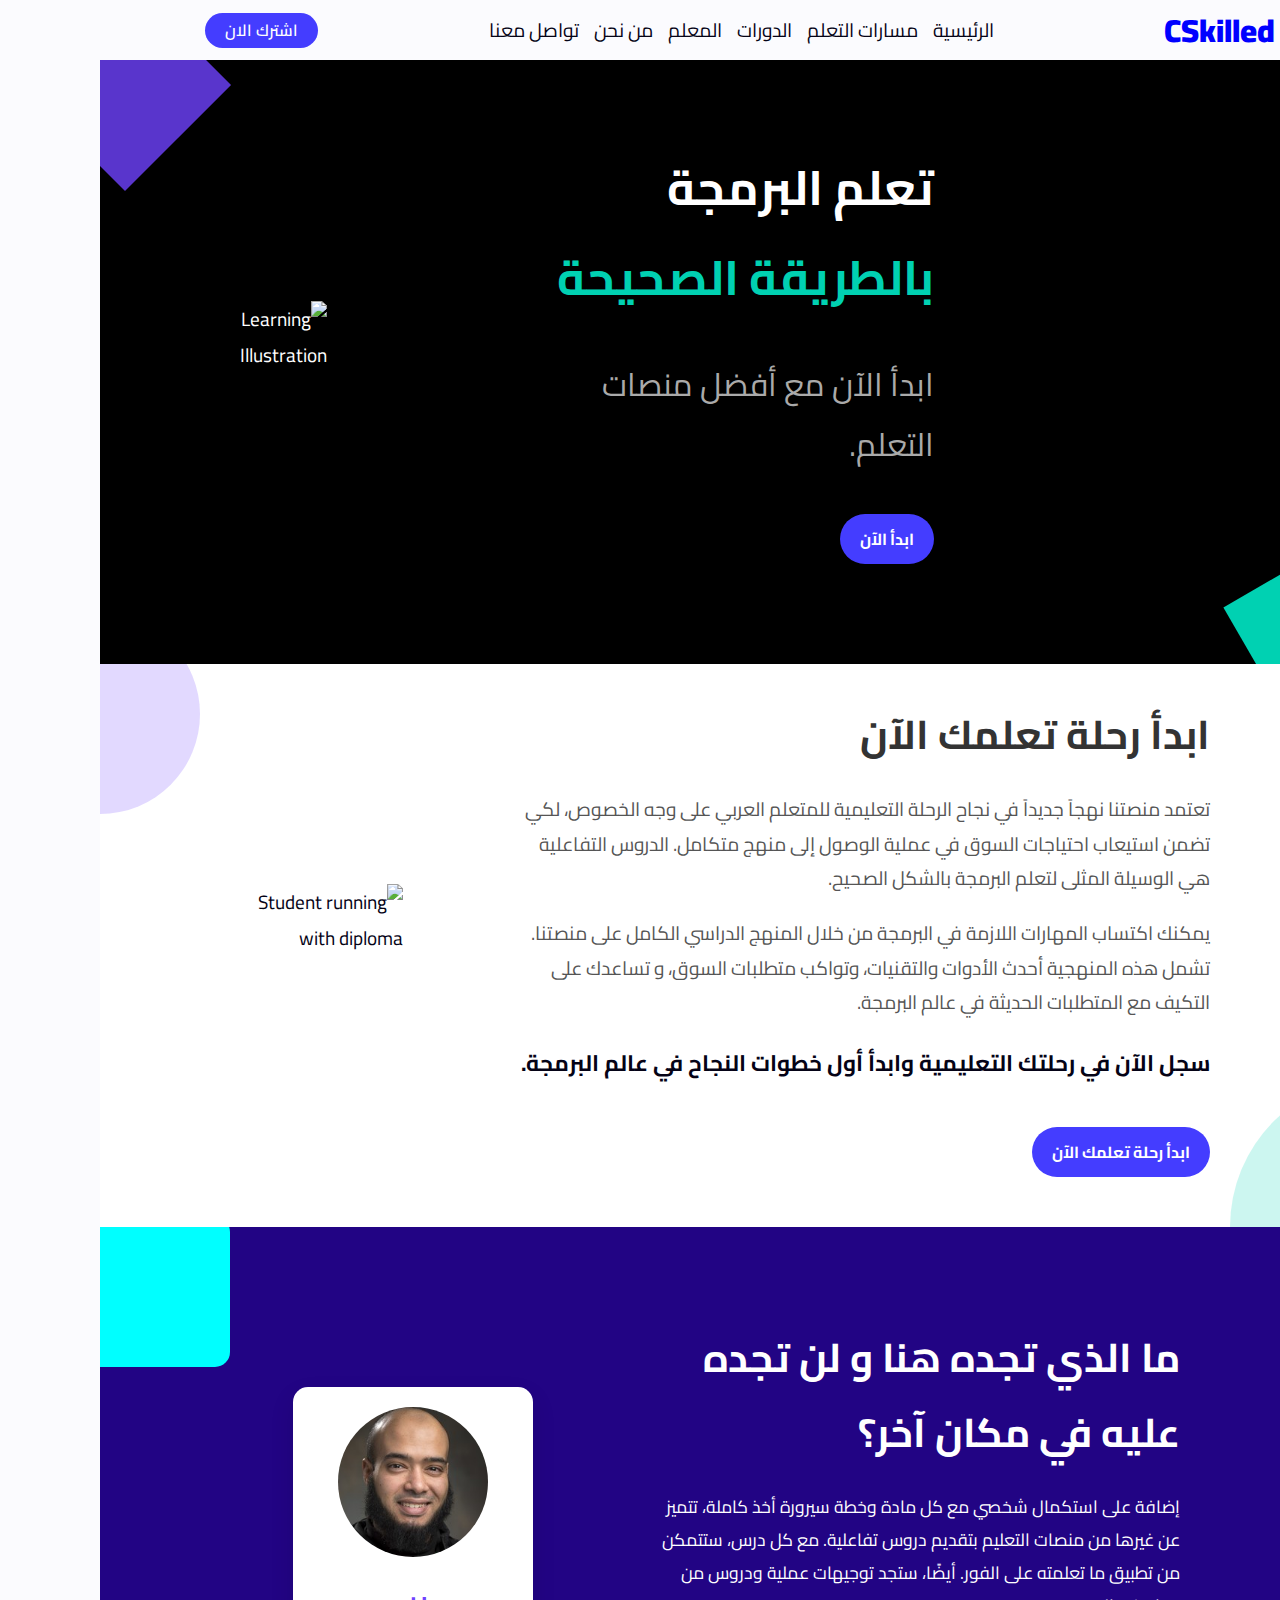
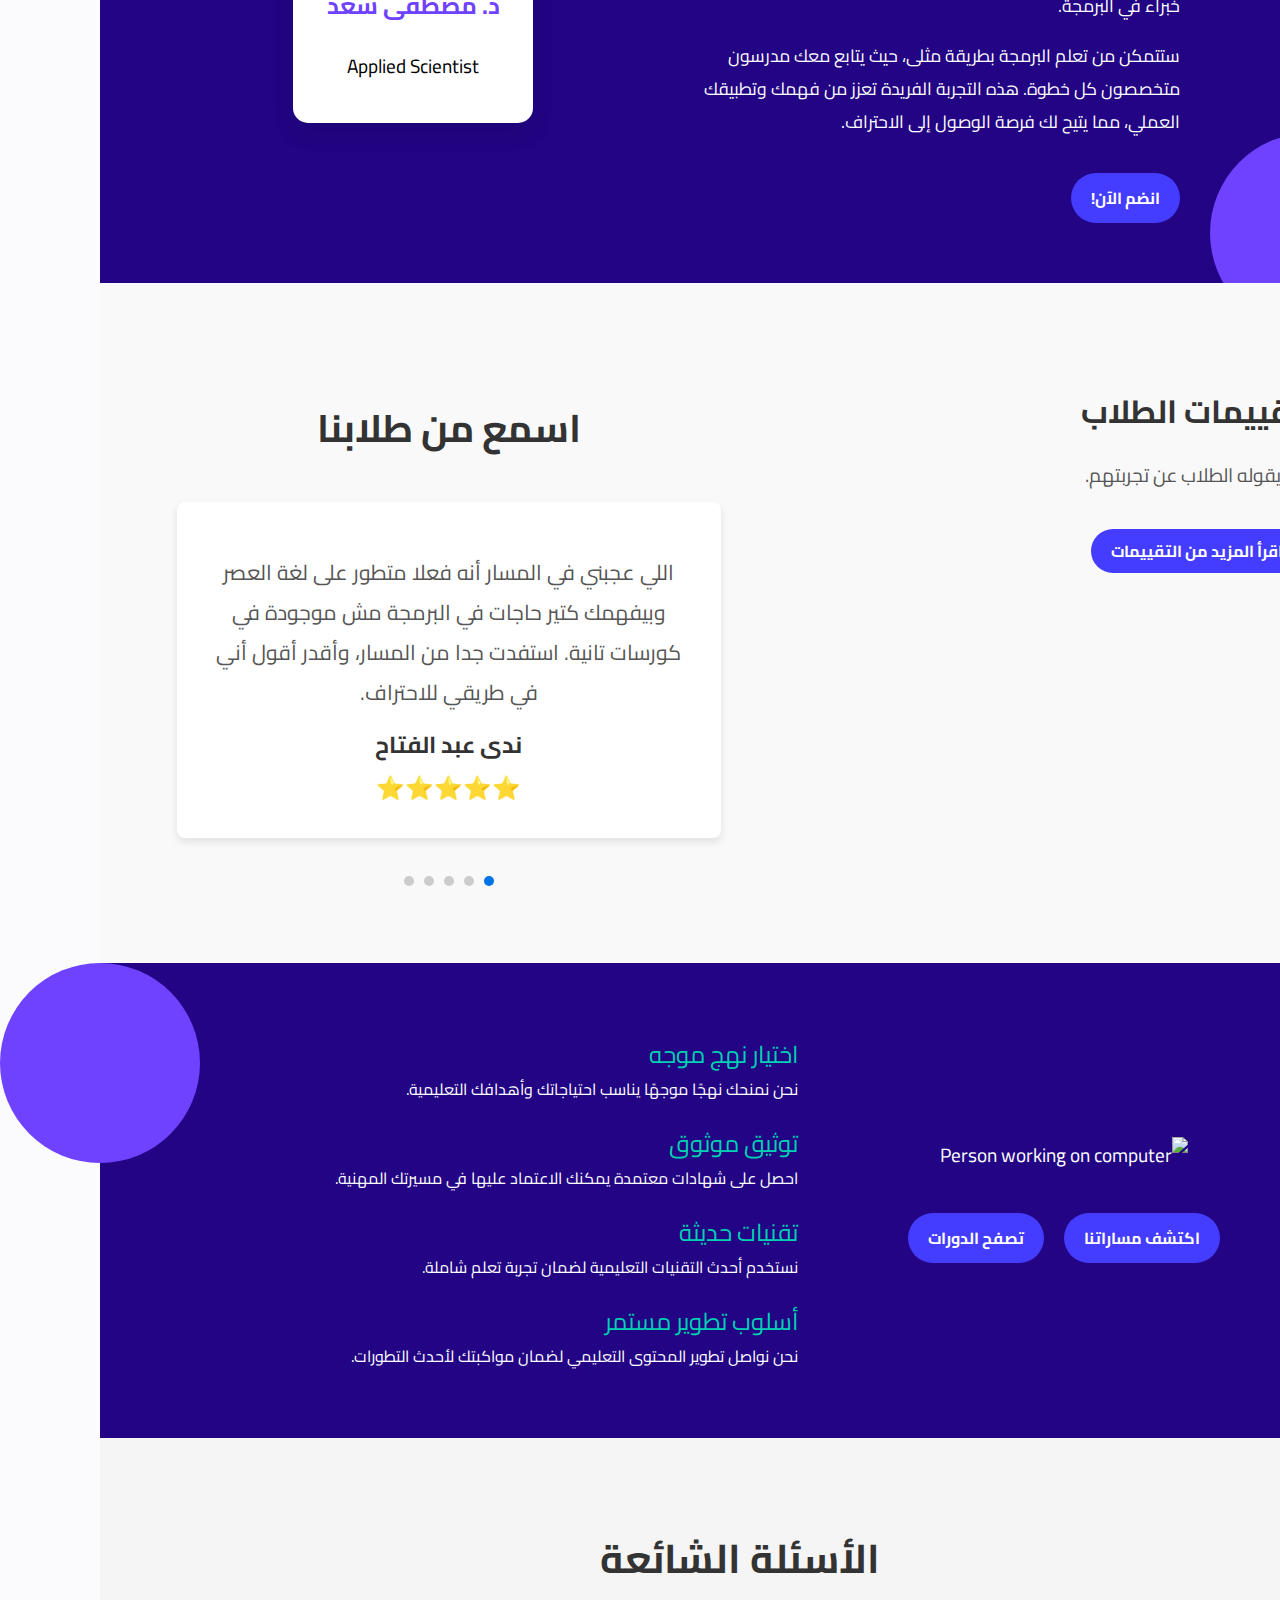
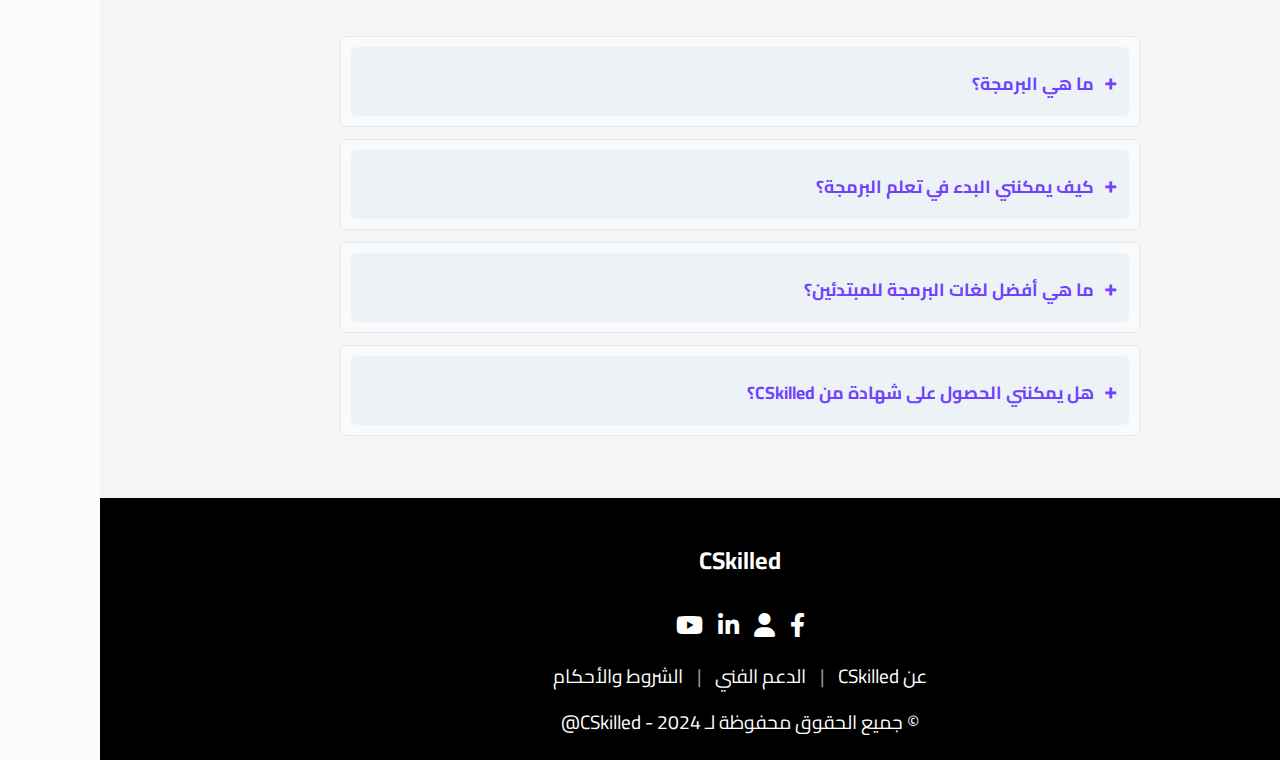
==== index.html @ 33119b5b "updating the index page" ====
<!DOCTYPE html>
<html lang="ar">

<head>
    <meta charset="UTF-8">
    <meta name="viewport" content="width=device-width, initial-scale=1.0">
    <meta http-equiv="X-UA-Compatible" content="ie=edge">
    <title>CSkilled - Learn and Grow</title>
    <link rel="stylesheet" href="styles.css">
    <link rel="stylesheet" href="CSS/index.css"> <!-- Link to the CSS file -->
    <link href="https://fonts.googleapis.com/css2?family=Cairo:wght@400;600&display=swap" rel="stylesheet">
    <link rel="stylesheet" href="https://cdnjs.cloudflare.com/ajax/libs/font-awesome/6.0.0/css/all.min.css">
</head>

<body>
    <!-- Global Header -->
    <header class="header">
        <div class="logo"><strong>CSkilled</strong></div>
        <nav class="nav">
            <a href="index.html">الرئيسية</a>
            <a href="learning_paths.html">مسارات التعلم</a>
            <a href="diplomas.html">الدورات</a>
            <a href="instructor.html">المعلم</a>
            <a href="about.html">من نحن</a>
            <a href="contact.html">تواصل معنا</a>
        </nav>
        <i class="fas fa-bars hamburger lazy-icon"></i> <!-- Hamburger icon -->
        <button class="login-button">اشترك الان</button>
    </header>

    <!-- Hero Section -->
    <section id="hero" class="hero-section">
        <div class="hero-content">
            <div class="text-content">
                <h1>
                    تعلم البرمجة <span>بالطريقة الصحيحة</span>
                </h1>
                <p>ابدأ الآن مع أفضل منصات التعلم.</p>
                <a href="#" class="cta-button">ابدأ الآن</a>
            </div>
            <div class="hero-image">
                <img src="https://cdn-jjfhf.nitrocdn.com/hwGdHsKTGpIHJSBirKPhKvQbhZYuIuNn/assets/images/optimized/rev-448abd0/i0.wp.com/almdrasa.com/wp-content/uploads/2023/08/f884543641b2a2a5856b36313e2764ee.Group-587.png" alt="Learning Illustration">
            </div>
        </div>
    </section>

    <!-- Feature Section -->
    <section id="feature" class="feature-section">
        <div class="feature-content">
            <!-- Left Column (Text Content) -->
            <div class="feature-text">
                <h2>ابدأ رحلة تعلمك الآن</h2>
                <p>
                    تعتمد منصتنا نهجاً جديداً في نجاح الرحلة التعليمية للمتعلم العربي 
                    على وجه الخصوص، لكي تضمن استيعاب احتياجات السوق في 
                    عملية الوصول إلى منهج متكامل. الدروس التفاعلية هي 
                    الوسيلة المثلى لتعلم البرمجة بالشكل الصحيح. 
                </p>
                <p>
                    يمكنك اكتساب المهارات اللازمة في البرمجة من خلال 
                    المنهج الدراسي الكامل على منصتنا. تشمل هذه المنهجية 
                    أحدث الأدوات والتقنيات، وتواكب متطلبات السوق، و
                    تساعدك على التكيف مع المتطلبات الحديثة في 
                    عالم البرمجة.
                </p>
                <h3>
                    سجل الآن في رحلتك التعليمية وابدأ أول خطوات 
                    النجاح في عالم البرمجة. 
                </h3>
                <a href="#" class="cta-button">ابدأ رحلة تعلمك الآن</a>
            </div>
            
            <!-- Right Column (Illustration) -->
            <div class="feature-image">
                <img src="https://cdn-jjfhf.nitrocdn.com/hwGdHsKTGpIHJSBirKPhKvQbhZYuIuNn/assets/images/optimized/rev-448abd0/i0.wp.com/almdrasa.com/wp-content/uploads/2023/08/f884543641b2a2a5856b36313e2764ee.Group-587.png" alt="Student running with diploma">
            </div>
        </div>
    </section>

        <!-- Instructor Section -->
        <section id="instructor" class="instructor-section">
            <div class="instructor-content">
            <!-- Left Side: Text -->
            <div class="instructor-text">
                <h2>ما الذي تجده هنا و لن تجده عليه في مكان آخر؟</h2>
                <p>
                إضافة على استكمال شخصي مع كل مادة وخطة سيرورة أخذ كاملة، تتميز عن غيرها من 
                منصات التعليم بتقديم دروس تفاعلية. مع كل درس، ستتمكن من تطبيق ما تعلمته 
                على الفور. أيضًا، ستجد توجيهات عملية ودروس من خبراء في البرمجة.
                </p>
                <p>
                ستتمكن من تعلم البرمجة بطريقة مثلى، حيث يتابع معك مدرسون متخصصون كل 
                خطوة. هذه التجربة الفريدة تعزز من فهمك وتطبيقك العملي، مما يتيح لك فرصة 
                الوصول إلى الاحتراف.
                </p>
                <a href="#" class="cta-button">انضم الآن!</a>
            </div>
        
            <!-- Right Side: Instructor Card -->
            <div class="instructor-cards">
                <div class="instructor-card">
                <img src="Assets/Photos/Dr.Mostafa.jpg" alt="Instructor image">
                <strong>د. مصطفى سعد</strong>
                <p>Applied Scientist</p>
                </div>
            </div>
            </div>
        
            <!-- Call-to-Action Button to Learn More -->
            <!-- <a href="#" class="cta-button">تعلم من الأفضل!</a> -->
        </section>


    <!-- Reviews Section -->
    <section id="reviews" class="reviews-section">
        <div class="reviews-wrapper">
            <!-- Reviews Content on the Left -->
            <div class="reviews-content">
                <div class="review-text">
                    <h2>تقييمات الطلاب</h2>
                    <p>ما يقوله الطلاب عن تجربتهم.</p>
                    <a href="#" class="cta-button">اقرأ المزيد من التقييمات</a>
                </div>
            </div>
    
            <!-- Testimonials on the Right -->
            <div class="testimonial-container">
                <h2 class="section-title">اسمع من طلابنا</h2>
                
                <!-- Testimonial Cards -->
                <div class="testimonial-card active">
                    <p>اللي عجبني في المسار أنه فعلا متطور على لغة العصر وبيفهمك كتير حاجات في البرمجة مش موجودة في كورسات تانية. استفدت جدا من المسار، وأقدر أقول أني في طريقي للاحتراف.</p>
                    <strong>ندى عبد الفتاح</strong>
                    <div class="stars">⭐⭐⭐⭐⭐</div>
                </div>
    
                <div class="testimonial-card">
                    <p>كانت مدرسة فريدة المحتوى وفعلا استفدت أروع استفادة. الدروس التفاعلية بتخليك تتعلم بشكل وعي وتقدر تطبق اللي بتتعلمه. بجد شكراً لكل المدرسين والمحتوى المتميز.</p>
                    <strong>عمر عبد الظاهر</strong>
                    <div class="stars">⭐⭐⭐⭐⭐</div>
                </div>
    
                <div class="testimonial-card">
                    <p>منصة ممتازة لتعلم البرمجة. التجربة كانت رائعة، والتطبيق العملي ساعدني كثيرًا في الفهم.</p>
                    <strong>محمد علي</strong>
                    <div class="stars">⭐⭐⭐⭐⭐</div>
                </div>
    
                <div class="testimonial-card">
                    <p>أحببت الدروس التفاعلية جدًا. لقد ساعدتني على تطبيق ما تعلمته بشكل فعلي.</p>
                    <strong>سارة أحمد</strong>
                    <div class="stars">⭐⭐⭐⭐⭐</div>
                </div>
    
                <div class="testimonial-card">
                    <p>المسار كان مفيداً جداً، وأنا الآن أعمل كمطور ويب بفضل هذه الدروس.</p>
                    <strong>خالد عبد الرحمن</strong>
                    <div class="stars">⭐⭐⭐⭐⭐</div>
                </div>
    
                <!-- Slider Navigation Dots -->
                <div class="slider-dots">
                    <span class="dot active" data-index="0" aria-label="Show Testimonial 1"></span>
                    <span class="dot" data-index="1" aria-label="Show Testimonial 2"></span>
                    <span class="dot" data-index="2" aria-label="Show Testimonial 3"></span>
                    <span class="dot" data-index="3" aria-label="Show Testimonial 4"></span>
                    <span class="dot" data-index="4" aria-label="Show Testimonial 5"></span>
                </div>
            </div>
        </div>
    
        <script>
            const testimonialCards = document.querySelectorAll('.testimonial-card');
            const dots = document.querySelectorAll('.dot');
            let currentIndex = 0;
    
            function showTestimonial(index) {
                testimonialCards.forEach(card => card.classList.remove('active'));
                dots.forEach(dot => dot.classList.remove('active'));
    
                testimonialCards[index].classList.add('active');
                dots[index].classList.add('active');
            }
    
            dots.forEach(dot => {
                dot.addEventListener('click', () => {
                    const index = dot.getAttribute('data-index');
                    currentIndex = parseInt(index);
                    showTestimonial(currentIndex);
                });
            });
    
            function autoSlide() {
                currentIndex = (currentIndex + 1) % testimonialCards.length;
                showTestimonial(currentIndex);
            }
    
            setInterval(autoSlide, 5000);
            showTestimonial(0);
        </script>
    </section>

    <!-- Why Choose Us Section -->
    <section id="why-choose-us" class="why-choose-us-section" style="display: none;">
        <h2>لماذا المدرسة؟</h2>
        <div class="why-choose-content">
        <!-- Left Side: Bullet Points -->
        <div class="why-choose-text left">
            <ul>
            <li>
                <img src="https://i0.wp.com/almdrasa.com/wp-content/uploads/2023/01/10-1.png?fit=129%2C247&ssl=1" alt="Icon">
                <span>تعلم أسرع</span>
                <p>تعلم في وقت أقصر مع تكثيف الدروس وجعلها أكثر تفاعلية.</p>
            </li>
            <li>
                <img src="https://i0.wp.com/almdrasa.com/wp-content/uploads/2023/01/10-1.png?fit=129%2C247&ssl=1" alt="Icon">
                <span>حسابات مخصصة</span>
                <p>احصل على حساب شخصي يتابع تقدمك ويقدم لك توصيات مخصصة.</p>
            </li>
            <li>
                <img src="https://i0.wp.com/almdrasa.com/wp-content/uploads/2023/01/10-1.png?fit=129%2C247&ssl=1" alt="Icon">
                <span>دورات صنعت خصيصاً</span>
                <p>دورات تم تصميمها خصيصاً لتناسب احتياجاتك وتخصصك.</p>
            </li>
            </ul>
        </div>
    
        <!-- Center: Illustration -->
        <div class="why-choose-image">
            <img src="https://i0.wp.com/almdrasa.com/wp-content/uploads/2023/08/Group-593.png?fit=417%2C1024&ssl=1" alt="Innovation Illustration">
        </div>
    
        <!-- Right Side: Bullet Points -->
        <div class="why-choose-text right">
            <ul>
            <li>
                <img src="https://i0.wp.com/almdrasa.com/wp-content/uploads/2023/01/10-1.png?fit=129%2C247&ssl=1" alt="Icon">
                <span>دراسة عملية</span>
                <p>دراسة تعتمد على الجانب العملي مع تطبيقات حقيقية.</p>
            </li>
            <li>
                <img src="https://i0.wp.com/almdrasa.com/wp-content/uploads/2023/01/10-1.png?fit=129%2C247&ssl=1" alt="Icon">
                <span>مجتمع متكامل</span>
                <p>كن جزءاً من مجتمع تعليمي متكامل يساعدك في كل خطوة.</p>
            </li>
            <li>
                <img src="https://i0.wp.com/almdrasa.com/wp-content/uploads/2023/01/10-1.png?fit=129%2C247&ssl=1" alt="Icon">
                <span>محتوى دائم</span>
                <p>محتوى يمكن العودة إليه في أي وقت لإعادة الدراسة والتطبيق.</p>
            </li>
            </ul>
        </div>
        </div>
    </section>

        <!-- Service Details Section -->
    <section id="service-details" class="service-details-section">
        <div class="service-details-content">
        <!-- Left Side: Illustration -->
        <div class="service-details-image">
            <img src="https://i0.wp.com/almdrasa.com/wp-content/uploads/2023/08/Group-597.png?fit=640%2C764&ssl=1" alt="Person working on computer">
            <div class="buttons">
            <a href="#" class="cta-button purple">اكتشف مساراتنا</a>
            <a href="#" class="cta-button">تصفح الدورات</a>
            </div>
        </div>
    
        <!-- Right Side: Service Details -->
        <div class="service-details-text">
            <ul>
            <li>
                <!-- <img src="https://i0.wp.com/almdrasa.com/wp-content/uploads/2023/01/10-1.png?fit=129%2C247&ssl=1" alt="Icon"> -->
                <span>اختيار نهج موجه</span>
                <p>نحن نمنحك نهجًا موجهًا يناسب احتياجاتك وأهدافك التعليمية.</p>
            </li>
            <li>
                <!-- <img src="https://i0.wp.com/almdrasa.com/wp-content/uploads/2023/01/10-1.png?fit=129%2C247&ssl=1" alt="Icon"> -->
                <span>توثيق موثوق</span>
                <p>احصل على شهادات معتمدة يمكنك الاعتماد عليها في مسيرتك المهنية.</p>
            </li>
            <li>
                <!-- <img src="https://i0.wp.com/almdrasa.com/wp-content/uploads/2023/01/10-1.png?fit=129%2C247&ssl=1" alt="Icon"> -->
                <span>تقنيات حديثة</span>
                <p>نستخدم أحدث التقنيات التعليمية لضمان تجربة تعلم شاملة.</p>
            </li>
            <li>
                <!-- <img src="https://i0.wp.com/almdrasa.com/wp-content/uploads/2023/01/10-1.png?fit=129%2C247&ssl=1" alt="Icon"> -->
                <span>أسلوب تطوير مستمر</span>
                <p>نحن نواصل تطوير المحتوى التعليمي لضمان مواكبتك لأحدث التطورات.</p>
            </li>
            </ul>
        </div>
        </div>
    </section>

    <!-- Newsletter Section -->
    <section id="newsletter" class="newsletter-section" style="display: none;">
        <h2>اشترك في النشرة الإخبارية</h2>
        <form action="">
            <input type="email" placeholder="أدخل بريدك الإلكتروني">
            <button type="submit" class="cta-button">اشترك الآن</button>
        </form>
    </section>

    <!-- FAQ Section -->
    <section id="faq" class="faq-section">
        <h2>الأسئلة الشائعة</h2>
        <div class="faq-container">
            
            <details>
                <summary>ما هي البرمجة؟</summary>
                <p>البرمجة هي عملية كتابة تعليمات مفصلة بلغة يفهمها الحاسوب لتأدية مهام معينة.</p>
            </details>

            <details>
                <summary>كيف يمكنني البدء في تعلم البرمجة؟</summary>
                <p>يمكنك البدء بتعلم الأساسيات من خلال منصات مثل CSkilled أو من خلال الدورات التفاعلية.</p>
            </details>

            <details>
                <summary>ما هي أفضل لغات البرمجة للمبتدئين؟</summary>
                <p>من اللغات الشهيرة للمبتدئين: Python، JavaScript، وScratch.</p>
            </details>

            <details>
                <summary>هل يمكنني الحصول على شهادة من CSkilled؟</summary>
                <p>نعم، عند إكمال الدورات بنجاح، يمكنك الحصول على شهادة معتمدة من CSkilled.</p>
            </details>

        </div>
    </section>

    <!-- Global Footer -->
    <footer class="footer">
        <div class="footer-content">
            <div class="footer-logo">
                <h2 class="footer-logo-text">CSkilled</h2>
            </div>
            <div class="social-icons">
                <a href="https://m.facebook.com/cskilled/" class="social-icon"><i class="fab fa-facebook-f lazy-icon"></i></a>
                <a href="https://sites.google.com/site/mostafasibrahim/" class="social-icon"><i class="fa-solid fa-user lazy-icon"></i></a>
                <a href="https://ca.linkedin.com/company/cskilled" class="social-icon"><i class="fab fa-linkedin-in lazy-icon"></i></a>
                <a href="https://www.youtube.com/c/ArabicCompetitiveProgramming" class="social-icon"><i class="fab fa-youtube lazy-icon"></i></a>
            </div>
            <div class="footer-links">
                <a href="#">عن CSkilled</a>
                <span>|</span>
                <a href="#">الدعم الفني</a>
                <span>|</span>
                <a href="#">الشروط والأحكام</a>
            </div>
            <div class="footer-copyright">
                <p>© جميع الحقوق محفوظة لـ CSkilled - 2024@</p>
            </div>
        </div>
    </footer>

    <script src="js/global.js"></script>
</body>
</html>
---- styles.css ----
/* General styles */
html {
  scroll-behavior: smooth; /* Enables smooth scrolling across the page */
}

body {
  font-family: 'Tajawal', 'Cairo', sans-serif; /* Arabic sans-serif font */
  direction: rtl; /* Right-to-left direction */
  background-color: #fbfbfe; /* Light background */
  margin: 0;
  padding: 0;
  box-sizing: border-box;
  direction: rtl;
  background-color: #fbfbfe; /* Updated background set to light white/blue */
  color: #050316; /* Text set to dark blue */
  font-size: 1.2rem;
}

.container {
  display: flex;
  flex-wrap: wrap;
  justify-content: space-between;
  padding: 20px 50px 20px 40px;
}

/* Header */
.header {
  display: flex;
  justify-content: space-around;
  align-items: center;
  padding: 0px 20px;
  background-color: #fbfbfe; /* Light white/blue background */
  color: #2f27ce; /* Dark blue text */
  position: relative;
  z-index: 10; /* Ensure the header stays on top of other elements */
  border-radius: 0px; /* Rounded header */
}

/* Logo Styling */
.logo {
  font-weight: 900; /* Bold styling */
  font-size: 2rem; /* Adjust the font size if needed */
  color: blue; /* Adjust the color if needed */
}

.nav {
  display: flex;
  gap: 15px;
}

.nav a {
  color: #050316; /* Dark blue for nav links */
  text-decoration: none;
  cursor: pointer;
  border-radius: 5px; /* Rounded navigation links */
  transition: color 0.3s ease, background-color 0.3s ease; /* Smooth transition */
}

.nav a:hover,
.nav a:focus {
  color: #443dff; /* Accent color on hover or focus */
  /* background-color: rgba(68, 61, 255, 0.1); Optional: accent background tint on hover */
}

/* Hamburger Menu */
.hamburger {
  display: none; /* Hidden on larger screens */
  cursor: pointer;
  font-size: 1.5rem;
  color: #050316; /* Dark blue for the hamburger icon */
  transition: color 0.3s ease, background-color 0.3s ease; /* Smooth transition */
}

.hamburger:hover,
.hamburger:focus {
  color: #443dff; /* Accent blue on hover or focus */
  background-color: rgba(68, 61, 255, 0.1); /* Optional: Add a light accent background on hover */
}

.hamburger i {
  font-size: 2rem; /* Icon size */
  transition: color 0.3s ease;
}

.hamburger i:hover,
.hamburger i:focus {
  color: #443dff; /* Accent icon color on hover or focus */
}

/* Media Query for Mobile Screens */
@media (max-width: 768px) {
  .nav {
    display: none; /* Hidden by default on mobile */
    flex-direction: column;
    background-color: #fbfbfe; /* Light white/blue background */
    position: absolute;
    top: 60px; /* Position the menu below the header */
    right: 0;
    width: 100%;
    padding: 10px;
    z-index: 999; /* Ensure the menu is above other elements */
  }

  .nav a {
    padding: 10px 0;
    text-align: center;
    color: #050316; /* Dark blue for nav links on mobile */
    transition: color 0.3s ease, background-color 0.3s ease; /* Smooth transition */
  }

  .nav a:hover,
  .nav a:focus {
    color: #443dff; /* Accent blue on hover or focus */
    background-color: rgba(68, 61, 255, 0.1); /* Optional background tint on hover */
  }

  .nav.active {
    display: flex; /* Show the menu when active */
  }

  .hamburger {
    display: block; /* Show the hamburger on mobile */
  }
}

/* Login Button Styling */
.login-button {
  background-color: #443dff; /* Deep blue/purple background */
  color: white; /* Button text color */
  border: none; /* Remove default border */
  padding: 2.5px 20px; /* Button padding */
  font-size: 16px; /* Font size */
  font-family: 'Cairo', sans-serif; /* Use the Cairo font */
  font-weight: 600; /* Font weight */
  border-radius: 20px; /* Rounded corners */
  cursor: pointer; /* Pointer cursor on hover */
  transition: background-color 0.3s ease, box-shadow 0.3s ease; /* Smooth transition */
}

.login-button:hover {
  background-color: #2f27ce; /* deep blue/purple on hover */
}

.login-button:active {
  background-color: #443dff; /* bright blue/purple on click/active */
}

.login-button:focus {
  outline: none; /* Remove default focus outline */
  box-shadow: 0 0 0 3px rgba(47, 39, 206, 0.5); /* Light blue shadow on focus */
}

/* Hero Section */
.hero {
  background-color: #020029; /* Light purple background */
  padding: 0px 25px 40px;
  text-align: right;
  position: relative;
  z-index: 1; /* Ensure hero is below the header */
  border-radius: 0px; /* Rounded hero section */
}

.hero .hero-content {
  /* max-width: 1200px; */
  margin: 0 auto;
  padding: 20px;
}

.hero h1 {
  font-size: 2.4rem;
  color: #ffffff; /* Dark blue text */
}

.hero h2 {
  font-size: 1.5rem;
  margin-top: 10px;
  color: #ffffff; /* Dark blue text */
}

.hero .stats {
  display: flex;
  gap: 20px;
  margin-top: 20px;
  text-align: right;
  align-items: right;
}

.hero .stats span {
  font-size: 1.2rem;
  color: #ffffff; /* Dark blue text */
}

.stats i.fa-star {
    color: #FFD700; /* Gold color */
}

.hero img {
  position: relative;
  bottom: 20px;
  left: 20px;
  width: 150px;
  height: auto;
  border-radius: 50%; /* Circular image */
}

@media (max-width: 768px) {
  .hero {
    padding: 50px 10px;
  }

  .hero h1 {
    font-size: 1.8rem;
  }

  .hero h2 {
    font-size: 1.2rem;
  }

  .hero .stats {
    flex-direction: column;
  }

  .hero img {
    display: none;
  }
}

/* Main Content Area */
.content {
  width: 70%;
}

.tabs {
  display: flex;
  justify-content: space-around;
  margin-bottom: 20px;
  background-color: #fbfbfe; /* Light white/blue background */
  border-radius: 10px; /* Rounded tabs */
  padding: 10px;
  flex-wrap: wrap; /* Allow wrapping of tabs */
}

.tab-button {
  background-color: #ffffff; /* Default background color */
  color: #050316; /* Default text color */
  border: none;
  cursor: pointer;
  flex: 1;
  text-align: center;
  margin: 5px;
  line-height: 15px;
  padding: 10px;
  border-radius: 100px; /* Rounded tab buttons */
  transition: background-color 0.3s ease, color 0.3s ease; /* Smooth transition */
  font-family: "Cairo";
}

.tab-button:hover {
  background-color: #dddbff; /* Change background to bright blue/purple on hover */
  color: white; /* Change text color to white on hover */
}

.tab-button.active {
  background-color: #443dff; /* Deep blue/purple for active tab */
  color: white;
}

.tab-button.active:hover {
  background-color: #2f27ce; /* Deep blue/purple for active tab */
  color: white;
}

.tab-content {
  display: none;
  padding-left: 5%;
}

.tab-content.active {
  display: block;
}

@media (max-width: 768px) {
  .content {
    width: 100%;
  }

  .tabs {
    flex-direction: row;
    justify-content: center;
    flex-wrap: wrap; /* Ensure the tabs wrap into multiple rows */
  }

  .tab-button {
    flex: 1 1 30%; /* Each tab takes up 30% of the width, ensuring three tabs fit in the first row */
    margin: 5px;
  }

  /* Ensure the last two tabs go to the second row */
  .tab-button:nth-child(4),
  .tab-button:nth-child(5) {
    flex: 1 1 30%; /* Each takes up 45% to balance the second row */
  }
}

/* Course Details */
.course-details summary {
  display: flex;
  align-items: center;
  cursor: pointer;
  list-style: none;
  padding: 20px;
  /* margin: 20px; */
}

/* Course Content Section */
.course-content-section {
  /* margin: 20px 0;  Add space before and after the content */
  padding: 0px;   /* Add internal padding */
}

#descriptionContent p {
  margin-right: 20px ;
  margin-left: 20px;  /* Add space before and after the content */
  padding-bottom: 1rem;
}

.course-goals-details {
  margin-right: 20px ;
  margin-left: 20px;  /* Add space before and after the content */
  margin-bottom: 2rem;
}

.course-pros-details {
  margin-right: 20px ;
  margin-left: 20px;  /* Add space before and after the content */
  margin-bottom: 2rem;
}

.course-requirements-details {
  margin-right: 20px ;
  margin-left: 20px;  /* Add space before and after the content */
  /* margin-bottom: 2rem; */
}

.course-details summary::before {
  content: "+"; /* Default plus icon */
  font-size: 24px;
  margin-right: 10px;
  color: #a339ff;
  padding-left: 6px;
}

.course-details[open] summary::before {
  content: "-"; /* Change to minus when opened */
  color: #a339ff;
}

/* Style for the course note */
.course-note {
  margin-right: 20px ;
  margin-left: 20px;  /* Add space before and after the content */
  padding: 10px;
  margin-bottom: 2rem;
}

/* Curriculum Section */
.curriculum-section {
  margin-top: 16px;
}

.curriculum-section details {
  border: 0.5px solid #e2e8f0;
  background-color: #f9fafb; /* Matching page background */
  transition: all 0.3s ease;
  text-align: left;
  margin-bottom: 12px;
  border-radius: 6px;
}

.curriculum-section summary {
  cursor: pointer;
  font-size: 1.1rem;
  display: flex;
  align-items: center;
  padding: 12px;
  justify-content: flex-start;
  background-color: #edf2f7; /* Light gray background */
  border-radius: 6px;
}

/* Module Title */
.module-title {
  font-weight: bold;
  margin-right: auto;
}

/* Toggle Icon */
.toggle-icon {
  font-size: 1.4rem;
  color: #6b46c1; /* Purple color */
  transition: transform 0.3s ease;
  padding: 6px;
  padding-left: 12px;
}

details[open] .toggle-icon {
  transform: rotate(180deg); /* Rotate on open */
}

/* Lesson List */
.lesson-list {
  padding-left: 0; /* Remove default padding */
  list-style: none;
  text-align: left;
  direction: ltr; /* Force LTR for lesson lists */
}

.lesson-list li {
  padding: 0px 12px;
  text-align: left;
  direction: ltr; /* Force LTR for list items */
}

/* Lesson Link */
.lesson-link {
  text-decoration: none;
  color: inherit;
  display: flex;
  align-items: center;
  justify-content: flex-start;
  direction: ltr; /* Force LTR for links */
}

.lesson-link:hover {
  text-decoration: underline;
  color: #3182ce; /* Blue color on hover */
}

.lesson-link .lesson-name {
  font-weight: bold;
  margin-right: 8px;
}

/* Lesson Icon */
.lesson-icon {
  margin-right: 8px;
  font-size: 1.2rem;
  color: #4a5568; /* Dark gray color */
}

/* Video Container */
.video-container {
  position: relative;
  padding-bottom: 56.25%; /* 16:9 aspect ratio */
  height: 0;
  overflow: hidden;
  max-width: 100%;
  background-color: #000; /* Black background */
}

.video-container iframe {
  position: absolute;
  top: 0;
  left: 0;
  width: 100%;
  height: 100%;
}


/* Instructor Container */
#instructorContent h2 {
  text-align: center;  /* Center the h2 text */
  margin-bottom: 30px; /* Add some space below the h2 */
  color: #050316;      /* Optional: Set a specific color */
  font-size: 2rem;     /* Optional: Set a specific font size */
}

.instructor {
  display: flex;
  flex-direction: column;
  align-items: center;
  background-color: #fff;
  padding: 20px;
  border-radius: 10px;
  box-shadow: 0 2px 8px rgba(0, 0, 0, 0.1);
  max-width: 900px;
  margin: 0 auto; /* Center the section */
}

/* Instructor Image */
.instructor img {
  width: 150px;
  height: 150px;
  border-radius: 50%;
  object-fit: cover;
  box-shadow: 0 4px 8px rgba(0, 0, 0, 0.15);
  margin-bottom: 20px;
}

/* Instructor Name */
.instructor-name {
  font-size: 1.5rem;
  font-weight: bold;
  margin-bottom: 15px;
}

/* Instructor Description */
.instructor-description {
  font-size: 1.2rem;
  line-height: 1.8;
  color: #333;
}

/* Links inside description */
.instructor-description a {
  color: #443dff;
  text-decoration: none;
}

.instructor-description a:hover {
  text-decoration: underline;
}

/* Responsive Design */
@media (max-width: 768px) {
  .instructor {
      padding: 15px;
  }
}

/* Reviews Section */
.reviews-container {
  max-height: 400px; /* Limit the height of the reviews container */
  overflow-y: auto; /* Enable vertical scrolling */
  padding-right: 10px; /* Optional padding */
  margin-bottom: 20px; /* Add some space between the container and the next section */
  border: 1px solid #e2e8f0; /* Optional: Add a border to distinguish the scrollable area */
  border-radius: 10px; /* Optional: Rounded corners */
}

/* Individual Review */
.review {
  display: flex;
  gap: 20px;
  padding: 20px;
  border-bottom: 1px solid #e2e8f0;
  flex-direction: row; /* Ensure layout is horizontal */
}

/* Student Photo */
.student-photo {
  border-radius: 50%; /* Make circular */
  width: 50px;
  height: 50px;
  background-color: #6b46c1; /* Purple background */
  color: white;
  display: flex;
  justify-content: center;
  align-items: center;
  font-weight: bold;
  font-size: 1.2rem;
  text-transform: uppercase;
  margin-right: 16px;
  margin-top: 10px;
  flex-shrink: 0;
}

.student-photo img {
  width: 100%;
  height: 100%;
  border-radius: 50%; /* Ensure image is circular */
  object-fit: cover;
}

.review-details {
  flex-grow: 1;
  display: flex;
  flex-direction: column;
}

.review-header {
  display: flex;
  flex-direction: column; /* Stack name and rating */
  justify-content: space-between;
  align-items: flex-start; /* Align items to the left */
  margin-bottom: 8px;
  padding-right: 12px;
}

.student-name {
  font-weight: bold;
  font-size: 1.1rem;
}

.student-title {
  font-size: 0.9rem;
  color: #343434;
  margin-top: 1px;
  margin-bottom: 0;
}

.star-rating {
  color: #FFD700; /* Gold star color */
  font-size: 1rem;
  margin-top: 5px; /* Add some margin to separate stars from title */
}

.review-text {
  font-size: 1rem;
  line-height: 1.5;
}

.english {
  text-align: left;
  direction: ltr;
}

.arabic {
  text-align: right;
  direction: rtl;
}

/* See More Button */
.see-more {
  background: none;
  color: #6b46c1; /* Purple color */
  border: none;
  cursor: pointer;
  font-size: 0.9rem;
  margin-top: 8px;
}

.see-more:hover {
  text-decoration: underline; /* Underline on hover */
}

.reviews-container::-webkit-scrollbar {
  width: 8px;
}

.reviews-container::-webkit-scrollbar-thumb {
  background-color: #6b46c1; /* Purple scrollbar */
  border-radius: 10px;
}

/* Mobile Styles */
@media (max-width: 768px) {
  .review {
    flex-direction: column; /* Stack the review vertically */
    align-items: flex-start; /* Align everything to the left */
  }
  
  .student-photo {
    margin-bottom: 10px; /* Add space between the photo and the details */
    margin-right: 0; /* Remove right margin */
  }

  .review-header {
    flex-direction: column;
    align-items: flex-start;
  }

  .star-rating {
    justify-content: flex-start; /* Align stars to the left */
  }
}

/* FAQ Section */
/* details {
  position: relative;
} */

/* FAQ Section Styling */
.faq-content summary {
  font-size: 1.2rem;
  font-weight: bold;
  color: #443dff;
  display: flex;
  line-height: 50px;
  cursor: pointer; /* Add pointer cursor for summary */
}

.faq-content details[open] summary {
  color: #000; /* Change color when opened */
}

.faq-content summary::before {
  content: "+"; /* Default plus icon */
  font-size: 24px;
  margin-right: 10px;
  color: #a339ff; /* Icon color */
  order: -1; /* Make the icon appear before text */
  margin-left: .5rem;
}

.faq-content details[open] summary::before {
  content: "-"; /* Change to minus icon when opened */
}

.faq-content p {
  font-size: 1.2rem;
  margin: 2rem;
}

/* Style for the "التسجيل والدفع" content section */
#paymentContent {
  padding: 0px;
}

#paymentContent ul {
  /* list-style-type: disc; */
  margin-left: 20px;
}

#paymentContent p {
  margin: 20px;
}

/* Sidebar */
.sidebar {
  width: 25%;
  border: 5px #2f27ce; /* Deep blue/purple border */
  padding: 10px;
  background-color: #fbfbfe; /* Light white/blue background */
  border-radius: 10px; /* Rounded sidebar */
  position: sticky;
  /* top: 20px; */
  box-shadow: 0 0 10px rgba(0, 0, 0, 0.2); /* All-around shadow */
  display: flex;
  flex-direction: column;
  align-items: center; /* Center content horizontally */
  height: 0%;
  margin-bottom: 10%;
}

/* Course Image Container */
.course-image {
  margin-bottom: 20px; /* Add space below the image */
}

/* Sidebar Image Styles */
.resized-image {
  width: 100%;           /* Make the image responsive to fill the container */
  height: auto;          /* Maintain the aspect ratio */
  border-radius: 10px;   /* Add rounded corners to the image */
  box-shadow: 0 4px 8px rgba(0, 0, 0, 0.15); /* Add a subtle shadow around the image */
  object-fit: cover;     /* Ensure the image covers the container without distorting */
  transition: transform 0.3s ease; /* Add a smooth hover effect */
}

/* Lazy Image Placeholder */
.lazy-image {
  opacity: 0;            /* Initially hide the lazy-loaded image */
  transition: opacity 0.5s ease-in-out; /* Fade in the image as it loads */
}

.lazy-image.lazyloaded {
  opacity: 1;            /* Show the image once it has been loaded */
}

/* Optional: Hover Effect for the Image */
.resized-image:hover {
  transform: scale(1.05); /* Slightly enlarge the image on hover for an interactive effect */
}

.course-info {
  list-style: none;
  padding: 10;
  width: 100%;
}

.course-info li {
  margin-bottom: 10px;
  text-align: right; /* Center list items inside the sidebar */
  font-weight: bold;
}

/* Price Styling */
.price {
  padding: 0;
  line-height: 0px;
  margin: 5px;
}

#old-price {
  font-size: 1.2rem;
  color: #999; /* Gray color to indicate it's the old price */
  text-decoration: line-through; /* Strikethrough the old price */
  display: block; /* Ensure it's on a separate line */
}

#new-price {
  font-size: 1.5rem;
  color: #050316; /* Red color to highlight the discount */
  font-weight: bold;
  display: block; /* Ensure it's on a separate line */
  margin-top: 45px; /* Add spacing between old and new price */
}

.subscribtion-time {
  padding: 10px 10px 10px 10px;
  margin: 10px 10px 10px 10px;
  font-family: 'Tajawal';
}
.subscribe-button {
  background-color: #443dff; /* bright blue/purple background */
  color: white;
  border: none;
  font-weight: bold; /* Make the text bold */
  font-size: 1rem; /* Large text size */
  cursor: pointer;
  width: 180px;
  height: 45px;
  line-height: 1px; /* Vertically center text */
  border-radius: 100px; /* Fully rounded subscribe button */
  text-align: center; /* Ensure text is centered horizontally */
  margin-top: 0px; /* Space between button and other content */
  font-family: "Cairo";
}

.subscribe-button:hover {
  background-color: #2f27ce; /* deep blue/purple on hover */
}

.subscribe-button:active {
  background-color: #443dff; /* bright blue/purple on click/active */
}

.subscribe-button:focus {
  outline: none; /* Remove default focus outline */
  box-shadow: 0 0 0 3px rgba(47, 39, 206, 0.5); /* Light blue shadow on focus */
}

@media (max-width: 768px) {
  .sidebar {
    width: 100%;
    margin-top: 20px;
  }
}

/* Footer */
.footer {
  padding: 20px;
  background-color: #000000; /* Deep blue/purple background */
  color: white;
  text-align: center;
  border-radius: 0px; /* Rounded footer */
}

.footer-logo-text {
  font-size: 1.5rem;
}

.social-icons {
  display: flex;
  justify-content: center;
  gap: 15px;
  margin: 10px 0;
}

.social-icon {
  color: white;
  font-size: 1.5rem;
}

.footer-links {
  margin: 10px 0;
}

.footer-links a {
  color: white; /* White footer links */
  text-decoration: none;
  margin: 0 10px;
}

.footer-links span {
  color: #999;
}

.footer p {
  margin: 0;
}

/* Responsive Adjustments */
@media (max-width: 768px) {
  .container {
    flex-direction: column;
  }

  .tabs {
    flex-direction: row;
  }

  .content, .sidebar {
    width: 100%;
  }
}

/* Remove default triangle from all summary elements */
.descriptionContent details summary {
  display: flex;
  align-items: left;
  cursor: pointer;
  list-style-type: style;
}

.details summary::before {
  content: "+"; /* Default to plus icon */
  font-size: 24px;
  margin-right: 10px;
  color: #a339ff;
}

.details[open] summary::before {
  content: "-"; /* Change to minus when opened */
  color: #a339ff;
}

details {
  border: 0.5px solid #e2e8f0;
  background-color: #f9fafb;
  transition: all 0.3s ease;
  margin-bottom: 12px;
  border-radius: 6px;
}

details summary {
  font-size: 1.1rem;
  padding: 12px;
  background-color: #edf2f7;
  border-radius: 6px;
}

/* Responsive Adjustments for Mobile Devices */
@media (max-width: 768px) {
  details summary::before {
    font-size: 30px; /* Larger icons for small screens */
    margin-right: 12px;
  }

  details summary {
    font-size: 1.4rem; /* Larger text for better readability */
    padding: 16px;
  }
}
---- CSS/index.css ----
/* Global Styles */
body {
  font-family: 'Cairo', sans-serif;
  margin: 0;
  padding: 0;
  box-sizing: border-box;
  direction: rtl;
  text-align: right;
}

/* Hero Section */
.hero-section {
  background-color: #000;
  display: flex;
  justify-content: center ;
  padding: 50px 250px 100px 50px;
  color: white;
  position: relative;
  overflow: hidden;
  flex-direction: column;
  align-items: center;
}

/* Decorative shapes */
.hero-section::before,
.hero-section::after {
  content: '';
  position: absolute;
  background-color: #6f42ff;
  z-index: 1;
  opacity: 0.8;
}

.hero-section::before {
  width: 150px;
  height: 150px;
  top: -50px;
  left: -50px;
  transform: rotate(45deg);
}

.hero-section::after {
  width: 200px;
  height: 200px;
  bottom: -80px;
  right: -80px;
  background-color: #00d1b2;
  transform: rotate(-30deg);
  opacity: 1;
}

/* Flex container for hero content */
.hero-content {
  display: flex;
  justify-content: space-between;
  align-items: center;
  z-index: 2;
  padding-right: 20%;
}

/* Text content styling */
.text-content {
  max-width: 50%;
  color: white;
}

.text-content h1 {
  font-size: 3rem;
  margin-bottom: 10px;
  color: white;
}

.text-content h1 span {
  color: #00d1b2;
}

.text-content p {
  font-size: 2rem;
  margin-bottom: 20px;
  color: #aaa;
}

/* Call-to-action button */
.cta-button {
  background-color: cyan;
  padding: 10px 30px;
  color: white;
  border-radius: 20px;
  text-decoration: none;
  font-weight: bold;
  transition: background-color 0.3s ease;
  font-size: 1rem;
}

.cta-button:hover {
  background-color: #563d7c;
}

/* Hero image styling */
.hero-image {
  max-width: 45%;
}

.hero-image img {
  max-width: 70%;
  height: auto;
  z-index: 2;
}

/* ===== Responsive Design for Hero Section ===== */
@media (max-width: 1200px) {
  .hero-section {
    padding: 50px 100px 100px 50px;
  }

  .text-content h1 {
    font-size: 2.5rem;
  }

  .text-content p {
    font-size: 1.5rem;
  }

  .hero-image {
    max-width: 40%;
  }

  .hero-content {
    padding-right: 15%;
  }

  .cta-button {
    /* padding: 0px; */
    font-size: 0.95rem;
  }
}

@media (max-width: 768px) {
  .hero-section {
    display: block;
    padding: 30px;
  }

  .hero-content {
    display: flex;
    text-align: center;
  }

  .text-content {
    max-width: 100%;
    margin-bottom: 20px;
  }

  .text-content h1 {
    font-size: 2rem;
  }

  .text-content p {
    font-size: 1.2rem;
  }

  .hero-image {
    max-width: 70%;
    margin: 0 auto;
  }

  .cta-button {
    padding: 10px 20px;
    font-size: 0.9rem;
    display: inline-block;
    margin: 10px auto;
  }
}

@media (max-width: 480px) {
  .hero-section {
    padding: 20px;
  }

  .text-content h1 {
    font-size: 1.8rem;
  }

  .text-content p {
    font-size: 0.9rem;
  }

  .hero-image {
    max-width: 80%;
  }

  .cta-button {
    padding: 8px 18px;
    font-size: 0.85rem;
  }
}


/* Feature Section */
.feature-section {
  background-color: #fff; /* Pure white background */
  display: flex;
  justify-content: space-between;
  align-items: center;
  padding: 0px 170px 50px 50px;
  position: relative;
  overflow: hidden; /* Ensure background elements don't overflow */
  /* max-width: 1200px; */
}

/* Background decorative shapes using pseudo-elements */
.feature-section::before,
.feature-section::after {
  content: '';
  position: absolute;
  z-index: 1; /* Ensure it's behind the content */
  opacity: 0.2; /* Make the shapes subtle */
  background-color: #6f42ff; /* Purple color */
  border-radius: 50%;
}

.feature-section::before {
  width: 200px;
  height: 200px;
  top: -50px;
  left: -100px;
  background-color: #6f42ff; /* Purple */
}

.feature-section::after {
  width: 300px;
  height: 300px;
  bottom: -150px;
  right: -150px;
  background-color: #00d1b2; /* Cyan / Greenish */
}

/* Flex container for feature content */
.feature-content {
  display: flex;
  justify-content: space-between; /* Ensure text and image are side by side */
  align-items: center;
  gap: 50px; /* Add space between text and image columns */
  z-index: 2; /* Ensure content is above the background shapes */
}

/* Feature text styling */
.feature-text {
  max-width: 65%; /* Ensure the text takes up half the space */
}

.feature-text h2 {
  font-size: 2.5rem; /* Bold and attention-grabbing heading */
  margin-bottom: 20px;
  color: #333; /* Dark text for contrast on the white background */
  font-weight: bold;
}

.feature-text p {
  font-size: 1.2rem;
  margin-bottom: 20px;
  line-height: 1.8; /* Increased line-height for better readability */
  color: #555; /* Slightly lighter text for the description */
}

/* Call-to-action button styling */
.cta-button {
  background-color: #00d1b2; /* Purple background */
  padding: 12px 30px;
  color: white;
  border-radius: 20px;
  text-decoration: none;
  font-weight: bold;
  display: inline-block;
  transition: background-color 0.3s ease;
}

.cta-button:hover {
  background-color: #563d7c; /* Darker purple on hover */
}

/* Feature image styling */
.feature-image {
  max-width: 40%; /* Image takes up 40% of the section */
}

.feature-image img {
  max-width: 60%;
  height: auto;
  z-index: 2; /* Ensure image is above the background shapes */
}

/* ===== Responsive Design for Feature Section ===== */
@media (max-width: 1200px) {
  .feature-section {
    padding: 0px 100px 50px 30px; /* Reduce padding on medium screens */
  }

  .feature-text h2 {
    font-size: 2rem; /* Reduce heading size for medium screens */
  }

  .feature-text p {
    font-size: 1.1rem; /* Slightly reduce paragraph size */
  }

  .feature-image {
    max-width: 45%; /* Increase the image size to balance text and image */
  }
}

@media (max-width: 768px) {
  .feature-section {
    padding: 0px 30px 50px 30px; /* Further reduce padding for mobile */
  }

  .feature-content {
    flex-direction: column; /* Stack content vertically on mobile */
    text-align: center; /* Center-align text on mobile */
  }

  .feature-text {
    max-width: 100%; /* Text takes full width on mobile */
    margin-bottom: 20px; /* Add spacing between text and image */
  }

  .feature-text h2 {
    font-size: 1.8rem; /* Reduce heading size for mobile */
  }

  .feature-text p {
    font-size: 1rem; /* Further reduce paragraph size for readability */
  }

  .feature-image {
    max-width: 70%; /* Image takes up more space on mobile */
    margin: 0 auto; /* Center the image on mobile */
  }

  .cta-button {
    width: auto; /* Keep the button size natural */
    margin: 0 auto; /* Center the button on mobile */
  }
}

@media (max-width: 480px) {
  .feature-section {
    padding: 20px; /* Further reduce padding for very small screens */
  }

  .feature-text h2 {
    font-size: 1.5rem; /* Further reduce heading size */
  }

  .feature-text p {
    font-size: 0.9rem; /* Reduce paragraph size */
  }

  .feature-image {
    max-width: 80%; /* Slightly smaller image on very small screens */
  }
}

/* Reviews Section */
.reviews-section {
  padding: 4em;
  background-color: #f9f9f9;
}

/* Flex container for reviews and testimonials */
.reviews-wrapper {
  display: flex;
  justify-content: space-between;
  align-items: flex-start;
  max-width: 1200px;
  margin: 0 auto;
  gap: 2em;
}

/* Reviews Content (Left) */
.reviews-content {
  flex: 1;
  display: flex;
  flex-direction: column;
  align-items: flex-start;
  text-align: right;
  margin-right: 0px;
  /* margin-top: 20%; */
}

.review-text h2 {
  font-size: 2em;
  color: #333;
}

.review-text p {
  font-size: 1.2em;
  color: #555;
  text-align: right;
}

.cta-button {
  display: flex;
  padding: 0.8em 1.5em;
  color: #fff;
  background-color: #0073e6;
  border-radius: 5px;
  text-decoration: none;
  font-weight: bold;
  margin-top: 1em;
}

/* Testimonials Container (Right) */
.testimonial-container {
  flex: 1;
  display: flex;
  flex-direction: column;
  text-align: left;
  max-width: 600px;
  align-items: center;
}

/* Testimonial Section Title */
.section-title {
  font-size: 2em;
  margin-bottom: 1em;
  color: #333;
  text-align: center;
}

/* Testimonial Cards */
.testimonial-card {
  display: none;
  padding: 1.5em;
  background-color: #fff;
  border-radius: 8px;
  box-shadow: 0 4px 8px rgba(0, 0, 0, 0.1);
  margin-bottom: 1em;
  align-items: center;
  text-align: center;
}

.testimonial-card.active {
  display: block;
}

.testimonial-card p {
  font-size: 1.1em;
  color: #555;
  margin-bottom: 0.5em;
}

.testimonial-card strong {
  font-size: 1.2em;
  color: #333;
}

.stars {
  color: #ffc107;
  font-size: 1.2em;
}

/* Slider Dots */
.slider-dots {
  display: flex;
  justify-content: center;
  margin-top: 1em;
}

.dot {
  width: 10px;
  height: 10px;
  background-color: #ccc;
  border-radius: 50%;
  margin: 0 5px;
  cursor: pointer;
  transition: background-color 0.3s;
}

.dot.active {
  background-color: #0073e6;
}

/* Responsive Styles */

/* Tablet Screens */
@media (max-width: 768px) {
  .reviews-wrapper {
    flex-direction: column;
    align-items: center;
  }

  .reviews-content,
  .testimonial-container {
    max-width: 100%;
    text-align: center;
    align-items: center;
  }

  .review-text {
    text-align: center;
  }

  .review-text h2,
  .section-title {
    font-size: 1.8em;
  }

  .review-text p {
    font-size: 1.1em;
  }
}

/* Mobile Screens */
@media (max-width: 480px) {
  .reviews-section {
    padding: 2em;
  }

  .review-text h2,
  .section-title {
    font-size: 1.6em;
  }

  .review-text p,
  .testimonial-card p {
    font-size: 1em;
  }

  .cta-button {
    padding: 0.6em 1.2em;
    font-size: 0.9em;
  }

  .slider-dots {
    justify-content: center;
  }

  .dot {
    width: 8px;
    height: 8px;
    margin: 0 3px;
  }
}

/* Instructor Section */
.instructor-section {
  background-color: #220484; /* Purple background */
  padding: 60px 100px;
  position: relative;
  color: white;
  text-align: center;
  overflow: hidden;
}

/* Instructor Content - Text and Instructor Card */
.instructor-content {
  display: flex;
  justify-content: space-between;
  align-items: center;
  gap: 20px; /* Add gap between text and cards */
  margin-bottom: 0px;
}

/* Instructor Text */
.instructor-text {
  width: 50%;
  text-align: right; /* Align text to the right for Arabic */
  padding-right: 100px;
}

.instructor-text h2 {
  font-size: 2.5rem;
  margin-bottom: 20px;
}

.instructor-text p {
  font-size: 1.1rem;
  margin-bottom: 15px;
}

/* Instructor Cards Section (Now in Place of the Illustration) */
.instructor-cards {
  display: flex;
  justify-content: center;
  align-items: center;
  gap: 20px;
  width: 40%;
}

.instructor-card {
  background-color: white;
  color: #333;
  padding: 20px;
  border-radius: 15px;
  text-align: center;
  width: 200px;
  box-shadow: 0 10px 25px rgba(0, 0, 0, 0.1);
}

.instructor-card img {
  width: 150px;
  height: 150px;
  border-radius: 50%;
  margin-bottom: 15px;
}

.instructor-card strong {
  font-size: 1.5rem;
  color: #6f42ff;
  display: block;
  margin-bottom: 10px;
}

.instructor-card p {
  font-size: 1.2rem;
  color: #000;
}

/* Call-to-Action Button */
.cta-button {
  background-color: #00ffd9; 
  color: white;
  padding: 10px 20px;
  border-radius: 25px;
  text-decoration: none;
  display: inline-block;
  margin-top: 20px;
  margin-bottom: 0px;
}

.cta-button:hover {
  background-color: #00a890;
  transition: background-color 0.3s ease;
}

/* Background Decorative Shapes */
.instructor-section::before, .instructor-section::after {
  content: '';
  position: absolute;
  z-index: 1;
  opacity: 0.2;
}

.instructor-section::before {
  width: 150px;
  height: 150px;
  top: -10px;
  left: -20px;
  background-color: cyan; /* Cyan shape */
  /* clip-path: polygon(0% 0%, 100% 0%, 0% 100%); */
  border-radius: 10%;
  opacity: 1;
}

.instructor-section::after {
  width: 200px;
  height: 200px;
  bottom: -50px;
  right: -30px;
  background-color: #6f42ff; /* White circle */
  border-radius: 50%;
  opacity: 1;
}

/* ====== Responsive Design ====== */

/* Medium Screens (1200px - 768px) */
@media (max-width: 1200px) {
  .instructor-section {
    padding: 50px 50px;
  }

  .instructor-text {
    padding-right: 50px; /* Reduce padding for medium screens */
  }

  .instructor-text h2 {
    font-size: 2rem; /* Adjust font size for medium screens */
  }

  .instructor-text p {
    font-size: 1rem;
  }

  .instructor-card img {
    width: 120px; /* Reduce image size */
    height: 120px;
  }

  .instructor-card strong {
    font-size: 1.3rem; /* Smaller text for medium screens */
  }

  .instructor-card p {
    font-size: 1rem;
  }
}

/* Small Screens (768px and below) */
@media (max-width: 768px) {
  .instructor-section {
    padding: 40px 20px;
  }

  .instructor-content {
    flex-direction: column;
    align-items: center;
    gap: 30px;
  }

  .instructor-text {
    width: 100%;
    text-align: center; /* Center-align text for smaller screens */
    padding-right: 0;
  }

  .instructor-cards {
    width: 100%;
    justify-content: center;
  }

  .instructor-card {
    width: 90%; /* Cards take up more space on small screens */
  }

  .cta-button {
    margin-top: 30px; /* Add extra space for the button */
  }
}

/* Extra Small Screens (480px and below) */
@media (max-width: 480px) {
  .instructor-section {
    padding: 30px 10px;
  }

  .instructor-text h2 {
    font-size: 1.8rem; /* Reduce font size for very small screens */
  }

  .instructor-text p {
    font-size: 0.9rem;
  }

  .instructor-card {
    width: 100%; /* Full width for cards on very small screens */
  }

  .instructor-card img {
    width: 100px; /* Smaller image size */
    height: 100px;
  }

  .instructor-card strong {
    font-size: 1.2rem;
  }

  .instructor-card p {
    font-size: 0.9rem;
  }
}

/* Why Choose Us Section */
.why-choose-us-section {
  background-color: #000; /* Black background */
  color: white;
  padding: 40px 0px; /* Increased padding for better spacing */
  text-align: center;
  position: relative;
}

/* Section Heading */
.why-choose-us-section h2 {
  font-size: 2.5rem;
  color: #6f42ff; /* Purple accent for the heading */
  margin-bottom: 40px;
}

/* Flexbox layout for content */
.why-choose-content {
  display: flex;
  justify-content: space-between;
  align-items: center;
  position: relative;
  gap: 30px; /* Add gap between content blocks */
}

/* Left and Right Text Sections */
.why-choose-text {
  width: 40%; /* Shrink width to allow space for the image */
  text-align: right; /* Align text for Arabic */
  padding: 0px 50px; /* Reduced padding for better fit on smaller screens */
}

.why-choose-text ul {
  list-style: none;
  padding: 0px;
  margin: 0;
}

.why-choose-text li {
  display: flex;
  align-items: flex-start;
  margin-bottom: 40px; /* Reduced margin for better spacing */
}

.why-choose-text li img {
  width: 30px;
  height: 30px;
  margin-left: 15px; /* Space between icon and text */
}

.why-choose-text li span {
  color: #00d1b2; /* Cyan for the bullet point title */
  font-size: 1.3rem;
  margin-bottom: 5px;
}

.why-choose-text li p {
  color: white;
  font-size: 1rem;
  margin: 0;
  line-height: 1.5;
  margin-right: 20px;
}

/* Illustration in the Middle */
.why-choose-image {
  width: 30%; /* Reduced width for better layout */
  text-align: center;
}

.why-choose-image img {
  max-width: 100%;
  height: auto;
}

/* Background Decorative Elements */
.why-choose-us-section::before, 
.why-choose-us-section::after {
  content: '';
  position: absolute;
  z-index: 1;
  opacity: 0.2;
}

.why-choose-us-section::before {
  width: 100px;
  height: 100px;
  top: 10px;
  left: 10px;
  background-color: #00d1b2; /* Cyan shape */
  clip-path: polygon(0% 0%, 100% 0%, 50% 100%);
}

.why-choose-us-section::after {
  width: 150px;
  height: 150px;
  bottom: -50px;
  right: -30px;
  background-color: #ffffff; /* White circle */
  border-radius: 50%;
}

/* ====== Responsive Design ====== */

/* Medium Screens (1200px - 768px) */
@media (max-width: 1200px) {
  .why-choose-text {
    padding: 0px 20px; /* Reduce padding for medium screens */
    width: 45%; /* Adjust width for better balance */
  }

  .why-choose-image {
    width: 40%; /* Increase image width on medium screens */
  }

  .why-choose-text li {
    margin-bottom: 30px;
  }

  .why-choose-text li span {
    font-size: 1.2rem; /* Adjust font size */
  }

  .why-choose-text li p {
    font-size: 0.95rem; /* Adjust text size */
  }
}

/* Small Screens (768px and below) */
@media (max-width: 768px) {
  .why-choose-content {
    flex-direction: column; /* Stack content vertically */
    gap: 20px;
  }

  .why-choose-text {
    width: 100%; /* Full width for text section */
    padding: 0px 20px; /* Reduce padding for small screens */
    margin-bottom: 20px;
    text-align: center; /* Center-align text */
  }

  .why-choose-image {
    width: 80%; /* Increase image width */
    margin: 0 auto 20px; /* Center image */
  }

  .why-choose-text ul {
    margin-top: 20px;
  }

  .why-choose-text li {
    justify-content: center;
    flex-direction: column; /* Stack icon and text vertically */
    align-items: center;
    margin-bottom: 20px; /* Reduced margin for smaller screens */
  }

  .why-choose-text li img {
    margin-left: 0; /* Remove left margin */
    margin-bottom: 10px; /* Add margin below the icon */
  }

  .why-choose-text li p {
    margin-right: 0;
    text-align: center; /* Center-align text */
  }
}

/* Extra Small Screens (480px and below) */
@media (max-width: 480px) {
  .why-choose-us-section h2 {
    font-size: 2rem; /* Reduce font size for smaller screens */
    margin-bottom: 30px;
  }

  .why-choose-text li span {
    font-size: 1.1rem; /* Adjust text size */
  }

  .why-choose-text li p {
    font-size: 0.9rem; /* Adjust text size */
  }

  .why-choose-image {
    width: 100%; /* Full width for image */
  }

  .why-choose-text li {
    margin-bottom: 15px;
  }
}

/* Service Details Section */
.service-details-section {
  background-color: #220484; /* White background */
  padding: 50px 100px;
  display: flex;
  justify-content: center;
  position: relative;
  color: white;
}

/* Service Details Content Layout */
.service-details-content {
  display: flex;
  /* justify-content: space-between; */
  align-items: center;
  width: 100%;
  max-width: 1200px;
  gap: 50px; /* Add gap between image and text */
}

/* Left Side: Image of Person Working */
.service-details-image {
  text-align: center;
  width: 40%; /* 40% width for image container */
}

.service-details-image img {
  max-width: 100%;
  height: auto;
  width: 200px;
  margin-bottom: 20px;
}

/* Buttons Below the Person Image */
.service-details-image .buttons {
  display: flex;
  justify-content: center;
  gap: 20px;
}

.cta-button {
  background-color: #443dff; /* Purple background */
  color: white;
  padding: 10px 20px;
  border-radius: 25px;
  text-decoration: none;
  font-size: 1rem;
  transition: background-color 0.3s ease;
}

.cta-button:hover {
  background-color: gray; /* Darker purple for hover */
}

.cta-button.purple {
  background-color: #443dff; /* Purple button */
}

.cta-button.white {
  background-color: white;
  color: #6f42ff;
  border: 2px solid #6f42ff;
}

.cta-button.white:hover {
  background-color: #f5f5f5; /* Light hover effect */
}

/* Right Side: Service Details Text */
.service-details-text {
  width: 50%; /* 50% width for text container */
  text-align: right; /* Align text to the right for Arabic */
}

.service-details-text ul {
  list-style: none;
  padding: 0;
}

.service-details-text li {
  /* display: flex; */
  align-items: flex-start;
  margin-bottom: 20px;
}

.service-details-text li img {
  width: 20px;
  margin-left: 15px; /* Space between icon and text */
  margin-top: 10px;
}

.service-details-text li span {
  color: #00d1b2; /* Purple for the title */
  font-size: 1.5rem;
  margin-bottom: 5px;
  margin-top: 0px;
}

.service-details-text li p {
  color: white;
  font-size: 1rem;
  margin: 0;
  line-height: 1.5;
  margin-right: 0px;
  margin-top: 0px;
}

/* Background Decorative Elements */
.service-details-section::before, 
.service-details-section::after {
  content: '';
  position: absolute;
  z-index: 1;
  opacity: 1;
  overflow: hidden;
  content: '';
  position: absolute;
  z-index: 1; /* Ensure it's behind the content */
  opacity: 0.2; /* Make the shapes subtle */
  background-color: #6f42ff; /* Purple color */
  border-radius: 50%;
}

.service-details-section::before {
  width: 150px;
  height: 150px;
  top: -10px;
  left: 15px;
  background-color: #01ffd9; /* Cyan shape */
  /* clip-path: polygon(0% 0%, 100% 0%, 50% 100%); */
  /* border-radius: 10%; */
  opacity: 1;
  overflow: hidden;
  width: 200px;
  height: 200px;
  top: -0px;
  left: -100px;
  background-color: #6f42ff; /* Purple */
}

.service-details-section::after {
  width: 200px;
  height: 200px;
  bottom: 0px;
  right: -100px;
  background-color: cyan; /* White circle */
  /* border-radius: 10%; */
  overflow: hidden;
  opacity: 1;
}

/* ====== Responsive Design ====== */

/* Medium Screens (1200px - 768px) */
@media (max-width: 1200px) {
  .service-details-section {
    padding: 50px 50px; /* Reduce padding for medium screens */
  }

  .service-details-image img {
    width: 180px; /* Slightly smaller image */
  }

  .service-details-text li span {
    font-size: 1.1rem; /* Adjust font size */
  }

  .service-details-text li p {
    font-size: 0.95rem; /* Adjust text size */
  }
}

/* Small Screens (768px and below) */
@media (max-width: 768px) {
  .service-details-section {
    padding: 40px 20px; /* Reduce padding for small screens */
  }

  .service-details-content {
    flex-direction: column; /* Stack content vertically */
    text-align: center; /* Center-align text */
  }

  .service-details-image {
    width: 100%; /* Full width for image container */
    margin-bottom: 20px;
  }

  .service-details-image img {
    width: 150px; /* Smaller image */
  }

  .service-details-text {
    width: 100%; /* Full width for text container */
    text-align: center; /* Center-align text */
  }

  .service-details-text li {
    justify-content: center; /* Center-align list items */
  }

  .service-details-text li img {
    margin-left: 0; /* Remove left margin for smaller screens */
    margin-bottom: 10px; /* Add margin below the icon */
  }

  .service-details-content .cta-button {
    width: 20%; /* Full width for buttons */
    text-align: center;
  }
}

/* Extra Small Screens (480px and below) */
@media (max-width: 480px) {
  .service-details-section {
    padding: 30px 10px; /* Further reduce padding */
  }

  .service-details-image img {
    width: 120px; /* Smaller image for extra small screens */
  }

  .service-details-text li span {
    font-size: 1rem; /* Adjust title font size */
  }

  .service-details-text li p {
    font-size: 0.9rem; /* Adjust text size */
  }
}

/* Newsletter Section */
.newsletter-section {
  background-color: #6f42ff;
  color: white;
  padding: 50px 100px;
  text-align: center;
}

.newsletter-section form {
  margin-top: 20px;
  display: flex;
  justify-content: center;
  align-items: center;
  flex-wrap: wrap; /* Allows wrapping for smaller screens */
}

.newsletter-section input {
  padding: 20px;
  width: 300px;
  border-radius: 20px;
  border: none;
  margin-bottom: 10px; /* Add margin below input for small screens */
}

.newsletter-section button {
  margin-top: 0px;
  padding: 15px 20px;
  border-radius: 20px;
  border: none;
  background-color: white;
  color: #6f42ff;
  font-size: 1rem;
  cursor: pointer;
  transition: background-color 0.3s ease;
}

.newsletter-section button:hover {
  background-color: #f5f5f5;
}

/* FAQ Section */
.faq-section {
  background-color: #f5f5f5;
  padding: 50px 100px;
  text-align: center;
}

.faq-section h2 {
  font-size: 2.5rem;
  margin-bottom: 40px;
  color: #333;
}

/* FAQ Container */
.faq-container {
  max-width: 800px;
  margin: 0 auto;
  text-align: right;
}

details {
  margin-bottom: 20px;
  border: 1px solid #ddd;
  border-radius: 5px;
  padding: 10px;
  background-color: white;
  cursor: pointer;
  transition: background-color 0.3s ease;
}

summary {
  font-size: 1.2rem;
  font-weight: bold;
  color: #6f42ff;
  outline: none;
  cursor: pointer;
  /* display: flex; */
  justify-content: space-between;
  align-items: center;
  padding: 0.5rem;
  list-style: none; /* Removes the marker in Firefox */
}

/* Change color when the FAQ is open */
details[open] summary {
  color: #563d7c;
}

/* Remove the default arrow in WebKit browsers */
summary::-webkit-details-marker {
  display: none;
}

/* Add the custom + and - symbols */
summary::before {
  content: "+";
  font-size: 1.5rem;
  color: #6f42ff;
  transition: transform 0.3s ease;
  margin-left: 10px; /* Add space between the symbol and the text */
}

/* Change the + to - when details is open */
details[open] summary::before {
  content: "-";
  color: #563d7c;
}

details p {
  margin-top: 10px;
  padding-right: 20px;
  color: #333;
  text-align: right;
}

details:hover {
  background-color: #f0f0f0;
}

/* ====== Responsive Design ====== */

/* Medium Screens (1200px - 768px) */
@media (max-width: 1200px) {
  .newsletter-section {
    padding: 40px 50px; /* Reduce padding for medium screens */
  }

  .newsletter-section input {
    width: 250px; /* Slightly reduce input width */
  }

  .faq-section {
    padding: 40px 50px; /* Reduce padding for medium screens */
  }

  .faq-section h2 {
    font-size: 2rem; /* Reduce heading size */
  }
}

/* Small Screens (768px and below) */
@media (max-width: 768px) {
  .newsletter-section {
    padding: 30px 20px; /* Reduce padding for small screens */
  }

  .newsletter-section form {
    flex-direction: column; /* Stack input and button vertically */
  }

  .newsletter-section input {
    width: 100%; /* Full width input */
    margin-bottom: 10px; /* Add space below input */
  }

  .newsletter-section button {
    width: 100%; /* Full width button */
    margin-left: 0; /* Remove left margin */
  }

  .faq-section {
    padding: 30px 20px; /* Reduce padding for small screens */
  }

  .faq-container {
    max-width: 100%; /* Full width for FAQ container */
  }

  .faq-section h2 {
    font-size: 1.8rem; /* Reduce heading size */
  }

  details summary {
    font-size: 1.1rem; /* Slightly reduce summary text size */
  }

  details p {
    padding-right: 10px; /* Reduce padding for text */
  }
}

/* Extra Small Screens (480px and below) */
@media (max-width: 480px) {
  .newsletter-section {
    padding: 20px 10px; /* Further reduce padding */
  }

  .newsletter-section input {
    width: 100%; /* Full width input */
    padding: 8px; /* Slightly reduce padding */
  }

  .newsletter-section button {
    width: 100%; /* Full width button */
    padding: 8px 15px; /* Adjust button padding */
  }

  .faq-section {
    padding: 20px 10px; /* Further reduce padding */
  }

  .faq-section h2 {
    font-size: 1.5rem; /* Further reduce heading size */
  }

  details summary {
    font-size: 1rem; /* Reduce summary text size */
  }

  details p {
    font-size: 0.9rem;
    padding-right: 5px; /* Reduce padding for text */
  }
}

/* Footer */
/* .footer {
  background-color: #f5f5f5;
  padding: 30px 100px;
}

.footer-content {
  display: flex;
  justify-content: space-between;
  align-items: center;
}

.footer-logo h2 {
  font-size: 2rem;
}

.footer-links a {
  text-decoration: none;
  color: #333;
  margin: 0 10px;
}

.footer-links span {
  margin: 0 5px;
  color: #666;
}

.social-icons a {
  margin-left: 10px;
  color: #333;
}

.social-icons a:hover {
  color: #6f42ff;
}

.footer-copyright {
  margin-top: 10px;
  text-align: center;
  color: #666;
} */
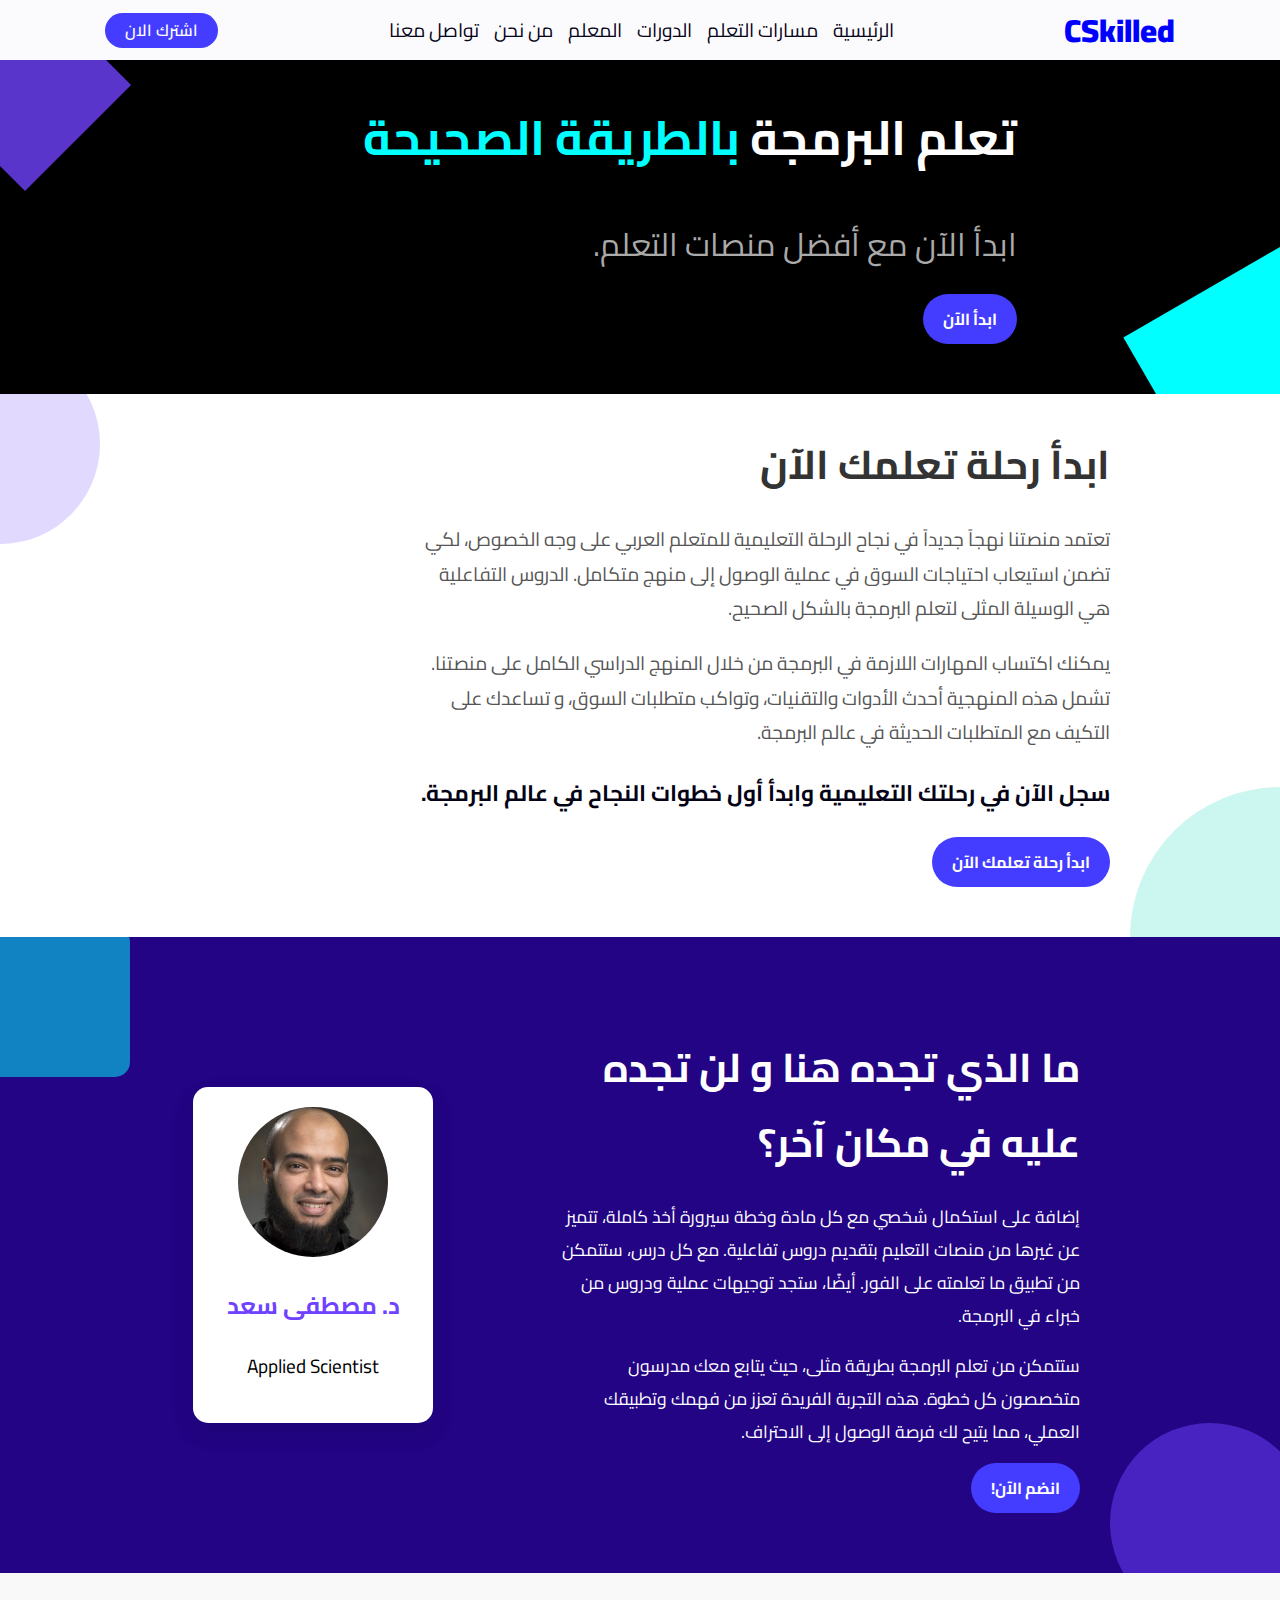
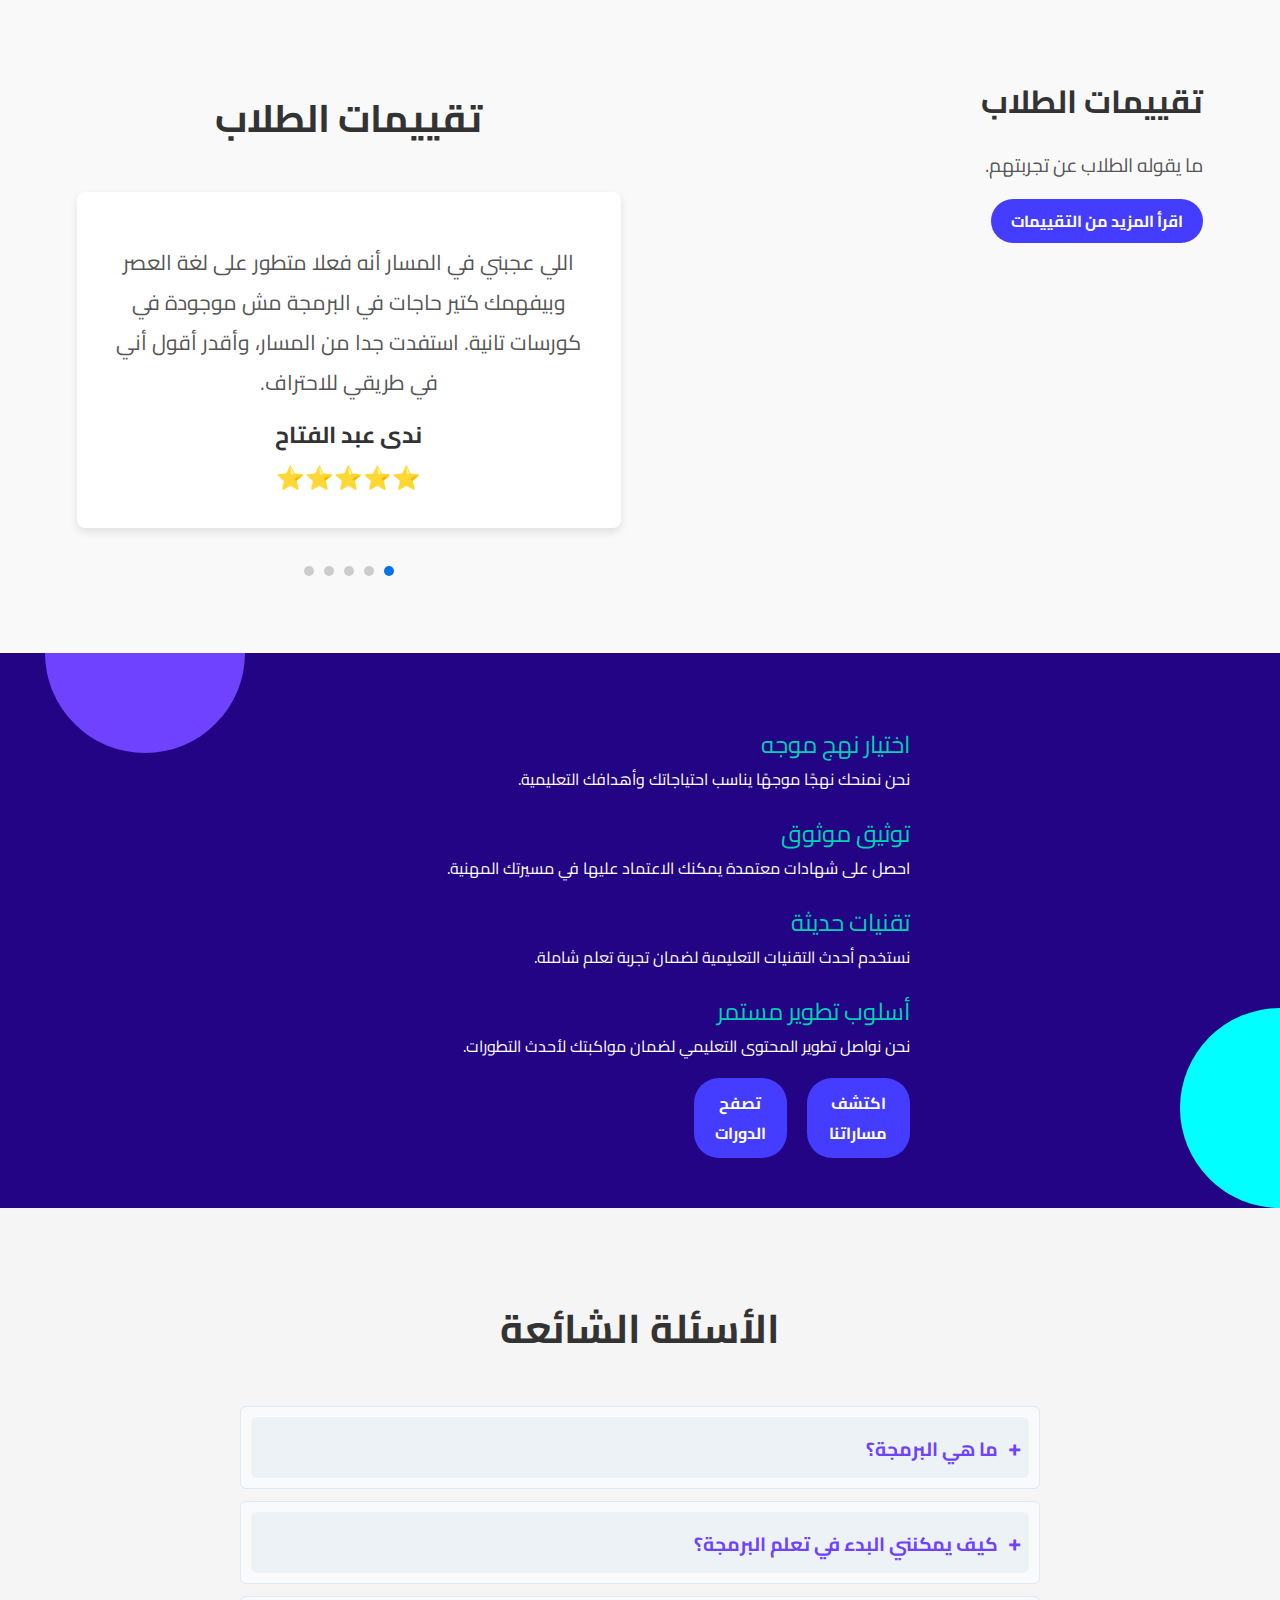
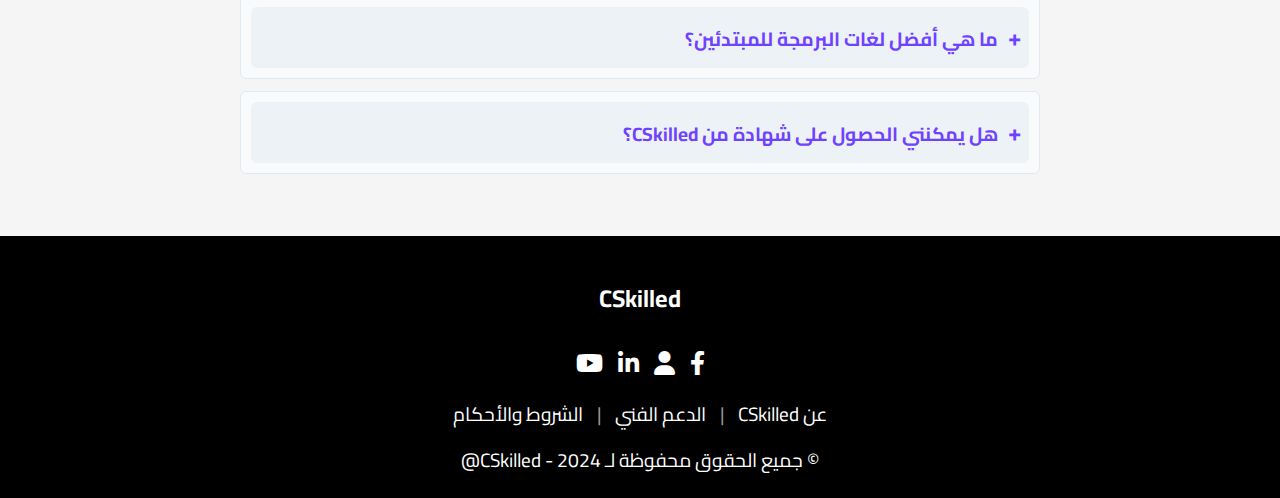
==== commit d9d0a9cb: "updating the main page" ====
--- a/index.html
+++ b/index.html
@@ -36,10 +36,10 @@
                     تعلم البرمجة <span>بالطريقة الصحيحة</span>
                 </h1>
                 <p>ابدأ الآن مع أفضل منصات التعلم.</p>
-                <a href="#" class="cta-button">ابدأ الآن</a>
+                <a href="#feature" class="cta-button">ابدأ الآن</a>
             </div>
             <div class="hero-image">
-                <img src="https://cdn-jjfhf.nitrocdn.com/hwGdHsKTGpIHJSBirKPhKvQbhZYuIuNn/assets/images/optimized/rev-448abd0/i0.wp.com/almdrasa.com/wp-content/uploads/2023/08/f884543641b2a2a5856b36313e2764ee.Group-587.png" alt="Learning Illustration">
+                <!-- <img src="https://cdn-jjfhf.nitrocdn.com/hwGdHsKTGpIHJSBirKPhKvQbhZYuIuNn/assets/images/optimized/rev-448abd0/i0.wp.com/almdrasa.com/wp-content/uploads/2023/08/f884543641b2a2a5856b36313e2764ee.Group-587.png" alt="Learning Illustration"> -->
             </div>
         </div>
     </section>
@@ -67,12 +67,12 @@
                     سجل الآن في رحلتك التعليمية وابدأ أول خطوات 
                     النجاح في عالم البرمجة. 
                 </h3>
-                <a href="#" class="cta-button">ابدأ رحلة تعلمك الآن</a>
+                <a href="#instructor" class="cta-button">ابدأ رحلة تعلمك الآن</a>
             </div>
             
             <!-- Right Column (Illustration) -->
             <div class="feature-image">
-                <img src="https://cdn-jjfhf.nitrocdn.com/hwGdHsKTGpIHJSBirKPhKvQbhZYuIuNn/assets/images/optimized/rev-448abd0/i0.wp.com/almdrasa.com/wp-content/uploads/2023/08/f884543641b2a2a5856b36313e2764ee.Group-587.png" alt="Student running with diploma">
+                <!-- <img src="https://cdn-jjfhf.nitrocdn.com/hwGdHsKTGpIHJSBirKPhKvQbhZYuIuNn/assets/images/optimized/rev-448abd0/i0.wp.com/almdrasa.com/wp-content/uploads/2023/08/f884543641b2a2a5856b36313e2764ee.Group-587.png" alt="Student running with diploma"> -->
             </div>
         </div>
     </section>
@@ -93,7 +93,7 @@
                 خطوة. هذه التجربة الفريدة تعزز من فهمك وتطبيقك العملي، مما يتيح لك فرصة 
                 الوصول إلى الاحتراف.
                 </p>
-                <a href="#" class="cta-button">انضم الآن!</a>
+                <a href="#reviews" class="cta-button">انضم الآن!</a>
             </div>
         
             <!-- Right Side: Instructor Card -->
@@ -114,18 +114,17 @@
     <!-- Reviews Section -->
     <section id="reviews" class="reviews-section">
         <div class="reviews-wrapper">
-            <!-- Reviews Content on the Left -->
             <div class="reviews-content">
                 <div class="review-text">
                     <h2>تقييمات الطلاب</h2>
                     <p>ما يقوله الطلاب عن تجربتهم.</p>
-                    <a href="#" class="cta-button">اقرأ المزيد من التقييمات</a>
+                    <a href="diplomas.html" class="cta-button">اقرأ المزيد من التقييمات</a>
                 </div>
             </div>
     
             <!-- Testimonials on the Right -->
             <div class="testimonial-container">
-                <h2 class="section-title">اسمع من طلابنا</h2>
+                <h2 class="section-title">تقييمات الطلاب</h2>
                 
                 <!-- Testimonial Cards -->
                 <div class="testimonial-card active">
@@ -167,6 +166,7 @@
                     <span class="dot" data-index="4" aria-label="Show Testimonial 5"></span>
                 </div>
             </div>
+                
         </div>
     
         <script>
@@ -200,71 +200,9 @@
         </script>
     </section>
 
-    <!-- Why Choose Us Section -->
-    <section id="why-choose-us" class="why-choose-us-section" style="display: none;">
-        <h2>لماذا المدرسة؟</h2>
-        <div class="why-choose-content">
-        <!-- Left Side: Bullet Points -->
-        <div class="why-choose-text left">
-            <ul>
-            <li>
-                <img src="https://i0.wp.com/almdrasa.com/wp-content/uploads/2023/01/10-1.png?fit=129%2C247&ssl=1" alt="Icon">
-                <span>تعلم أسرع</span>
-                <p>تعلم في وقت أقصر مع تكثيف الدروس وجعلها أكثر تفاعلية.</p>
-            </li>
-            <li>
-                <img src="https://i0.wp.com/almdrasa.com/wp-content/uploads/2023/01/10-1.png?fit=129%2C247&ssl=1" alt="Icon">
-                <span>حسابات مخصصة</span>
-                <p>احصل على حساب شخصي يتابع تقدمك ويقدم لك توصيات مخصصة.</p>
-            </li>
-            <li>
-                <img src="https://i0.wp.com/almdrasa.com/wp-content/uploads/2023/01/10-1.png?fit=129%2C247&ssl=1" alt="Icon">
-                <span>دورات صنعت خصيصاً</span>
-                <p>دورات تم تصميمها خصيصاً لتناسب احتياجاتك وتخصصك.</p>
-            </li>
-            </ul>
-        </div>
-    
-        <!-- Center: Illustration -->
-        <div class="why-choose-image">
-            <img src="https://i0.wp.com/almdrasa.com/wp-content/uploads/2023/08/Group-593.png?fit=417%2C1024&ssl=1" alt="Innovation Illustration">
-        </div>
-    
-        <!-- Right Side: Bullet Points -->
-        <div class="why-choose-text right">
-            <ul>
-            <li>
-                <img src="https://i0.wp.com/almdrasa.com/wp-content/uploads/2023/01/10-1.png?fit=129%2C247&ssl=1" alt="Icon">
-                <span>دراسة عملية</span>
-                <p>دراسة تعتمد على الجانب العملي مع تطبيقات حقيقية.</p>
-            </li>
-            <li>
-                <img src="https://i0.wp.com/almdrasa.com/wp-content/uploads/2023/01/10-1.png?fit=129%2C247&ssl=1" alt="Icon">
-                <span>مجتمع متكامل</span>
-                <p>كن جزءاً من مجتمع تعليمي متكامل يساعدك في كل خطوة.</p>
-            </li>
-            <li>
-                <img src="https://i0.wp.com/almdrasa.com/wp-content/uploads/2023/01/10-1.png?fit=129%2C247&ssl=1" alt="Icon">
-                <span>محتوى دائم</span>
-                <p>محتوى يمكن العودة إليه في أي وقت لإعادة الدراسة والتطبيق.</p>
-            </li>
-            </ul>
-        </div>
-        </div>
-    </section>
-
         <!-- Service Details Section -->
     <section id="service-details" class="service-details-section">
-        <div class="service-details-content">
-        <!-- Left Side: Illustration -->
-        <div class="service-details-image">
-            <img src="https://i0.wp.com/almdrasa.com/wp-content/uploads/2023/08/Group-597.png?fit=640%2C764&ssl=1" alt="Person working on computer">
-            <div class="buttons">
-            <a href="#" class="cta-button purple">اكتشف مساراتنا</a>
-            <a href="#" class="cta-button">تصفح الدورات</a>
-            </div>
-        </div>
-    
+
         <!-- Right Side: Service Details -->
         <div class="service-details-text">
             <ul>
@@ -289,17 +227,22 @@
                 <p>نحن نواصل تطوير المحتوى التعليمي لضمان مواكبتك لأحدث التطورات.</p>
             </li>
             </ul>
-        </div>
-        </div>
-    </section>
-
-    <!-- Newsletter Section -->
-    <section id="newsletter" class="newsletter-section" style="display: none;">
-        <h2>اشترك في النشرة الإخبارية</h2>
-        <form action="">
-            <input type="email" placeholder="أدخل بريدك الإلكتروني">
-            <button type="submit" class="cta-button">اشترك الآن</button>
-        </form>
+
+            <div class="service-details-content">
+                <!-- Left Side: Illustration -->
+                <div class="service-details-image">
+                    <!-- <img src="https://i0.wp.com/almdrasa.com/wp-content/uploads/2023/08/Group-597.png?fit=640%2C764&ssl=1" alt="Person working on computer"> -->
+                    <div class="buttons">
+                    <a href="learning_paths.html" class="cta-button purple">اكتشف مساراتنا</a>
+                    <a href="diplomas.html" class="cta-button">تصفح الدورات</a>
+                    </div>
+                </div>
+
+            </div>
+
+        </div>
+
+        
     </section>
 
     <!-- FAQ Section -->
@@ -308,27 +251,29 @@
         <div class="faq-container">
             
             <details>
-                <summary>ما هي البرمجة؟</summary>
-                <p>البرمجة هي عملية كتابة تعليمات مفصلة بلغة يفهمها الحاسوب لتأدية مهام معينة.</p>
+                <summary class="question">ما هي البرمجة؟</summary>
+                <p class="answer">البرمجة هي عملية كتابة تعليمات مفصلة بلغة يفهمها الحاسوب لتأدية مهام معينة.</p>
             </details>
 
             <details>
-                <summary>كيف يمكنني البدء في تعلم البرمجة؟</summary>
-                <p>يمكنك البدء بتعلم الأساسيات من خلال منصات مثل CSkilled أو من خلال الدورات التفاعلية.</p>
+                <summary class="question">كيف يمكنني البدء في تعلم البرمجة؟</summary>
+                <p class="answer">يمكنك البدء بتعلم الأساسيات من خلال منصات مثل CSkilled أو من خلال الدورات التفاعلية.</p>
             </details>
 
             <details>
-                <summary>ما هي أفضل لغات البرمجة للمبتدئين؟</summary>
-                <p>من اللغات الشهيرة للمبتدئين: Python، JavaScript، وScratch.</p>
+                <summary class="question">ما هي أفضل لغات البرمجة للمبتدئين؟</summary>
+                <p class="answer">من اللغات الشهيرة للمبتدئين: Python، JavaScript، وScratch.</p>
             </details>
 
             <details>
-                <summary>هل يمكنني الحصول على شهادة من CSkilled؟</summary>
-                <p>نعم، عند إكمال الدورات بنجاح، يمكنك الحصول على شهادة معتمدة من CSkilled.</p>
+                <summary class="question">هل يمكنني الحصول على شهادة من CSkilled؟</summary>
+                <p class="answer">نعم، عند إكمال الدورات بنجاح، يمكنك الحصول على شهادة معتمدة من CSkilled.</p>
             </details>
 
         </div>
     </section>
+
+
 
     <!-- Global Footer -->
     <footer class="footer">
--- a/CSS/index.css
+++ b/CSS/index.css
@@ -13,12 +13,13 @@
   background-color: #000;
   display: flex;
   justify-content: center ;
-  padding: 50px 250px 100px 50px;
+  padding: 0px 0px 50px 100px;
   color: white;
   position: relative;
   overflow: hidden;
   flex-direction: column;
   align-items: center;
+  z-index: 0;
 }
 
 /* Decorative shapes */
@@ -27,7 +28,7 @@
   content: '';
   position: absolute;
   background-color: #6f42ff;
-  z-index: 1;
+  z-index: -1;
   opacity: 0.8;
 }
 
@@ -44,7 +45,7 @@
   height: 200px;
   bottom: -80px;
   right: -80px;
-  background-color: #00d1b2;
+  background-color: cyan;
   transform: rotate(-30deg);
   opacity: 1;
 }
@@ -55,12 +56,12 @@
   justify-content: space-between;
   align-items: center;
   z-index: 2;
-  padding-right: 20%;
+  /* padding-right: 20%; */
 }
 
 /* Text content styling */
 .text-content {
-  max-width: 50%;
+  max-width: 100%;
   color: white;
 }
 
@@ -71,7 +72,7 @@
 }
 
 .text-content h1 span {
-  color: #00d1b2;
+  color: cyan;
 }
 
 .text-content p {
@@ -107,7 +108,7 @@
   z-index: 2;
 }
 
-/* ===== Responsive Design for Hero Section ===== */
+/* Responsive Design for Hero Section */
 @media (max-width: 1200px) {
   .hero-section {
     padding: 50px 100px 100px 50px;
@@ -122,15 +123,14 @@
   }
 
   .hero-image {
-    max-width: 40%;
+    max-width: 45%; /* Increase image width similar to feature section */
   }
 
   .hero-content {
-    padding-right: 15%;
+    padding-right: 0%;
   }
 
   .cta-button {
-    /* padding: 0px; */
     font-size: 0.95rem;
   }
 }
@@ -143,7 +143,9 @@
 
   .hero-content {
     display: flex;
-    text-align: center;
+    flex-direction: column; /* Stack content vertically */
+    align-items: center; /* Center content */
+    text-align: center; /* Center-align text */
   }
 
   .text-content {
@@ -160,8 +162,8 @@
   }
 
   .hero-image {
-    max-width: 70%;
-    margin: 0 auto;
+    max-width: 70%; /* Similar to feature image styling */
+    margin: 0 auto; /* Center the image */
   }
 
   .cta-button {
@@ -186,7 +188,8 @@
   }
 
   .hero-image {
-    max-width: 80%;
+    max-width: 80%; /* Reduce size for very small screens */
+    margin: 0 auto; /* Center the image */
   }
 
   .cta-button {
@@ -194,6 +197,7 @@
     font-size: 0.85rem;
   }
 }
+
 
 
 /* Feature Section */
@@ -551,6 +555,7 @@
   color: white;
   text-align: center;
   overflow: hidden;
+  z-index: 0;
 }
 
 /* Instructor Content - Text and Instructor Card */
@@ -650,7 +655,7 @@
   background-color: cyan; /* Cyan shape */
   /* clip-path: polygon(0% 0%, 100% 0%, 0% 100%); */
   border-radius: 10%;
-  opacity: 1;
+  opacity: 0.5;
 }
 
 .instructor-section::after {
@@ -660,7 +665,7 @@
   right: -30px;
   background-color: #6f42ff; /* White circle */
   border-radius: 50%;
-  opacity: 1;
+  opacity: 0.5;
 }
 
 /* ====== Responsive Design ====== */
@@ -761,199 +766,6 @@
   }
 }
 
-/* Why Choose Us Section */
-.why-choose-us-section {
-  background-color: #000; /* Black background */
-  color: white;
-  padding: 40px 0px; /* Increased padding for better spacing */
-  text-align: center;
-  position: relative;
-}
-
-/* Section Heading */
-.why-choose-us-section h2 {
-  font-size: 2.5rem;
-  color: #6f42ff; /* Purple accent for the heading */
-  margin-bottom: 40px;
-}
-
-/* Flexbox layout for content */
-.why-choose-content {
-  display: flex;
-  justify-content: space-between;
-  align-items: center;
-  position: relative;
-  gap: 30px; /* Add gap between content blocks */
-}
-
-/* Left and Right Text Sections */
-.why-choose-text {
-  width: 40%; /* Shrink width to allow space for the image */
-  text-align: right; /* Align text for Arabic */
-  padding: 0px 50px; /* Reduced padding for better fit on smaller screens */
-}
-
-.why-choose-text ul {
-  list-style: none;
-  padding: 0px;
-  margin: 0;
-}
-
-.why-choose-text li {
-  display: flex;
-  align-items: flex-start;
-  margin-bottom: 40px; /* Reduced margin for better spacing */
-}
-
-.why-choose-text li img {
-  width: 30px;
-  height: 30px;
-  margin-left: 15px; /* Space between icon and text */
-}
-
-.why-choose-text li span {
-  color: #00d1b2; /* Cyan for the bullet point title */
-  font-size: 1.3rem;
-  margin-bottom: 5px;
-}
-
-.why-choose-text li p {
-  color: white;
-  font-size: 1rem;
-  margin: 0;
-  line-height: 1.5;
-  margin-right: 20px;
-}
-
-/* Illustration in the Middle */
-.why-choose-image {
-  width: 30%; /* Reduced width for better layout */
-  text-align: center;
-}
-
-.why-choose-image img {
-  max-width: 100%;
-  height: auto;
-}
-
-/* Background Decorative Elements */
-.why-choose-us-section::before, 
-.why-choose-us-section::after {
-  content: '';
-  position: absolute;
-  z-index: 1;
-  opacity: 0.2;
-}
-
-.why-choose-us-section::before {
-  width: 100px;
-  height: 100px;
-  top: 10px;
-  left: 10px;
-  background-color: #00d1b2; /* Cyan shape */
-  clip-path: polygon(0% 0%, 100% 0%, 50% 100%);
-}
-
-.why-choose-us-section::after {
-  width: 150px;
-  height: 150px;
-  bottom: -50px;
-  right: -30px;
-  background-color: #ffffff; /* White circle */
-  border-radius: 50%;
-}
-
-/* ====== Responsive Design ====== */
-
-/* Medium Screens (1200px - 768px) */
-@media (max-width: 1200px) {
-  .why-choose-text {
-    padding: 0px 20px; /* Reduce padding for medium screens */
-    width: 45%; /* Adjust width for better balance */
-  }
-
-  .why-choose-image {
-    width: 40%; /* Increase image width on medium screens */
-  }
-
-  .why-choose-text li {
-    margin-bottom: 30px;
-  }
-
-  .why-choose-text li span {
-    font-size: 1.2rem; /* Adjust font size */
-  }
-
-  .why-choose-text li p {
-    font-size: 0.95rem; /* Adjust text size */
-  }
-}
-
-/* Small Screens (768px and below) */
-@media (max-width: 768px) {
-  .why-choose-content {
-    flex-direction: column; /* Stack content vertically */
-    gap: 20px;
-  }
-
-  .why-choose-text {
-    width: 100%; /* Full width for text section */
-    padding: 0px 20px; /* Reduce padding for small screens */
-    margin-bottom: 20px;
-    text-align: center; /* Center-align text */
-  }
-
-  .why-choose-image {
-    width: 80%; /* Increase image width */
-    margin: 0 auto 20px; /* Center image */
-  }
-
-  .why-choose-text ul {
-    margin-top: 20px;
-  }
-
-  .why-choose-text li {
-    justify-content: center;
-    flex-direction: column; /* Stack icon and text vertically */
-    align-items: center;
-    margin-bottom: 20px; /* Reduced margin for smaller screens */
-  }
-
-  .why-choose-text li img {
-    margin-left: 0; /* Remove left margin */
-    margin-bottom: 10px; /* Add margin below the icon */
-  }
-
-  .why-choose-text li p {
-    margin-right: 0;
-    text-align: center; /* Center-align text */
-  }
-}
-
-/* Extra Small Screens (480px and below) */
-@media (max-width: 480px) {
-  .why-choose-us-section h2 {
-    font-size: 2rem; /* Reduce font size for smaller screens */
-    margin-bottom: 30px;
-  }
-
-  .why-choose-text li span {
-    font-size: 1.1rem; /* Adjust text size */
-  }
-
-  .why-choose-text li p {
-    font-size: 0.9rem; /* Adjust text size */
-  }
-
-  .why-choose-image {
-    width: 100%; /* Full width for image */
-  }
-
-  .why-choose-text li {
-    margin-bottom: 15px;
-  }
-}
-
 /* Service Details Section */
 .service-details-section {
   background-color: #220484; /* White background */
@@ -962,6 +774,7 @@
   justify-content: center;
   position: relative;
   color: white;
+  z-index: 0;
 }
 
 /* Service Details Content Layout */
@@ -998,6 +811,7 @@
   background-color: #443dff; /* Purple background */
   color: white;
   padding: 10px 20px;
+  margin: 0px;
   border-radius: 25px;
   text-decoration: none;
   font-size: 1rem;
@@ -1065,33 +879,26 @@
 .service-details-section::before, 
 .service-details-section::after {
   content: '';
-  position: absolute;
-  z-index: 1;
   opacity: 1;
   overflow: hidden;
-  content: '';
   position: absolute;
-  z-index: 1; /* Ensure it's behind the content */
-  opacity: 0.2; /* Make the shapes subtle */
+  z-index: -1; /* Ensure it's behind the content */
   background-color: #6f42ff; /* Purple color */
   border-radius: 50%;
 }
 
 .service-details-section::before {
-  width: 150px;
-  height: 150px;
-  top: -10px;
-  left: 15px;
-  background-color: #01ffd9; /* Cyan shape */
-  /* clip-path: polygon(0% 0%, 100% 0%, 50% 100%); */
+  top: -100px;
+  left: 45px;
+  background-color: cyan; /* Cyan shape */
+  clip-path: polygon(0% 0%, 100% 0%, 100% 100%);
   /* border-radius: 10%; */
   opacity: 1;
   overflow: hidden;
   width: 200px;
   height: 200px;
-  top: -0px;
-  left: -100px;
   background-color: #6f42ff; /* Purple */
+  transform: rotate(135deg);
 }
 
 .service-details-section::after {
@@ -1185,46 +992,6 @@
   }
 }
 
-/* Newsletter Section */
-.newsletter-section {
-  background-color: #6f42ff;
-  color: white;
-  padding: 50px 100px;
-  text-align: center;
-}
-
-.newsletter-section form {
-  margin-top: 20px;
-  display: flex;
-  justify-content: center;
-  align-items: center;
-  flex-wrap: wrap; /* Allows wrapping for smaller screens */
-}
-
-.newsletter-section input {
-  padding: 20px;
-  width: 300px;
-  border-radius: 20px;
-  border: none;
-  margin-bottom: 10px; /* Add margin below input for small screens */
-}
-
-.newsletter-section button {
-  margin-top: 0px;
-  padding: 15px 20px;
-  border-radius: 20px;
-  border: none;
-  background-color: white;
-  color: #6f42ff;
-  font-size: 1rem;
-  cursor: pointer;
-  transition: background-color 0.3s ease;
-}
-
-.newsletter-section button:hover {
-  background-color: #f5f5f5;
-}
-
 /* FAQ Section */
 .faq-section {
   background-color: #f5f5f5;
@@ -1245,6 +1012,7 @@
   text-align: right;
 }
 
+/* Details and Question Styling */
 details {
   margin-bottom: 20px;
   border: 1px solid #ddd;
@@ -1255,7 +1023,7 @@
   transition: background-color 0.3s ease;
 }
 
-summary {
+.question {
   font-size: 1.2rem;
   font-weight: bold;
   color: #6f42ff;
@@ -1264,36 +1032,31 @@
   /* display: flex; */
   justify-content: space-between;
   align-items: center;
+  list-style: none;
   padding: 0.5rem;
-  list-style: none; /* Removes the marker in Firefox */
 }
 
 /* Change color when the FAQ is open */
-details[open] summary {
+details[open] .question {
   color: #563d7c;
 }
 
-/* Remove the default arrow in WebKit browsers */
-summary::-webkit-details-marker {
-  display: none;
-}
-
-/* Add the custom + and - symbols */
-summary::before {
+/* Custom symbols for expand/collapse */
+.question::before {
   content: "+";
   font-size: 1.5rem;
   color: #6f42ff;
   transition: transform 0.3s ease;
-  margin-left: 10px; /* Add space between the symbol and the text */
-}
-
-/* Change the + to - when details is open */
-details[open] summary::before {
+  margin-left: 10px;
+}
+
+details[open] .question::before {
   content: "-";
   color: #563d7c;
 }
 
-details p {
+/* FAQ Answer Content */
+.answer {
   margin-top: 10px;
   padding-right: 20px;
   color: #333;
@@ -1308,136 +1071,55 @@
 
 /* Medium Screens (1200px - 768px) */
 @media (max-width: 1200px) {
-  .newsletter-section {
-    padding: 40px 50px; /* Reduce padding for medium screens */
-  }
-
-  .newsletter-section input {
-    width: 250px; /* Slightly reduce input width */
-  }
-
   .faq-section {
-    padding: 40px 50px; /* Reduce padding for medium screens */
+    padding: 40px 50px;
   }
 
   .faq-section h2 {
-    font-size: 2rem; /* Reduce heading size */
+    font-size: 2rem;
   }
 }
 
 /* Small Screens (768px and below) */
 @media (max-width: 768px) {
-  .newsletter-section {
-    padding: 30px 20px; /* Reduce padding for small screens */
-  }
-
-  .newsletter-section form {
-    flex-direction: column; /* Stack input and button vertically */
-  }
-
-  .newsletter-section input {
-    width: 100%; /* Full width input */
-    margin-bottom: 10px; /* Add space below input */
-  }
-
-  .newsletter-section button {
-    width: 100%; /* Full width button */
-    margin-left: 0; /* Remove left margin */
-  }
-
   .faq-section {
-    padding: 30px 20px; /* Reduce padding for small screens */
+    padding: 30px 20px;
   }
 
   .faq-container {
-    max-width: 100%; /* Full width for FAQ container */
+    max-width: 100%;
   }
 
   .faq-section h2 {
-    font-size: 1.8rem; /* Reduce heading size */
-  }
-
-  details summary {
-    font-size: 1.1rem; /* Slightly reduce summary text size */
-  }
-
-  details p {
-    padding-right: 10px; /* Reduce padding for text */
+    font-size: 1.8rem;
+  }
+
+  .question {
+    font-size: 1rem;
+  }
+
+  .answer {
+    padding-right: 10px;
   }
 }
 
 /* Extra Small Screens (480px and below) */
 @media (max-width: 480px) {
-  .newsletter-section {
-    padding: 20px 10px; /* Further reduce padding */
-  }
-
-  .newsletter-section input {
-    width: 100%; /* Full width input */
-    padding: 8px; /* Slightly reduce padding */
-  }
-
-  .newsletter-section button {
-    width: 100%; /* Full width button */
-    padding: 8px 15px; /* Adjust button padding */
-  }
-
   .faq-section {
-    padding: 20px 10px; /* Further reduce padding */
+    padding: 20px 10px;
   }
 
   .faq-section h2 {
-    font-size: 1.5rem; /* Further reduce heading size */
-  }
-
-  details summary {
-    font-size: 1rem; /* Reduce summary text size */
-  }
-
-  details p {
+    font-size: 1.5rem;
+  }
+
+  .question {
+    font-size: 1rem;
+  }
+
+  .answer {
     font-size: 0.9rem;
-    padding-right: 5px; /* Reduce padding for text */
-  }
-}
-
-/* Footer */
-/* .footer {
-  background-color: #f5f5f5;
-  padding: 30px 100px;
-}
-
-.footer-content {
-  display: flex;
-  justify-content: space-between;
-  align-items: center;
-}
-
-.footer-logo h2 {
-  font-size: 2rem;
-}
-
-.footer-links a {
-  text-decoration: none;
-  color: #333;
-  margin: 0 10px;
-}
-
-.footer-links span {
-  margin: 0 5px;
-  color: #666;
-}
-
-.social-icons a {
-  margin-left: 10px;
-  color: #333;
-}
-
-.social-icons a:hover {
-  color: #6f42ff;
-}
-
-.footer-copyright {
-  margin-top: 10px;
-  text-align: center;
-  color: #666;
-} */+    padding-right: 5px;
+  }
+}
+
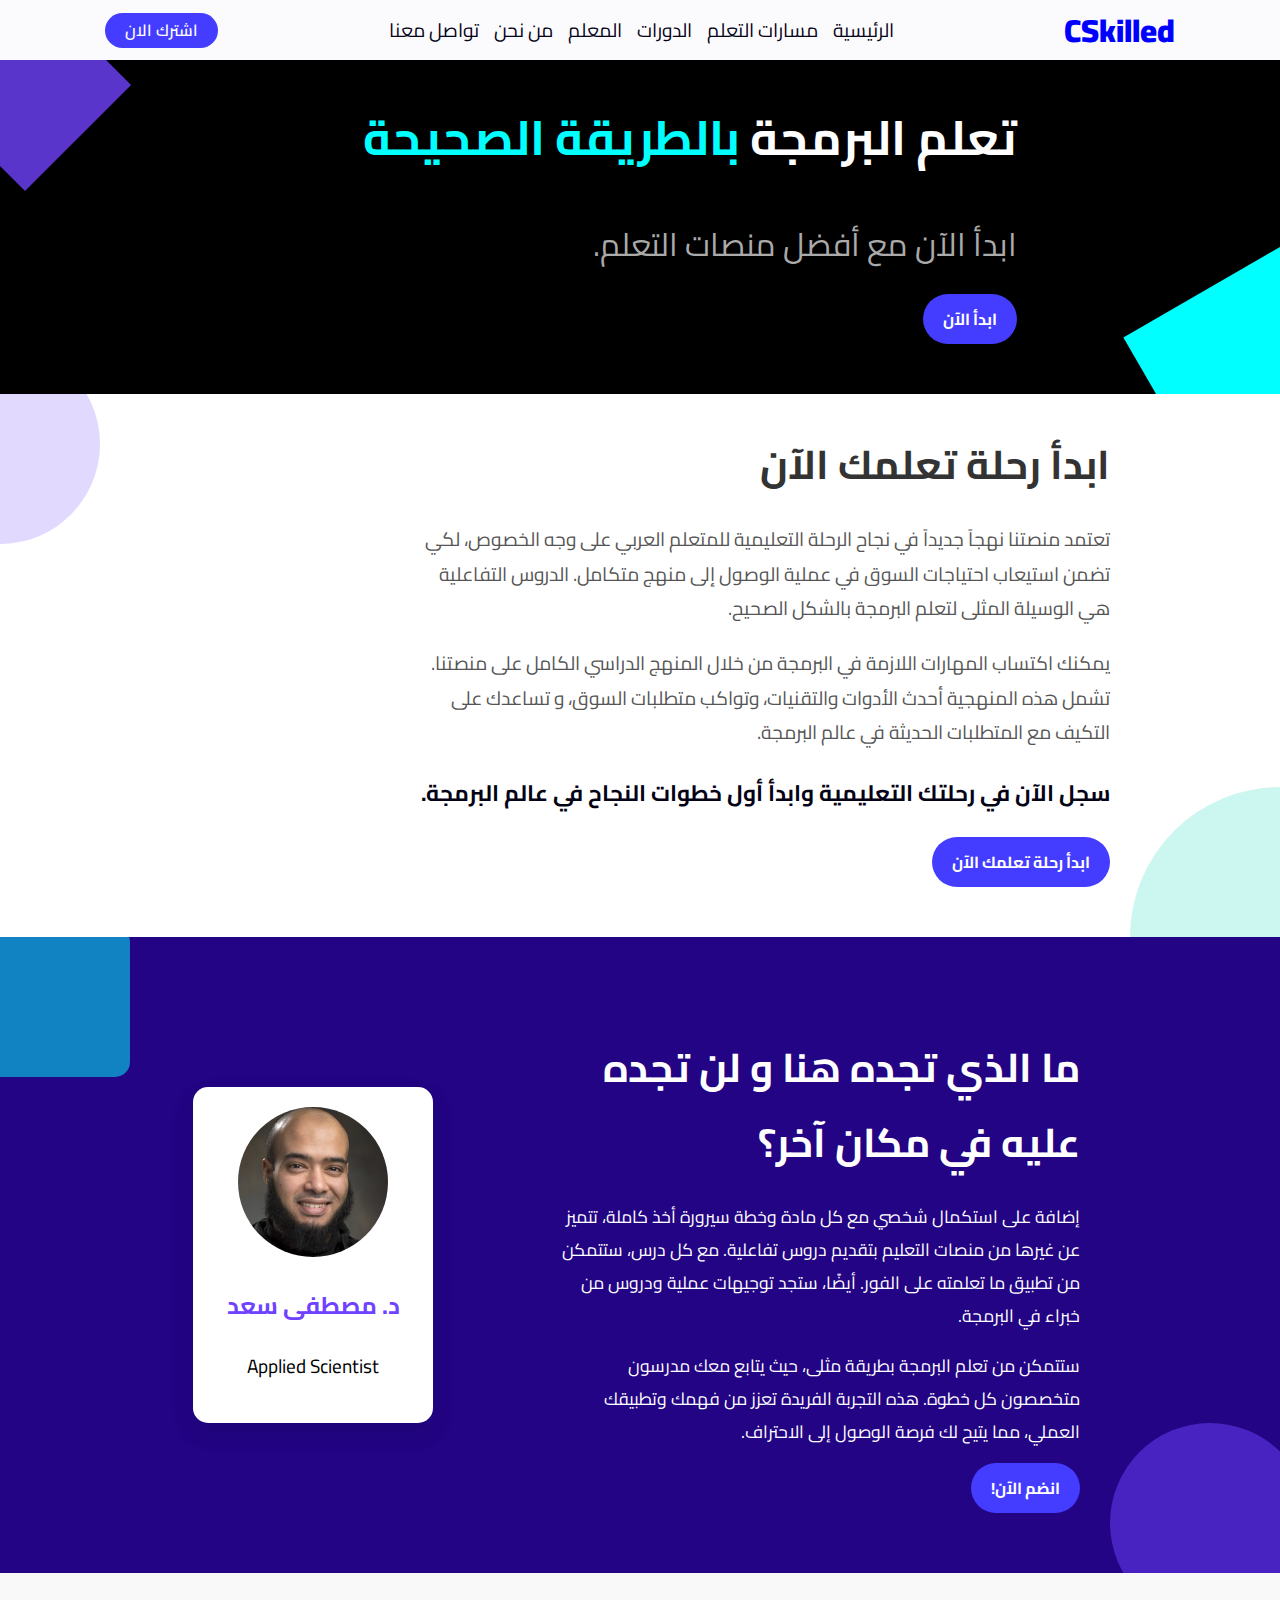
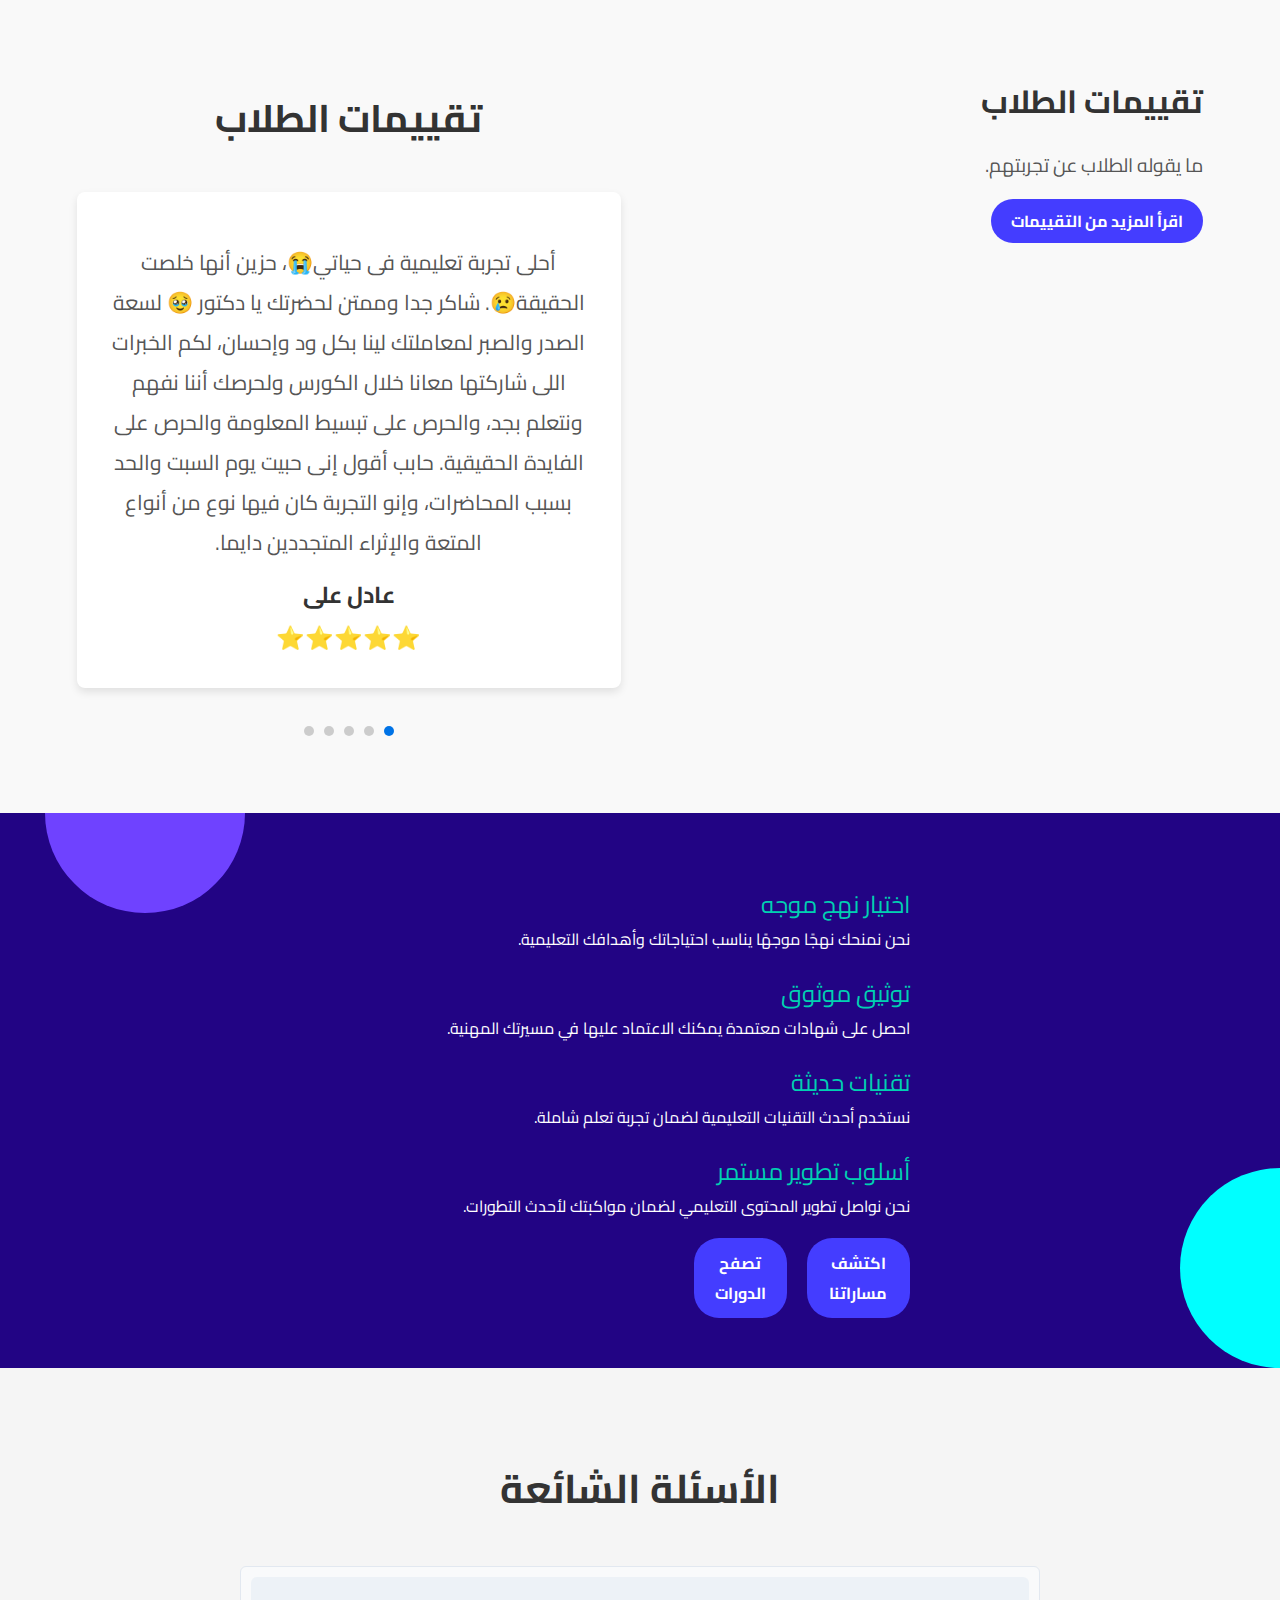
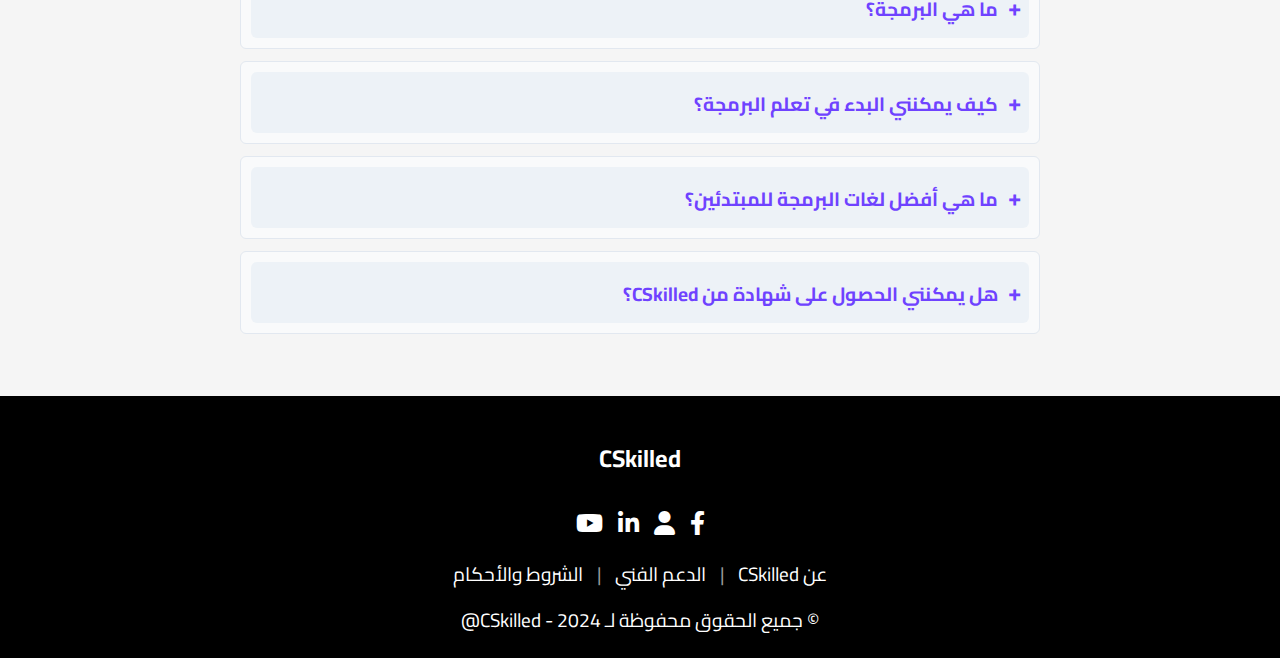
==== commit 463ff1da: "updating the reviews across mulituple pages" ====
--- a/index.html
+++ b/index.html
@@ -128,8 +128,11 @@
                 
                 <!-- Testimonial Cards -->
                 <div class="testimonial-card active">
-                    <p>اللي عجبني في المسار أنه فعلا متطور على لغة العصر وبيفهمك كتير حاجات في البرمجة مش موجودة في كورسات تانية. استفدت جدا من المسار، وأقدر أقول أني في طريقي للاحتراف.</p>
-                    <strong>ندى عبد الفتاح</strong>
+                    <p>أحلى تجربة تعليمية فى حياتي😭، حزين أنها خلصت الحقيقة😢.
+                        شاكر جدا وممتن لحضرتك يا دكتور 🥹 لسعة الصدر والصبر لمعاملتك لينا بكل ود وإحسان، لكم الخبرات اللى شاركتها معانا خلال الكورس ولحرصك أننا نفهم ونتعلم بجد، والحرص على تبسيط المعلومة والحرص على الفايدة الحقيقية.
+                        حابب أقول إنى حبيت يوم السبت والحد بسبب المحاضرات، وإنو التجربة كان فيها نوع من أنواع المتعة والإثراء المتجددين دايما.
+                        </p>
+                    <strong>عادل على</strong>
                     <div class="stars">⭐⭐⭐⭐⭐</div>
                 </div>
     
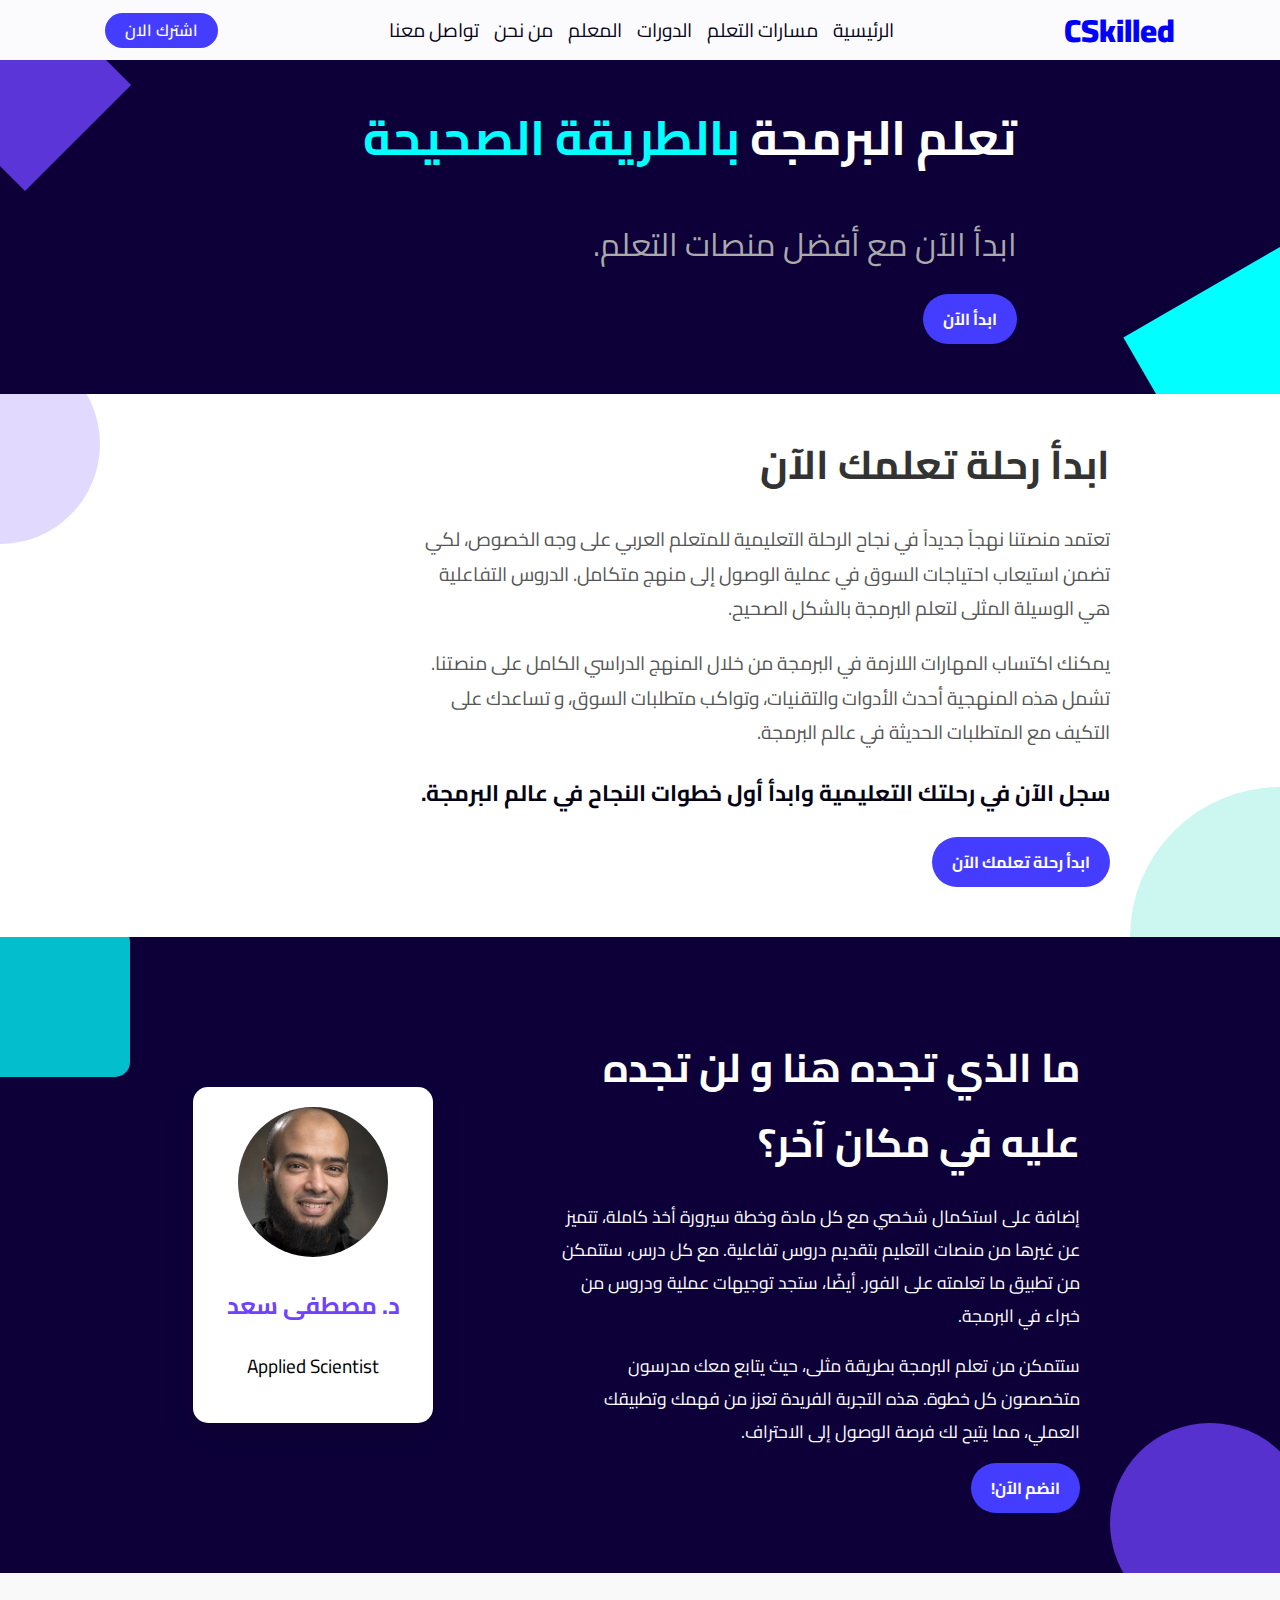
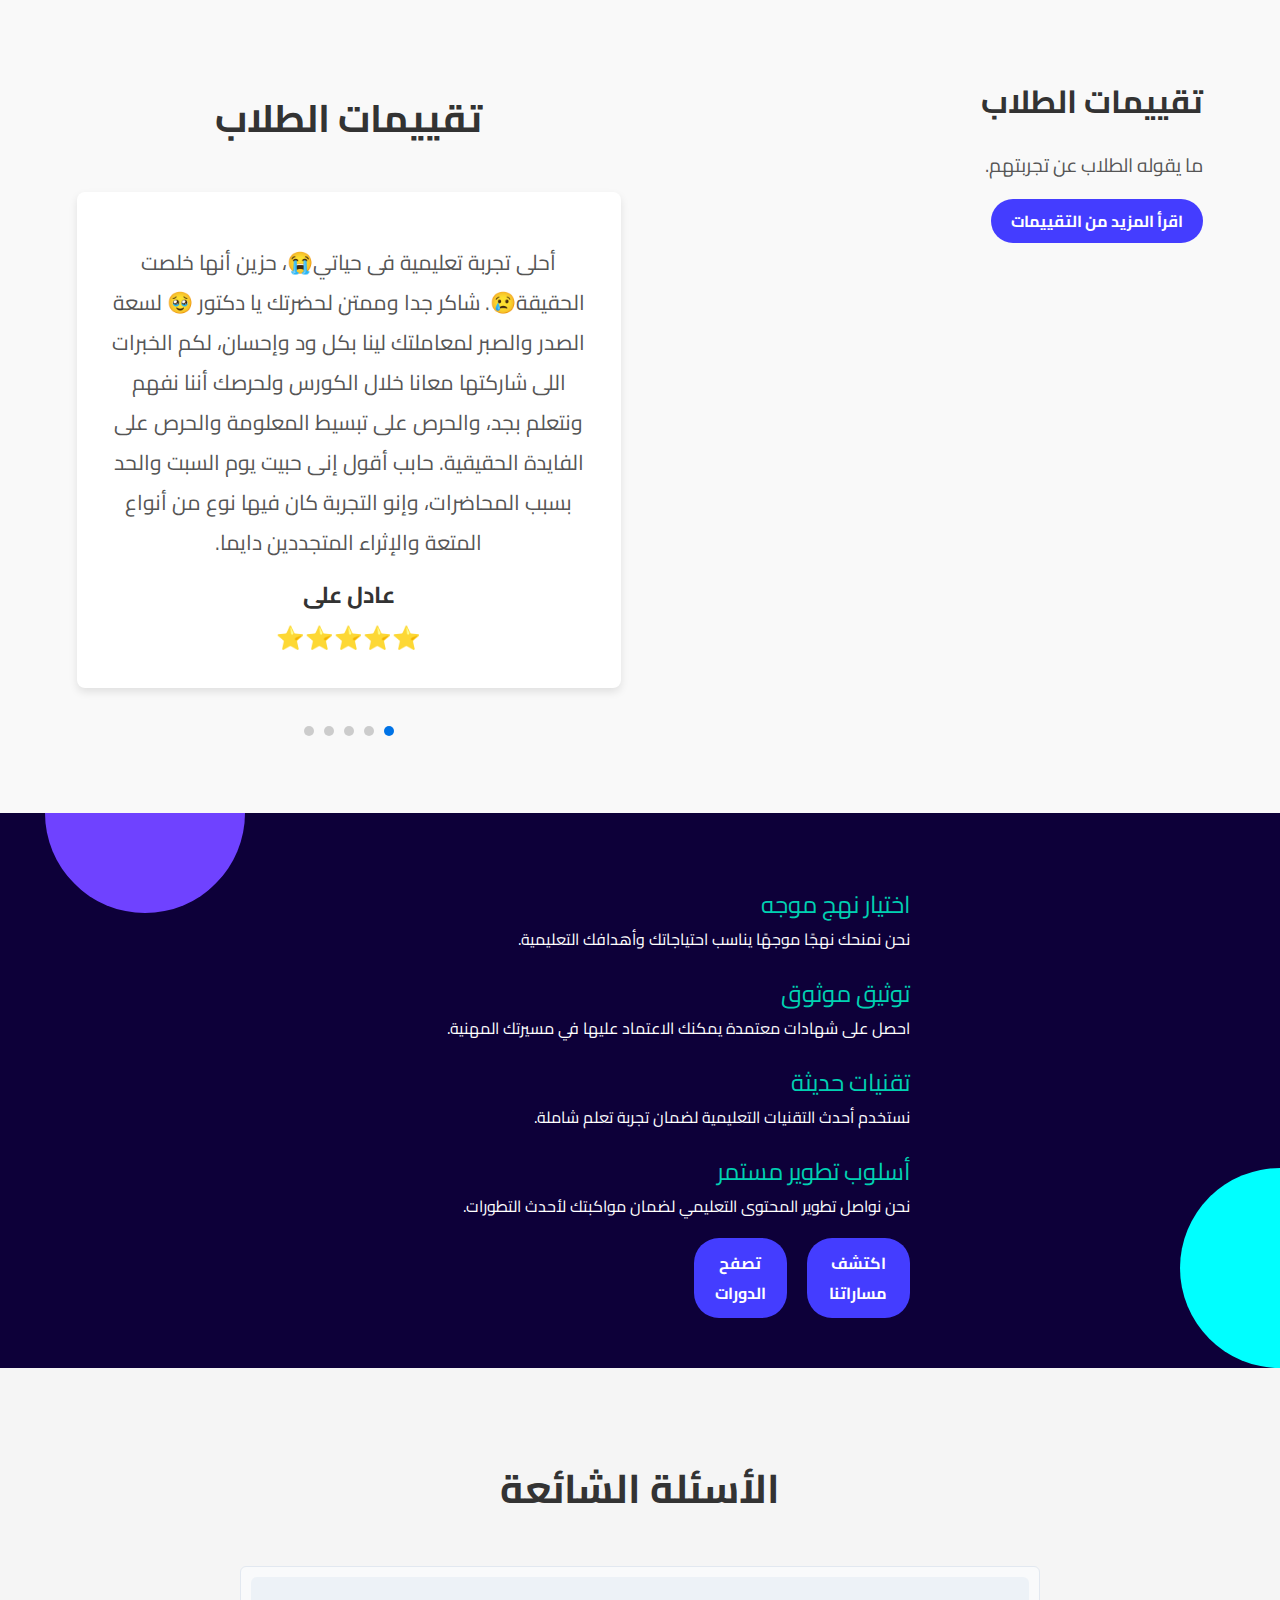
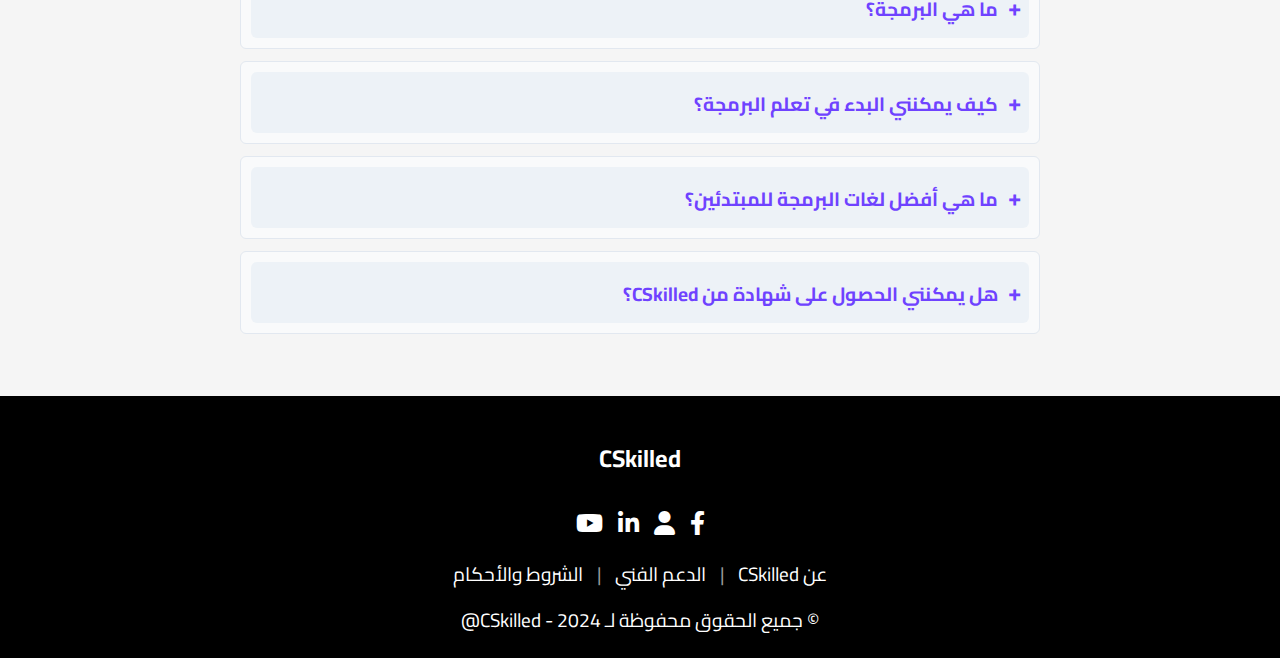
==== commit 22f75b12: "updating various things" ====
--- a/index.html
+++ b/index.html
@@ -118,7 +118,7 @@
                 <div class="review-text">
                     <h2>تقييمات الطلاب</h2>
                     <p>ما يقوله الطلاب عن تجربتهم.</p>
-                    <a href="diplomas.html" class="cta-button">اقرأ المزيد من التقييمات</a>
+                    <a href="#reviews" class="cta-button">اقرأ المزيد من التقييمات</a>
                 </div>
             </div>
     
--- a/styles.css
+++ b/styles.css
@@ -670,36 +670,135 @@
   position: relative;
 } */
 
-/* FAQ Section Styling */
-.faq-content summary {
+/* FAQ Section */
+.faq-section {
+  background-color: #f5f5f5;
+  padding: 50px 100px;
+  text-align: center;
+}
+
+.faq-section h2 {
+  font-size: 2.5rem;
+  margin-bottom: 40px;
+  color: #333;
+}
+
+/* FAQ Container */
+.faq-container {
+  max-width: 800px;
+  margin: 0 auto;
+  text-align: right;
+}
+
+/* Details and Question Styling */
+details {
+  margin-bottom: 20px;
+  border: 1px solid #ddd;
+  border-radius: 5px;
+  padding: 10px;
+  background-color: white;
+  cursor: pointer;
+  transition: background-color 0.3s ease;
+}
+
+.question {
   font-size: 1.2rem;
   font-weight: bold;
-  color: #443dff;
-  display: flex;
-  line-height: 50px;
-  cursor: pointer; /* Add pointer cursor for summary */
-}
-
-.faq-content details[open] summary {
-  color: #000; /* Change color when opened */
-}
-
-.faq-content summary::before {
-  content: "+"; /* Default plus icon */
-  font-size: 24px;
-  margin-right: 10px;
-  color: #a339ff; /* Icon color */
-  order: -1; /* Make the icon appear before text */
-  margin-left: .5rem;
-}
-
-.faq-content details[open] summary::before {
-  content: "-"; /* Change to minus icon when opened */
-}
-
-.faq-content p {
-  font-size: 1.2rem;
-  margin: 2rem;
+  color: #6f42ff;
+  outline: none;
+  cursor: pointer;
+  /* display: flex; */
+  justify-content: space-between;
+  align-items: center;
+  list-style: none;
+  padding: 0.5rem;
+}
+
+/* Change color when the FAQ is open */
+details[open] .question {
+  color: #563d7c;
+}
+
+/* Custom symbols for expand/collapse */
+.question::before {
+  content: "+";
+  font-size: 1.5rem;
+  color: #6f42ff;
+  transition: transform 0.3s ease;
+  margin-left: 10px;
+}
+
+details[open] .question::before {
+  content: "-";
+  color: #563d7c;
+}
+
+/* FAQ Answer Content */
+.answer {
+  margin-top: 10px;
+  padding-right: 20px;
+  color: #333;
+  text-align: right;
+}
+
+details:hover {
+  background-color: #f0f0f0;
+}
+
+/* ====== Responsive Design ====== */
+
+/* Medium Screens (1200px - 768px) */
+@media (max-width: 1200px) {
+  .faq-section {
+    padding: 40px 50px;
+  }
+
+  .faq-section h2 {
+    font-size: 2rem;
+  }
+}
+
+/* Small Screens (768px and below) */
+@media (max-width: 768px) {
+  .faq-section {
+    padding: 30px 20px;
+  }
+
+  .faq-container {
+    max-width: 100%;
+  }
+
+  .faq-section h2 {
+    font-size: 1.8rem;
+  }
+
+  .question {
+    font-size: 1rem;
+  }
+
+  .answer {
+    padding-right: 10px;
+  }
+}
+
+/* Extra Small Screens (480px and below) */
+@media (max-width: 480px) {
+  .faq-section {
+    padding: 20px 10px;
+  }
+
+  .faq-section h2 {
+    font-size: 1.5rem;
+  }
+
+  .question {
+    font-size: 1rem;
+  }
+
+  .answer {
+    font-size: 0.9rem;
+    padding-right: 5px;
+  }
 }
 
 /* Style for the "التسجيل والدفع" content section */
@@ -894,6 +993,10 @@
   .content, .sidebar {
     width: 100%;
   }
+
+  .footer a {
+    font-size: 1.1rem;
+  }
 }
 
 /* Remove default triangle from all summary elements */
--- a/CSS/index.css
+++ b/CSS/index.css
@@ -10,7 +10,7 @@
 
 /* Hero Section */
 .hero-section {
-  background-color: #000;
+  background-color: #0d0039;
   display: flex;
   justify-content: center ;
   padding: 0px 0px 50px 100px;
@@ -549,7 +549,7 @@
 
 /* Instructor Section */
 .instructor-section {
-  background-color: #220484; /* Purple background */
+  background-color: #0d0039; /* Purple background */
   padding: 60px 100px;
   position: relative;
   color: white;
@@ -624,7 +624,7 @@
 
 /* Call-to-Action Button */
 .cta-button {
-  background-color: #00ffd9; 
+  background-color: cyan; 
   color: white;
   padding: 10px 20px;
   border-radius: 25px;
@@ -655,7 +655,7 @@
   background-color: cyan; /* Cyan shape */
   /* clip-path: polygon(0% 0%, 100% 0%, 0% 100%); */
   border-radius: 10%;
-  opacity: 0.5;
+  opacity: 0.75;
 }
 
 .instructor-section::after {
@@ -665,7 +665,7 @@
   right: -30px;
   background-color: #6f42ff; /* White circle */
   border-radius: 50%;
-  opacity: 0.5;
+  opacity: 0.75;
 }
 
 /* ====== Responsive Design ====== */
@@ -768,7 +768,7 @@
 
 /* Service Details Section */
 .service-details-section {
-  background-color: #220484; /* White background */
+  background-color: #0d0039; /* White background */
   padding: 50px 100px;
   display: flex;
   justify-content: center;
@@ -1121,5 +1121,4 @@
     font-size: 0.9rem;
     padding-right: 5px;
   }
-}
-
+}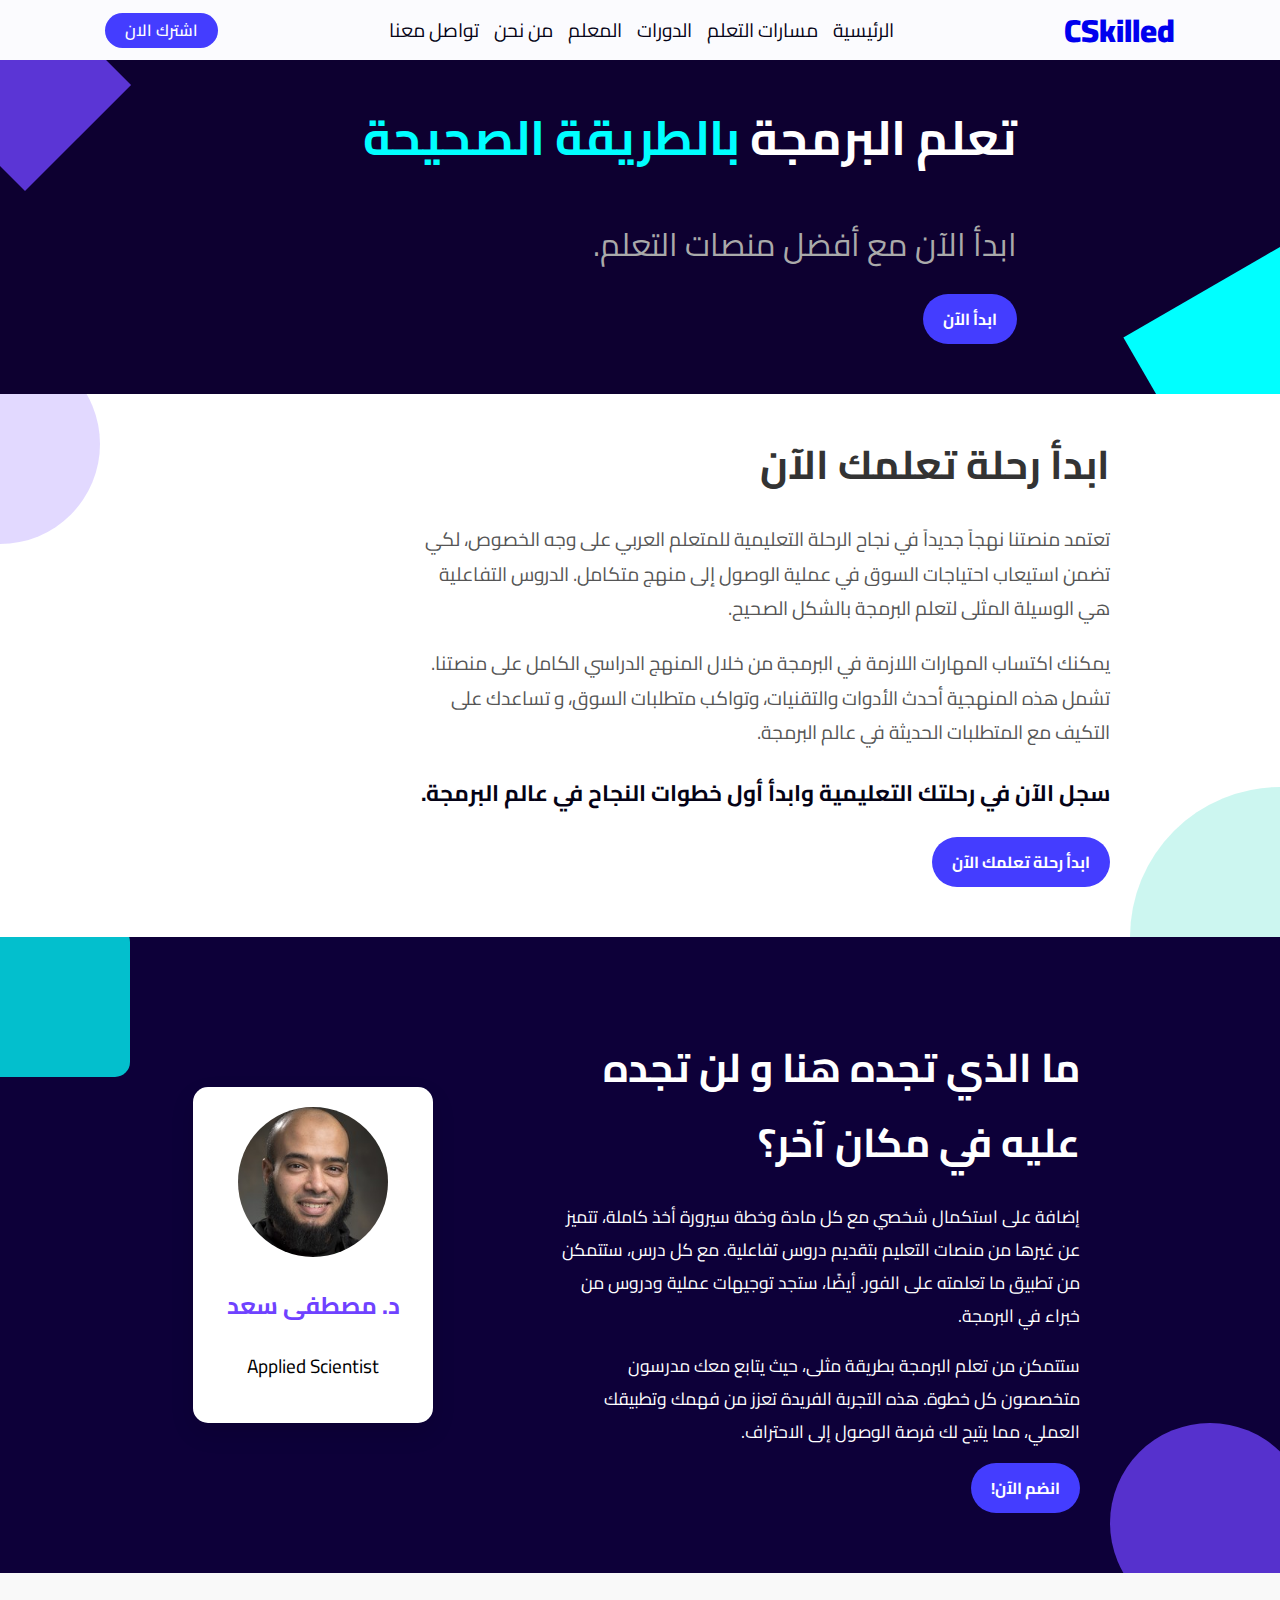
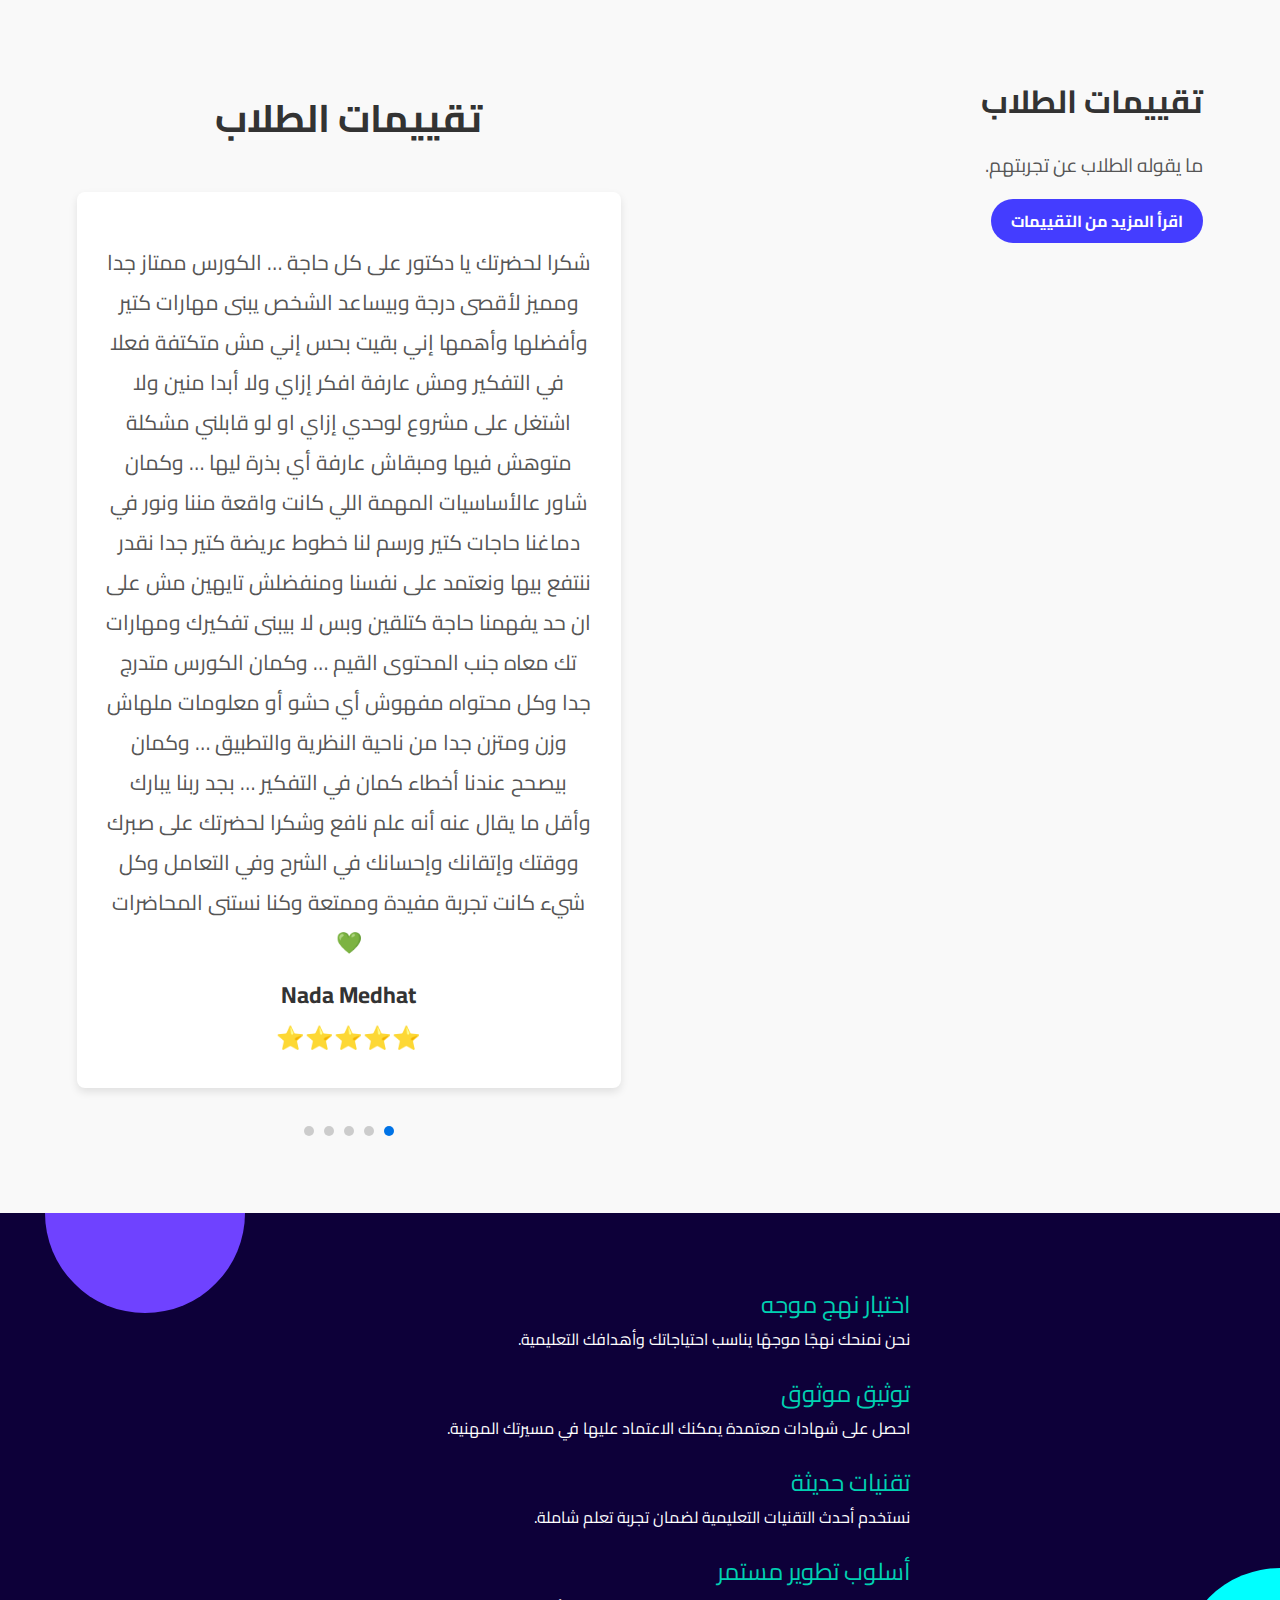
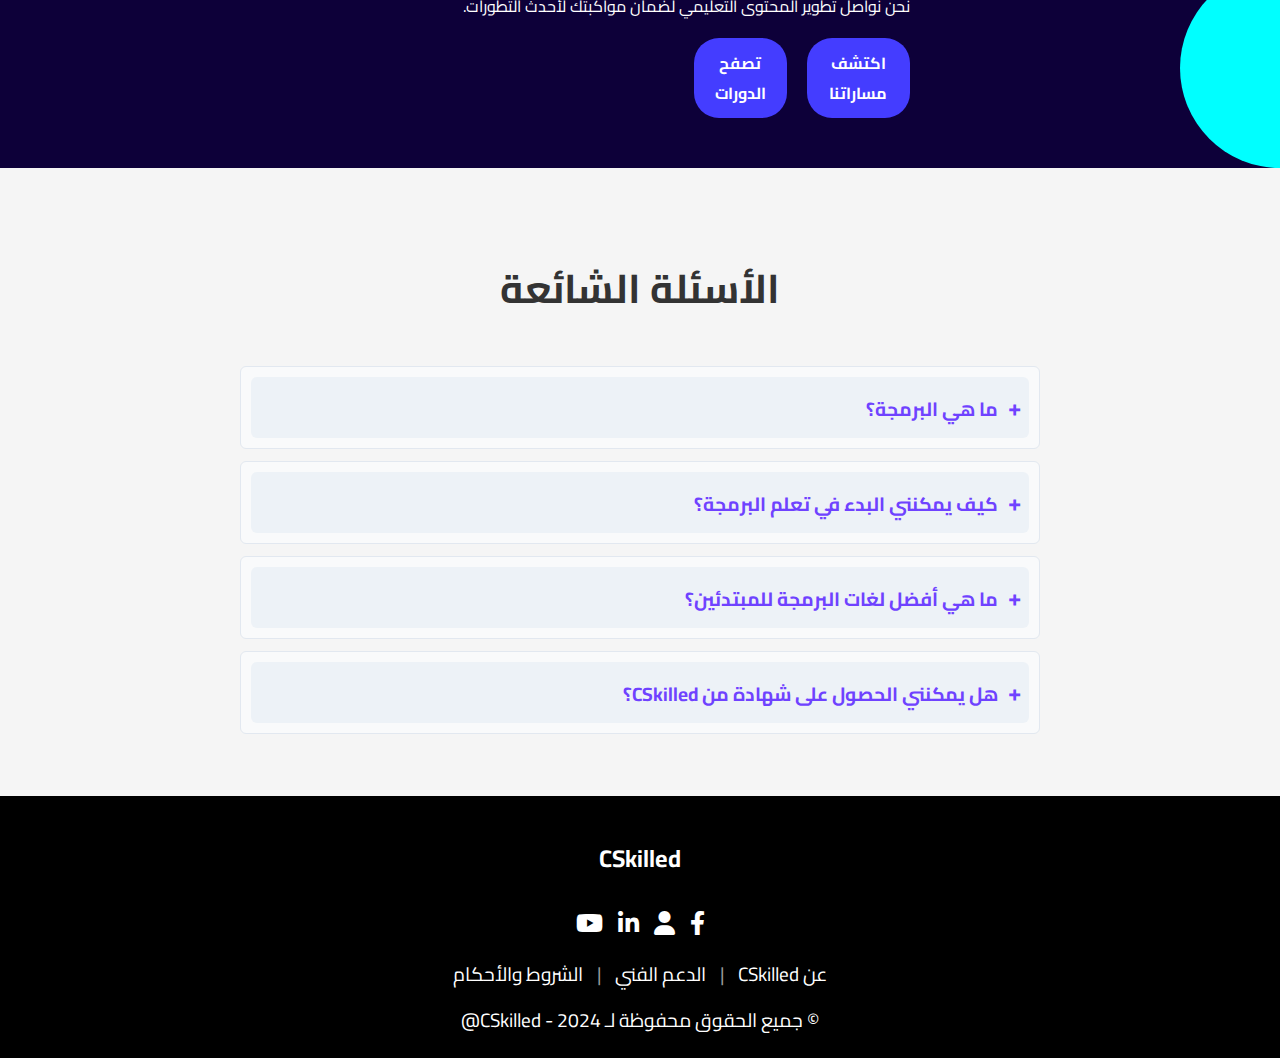
==== commit d0e4c177: "updating styles" ====
--- a/index.html
+++ b/index.html
@@ -15,7 +15,7 @@
 <body>
     <!-- Global Header -->
     <header class="header">
-        <div class="logo"><strong>CSkilled</strong></div>
+        <div class="logo"><strong><a href="index.html">CSkilled</a></strong></div>
         <nav class="nav">
             <a href="index.html">الرئيسية</a>
             <a href="learning_paths.html">مسارات التعلم</a>
@@ -128,38 +128,47 @@
                 
                 <!-- Testimonial Cards -->
                 <div class="testimonial-card active">
+                    <p>شكرا لحضرتك يا دكتور على كل حاجة … الكورس ممتاز جدا ومميز لأقصى درجة وبيساعد الشخص يبنى مهارات كتير وأفضلها وأهمها إني بقيت بحس إني مش متكتفة فعلا في التفكير ومش عارفة افكر إزاي ولا أبدا منين ولا اشتغل على مشروع لوحدي إزاي او لو قابلني مشكلة متوهش فيها ومبقاش عارفة أي بذرة ليها … وكمان شاور عالأساسيات المهمة اللي كانت واقعة مننا ونور في دماغنا حاجات كتير ورسم لنا خطوط عريضة كتير جدا نقدر ننتفع بيها ونعتمد على نفسنا ومنفضلش تايهين مش على ان حد يفهمنا حاجة كتلقين وبس لا بيبنى تفكيرك ومهارات تك معاه جنب المحتوى القيم … وكمان الكورس متدرج جدا وكل محتواه مفهوش أي حشو أو معلومات ملهاش وزن ومتزن جدا من ناحية النظرية والتطبيق … وكمان بيصحح عندنا أخطاء كمان في التفكير … بجد ربنا يبارك وأقل ما يقال عنه أنه علم نافع وشكرا لحضرتك على صبرك ووقتك وإتقانك وإحسانك في الشرح وفي التعامل وكل شيء كانت تجربة مفيدة وممتعة وكنا نستنى المحاضرات💚</p>
+                <!-- <div class="stars">★★★★★</div> -->
+                <strong>Nada Medhat</strong>
+                <div class="stars">⭐⭐⭐⭐⭐</div>
+                </div>
+    
+                <div class="testimonial-card">
                     <p>أحلى تجربة تعليمية فى حياتي😭، حزين أنها خلصت الحقيقة😢.
                         شاكر جدا وممتن لحضرتك يا دكتور 🥹 لسعة الصدر والصبر لمعاملتك لينا بكل ود وإحسان، لكم الخبرات اللى شاركتها معانا خلال الكورس ولحرصك أننا نفهم ونتعلم بجد، والحرص على تبسيط المعلومة والحرص على الفايدة الحقيقية.
                         حابب أقول إنى حبيت يوم السبت والحد بسبب المحاضرات، وإنو التجربة كان فيها نوع من أنواع المتعة والإثراء المتجددين دايما.
                         </p>
                     <strong>عادل على</strong>
+                    <!-- <div class="stars">★★★★★</div> -->
                     <div class="stars">⭐⭐⭐⭐⭐</div>
                 </div>
-    
+
                 <div class="testimonial-card">
-                    <p>كانت مدرسة فريدة المحتوى وفعلا استفدت أروع استفادة. الدروس التفاعلية بتخليك تتعلم بشكل وعي وتقدر تطبق اللي بتتعلمه. بجد شكراً لكل المدرسين والمحتوى المتميز.</p>
-                    <strong>عمر عبد الظاهر</strong>
+                    <p>كان ليا اكتر من تجربة في كورسات online و offline ده الكورس الوحيد اللى فعلاً مادته العلمية محترمة جداً كمان دسمة شويتين  محتاجة مذاكرة الدكتور جزاه الله خيراً صبور جداً في الأسئلة وممكن يعيد أكتر من مرة خلال السشن الواحدة يكرر سؤاله لو فى حد مش فاهم أو في نقاط مش واضحة الدكتور بيشجع دايماً على الأسئلة دائماً يقولك فى الماركت (السوق) اعمل كده ومتعملش كده لو فى حاجة مش واضحة خلال الكورس كان بنعمل سشن إضافي لتوضيحه أفضل كورس أخدته نسأل الله أن ينفعنا به ويبارك في جهد الدكتور وإتقانه بس الكورس محتاج مذااااااكرة                </p>
+                <div class="stars">★★★★★</div>
+                <strong>Abdulrahman Ahmed</strong>
                     <div class="stars">⭐⭐⭐⭐⭐</div>
                 </div>
     
                 <div class="testimonial-card">
-                    <p>منصة ممتازة لتعلم البرمجة. التجربة كانت رائعة، والتطبيق العملي ساعدني كثيرًا في الفهم.</p>
-                    <strong>محمد علي</strong>
+                    <p>،الله يرضى عنك يا دكتور بذلت مجهود عظيم فى الكورس حقيقة في كل مراحله وكان لك صبر وطولة بال علينا قل ما تجدها فى دكتور محتوى الكورس حقيقي مميز جدا عن كل الكورسات اللى شوفتها، وهو مش بقيمة دبلومة وإنما أفضل كتير حقيقى 🖤الله يجزيك عنا خير يا دكتور</p>
+                <!-- <div class="stars">★★★★★</div> -->
+                <strong>Tawfeek Toima</strong>
                     <div class="stars">⭐⭐⭐⭐⭐</div>
                 </div>
     
                 <div class="testimonial-card">
-                    <p>أحببت الدروس التفاعلية جدًا. لقد ساعدتني على تطبيق ما تعلمته بشكل فعلي.</p>
-                    <strong>سارة أحمد</strong>
+                    <p>دكتور مصطفي
+                        شاكر جدا لحضرتك علي الكم الهائل من المعلومات المقدمه خلال الكورس ، وعلي مشاركة خبراتك لينا خلاله .
+                        شكرا لحضرتك ايضا لوجود كورس كمصدر قوي يعتمد عليه في ظل كثره المصادر التي ليس لها هدف اللي الربح وتقديم محتوي ضعيف جدا .
+                        من اجمل الاشياء اللي الكورس ركز عليها هو اهتمامه بالشق العملي وما يحتاجه السوق بشكل فعلي.
+                        جزاك الله كل خير ، وربنا ينفع بيك دائما🤲</p>
+                    <!-- <div class="stars">★★★★★</div> -->
+                    <strong>Adnan Elaref</strong>
                     <div class="stars">⭐⭐⭐⭐⭐</div>
                 </div>
-    
-                <div class="testimonial-card">
-                    <p>المسار كان مفيداً جداً، وأنا الآن أعمل كمطور ويب بفضل هذه الدروس.</p>
-                    <strong>خالد عبد الرحمن</strong>
-                    <div class="stars">⭐⭐⭐⭐⭐</div>
-                </div>
-    
+
                 <!-- Slider Navigation Dots -->
                 <div class="slider-dots">
                     <span class="dot active" data-index="0" aria-label="Show Testimonial 1"></span>
--- a/styles.css
+++ b/styles.css
@@ -41,6 +41,16 @@
   font-weight: 900; /* Bold styling */
   font-size: 2rem; /* Adjust the font size if needed */
   color: blue; /* Adjust the color if needed */
+}
+
+.logo a {
+  text-decoration: none;
+}
+
+.logo a:hover,
+.logo a:focus {
+  color: #443dff; /* Accent color on hover or focus */
+  /* background-color: rgba(68, 61, 255, 0.1); Optional: accent background tint on hover */
 }
 
 .nav {
--- a/CSS/index.css
+++ b/CSS/index.css
@@ -10,7 +10,7 @@
 
 /* Hero Section */
 .hero-section {
-  background-color: #0d0039;
+  background-color: #0d0030;
   display: flex;
   justify-content: center ;
   padding: 0px 0px 50px 100px;
@@ -1078,6 +1078,9 @@
   .faq-section h2 {
     font-size: 2rem;
   }
+  .question {
+    list-style: none;
+  }
 }
 
 /* Small Screens (768px and below) */
@@ -1096,6 +1099,7 @@
 
   .question {
     font-size: 1rem;
+    list-style: none;
   }
 
   .answer {
@@ -1115,6 +1119,7 @@
 
   .question {
     font-size: 1rem;
+    list-style: none;
   }
 
   .answer {
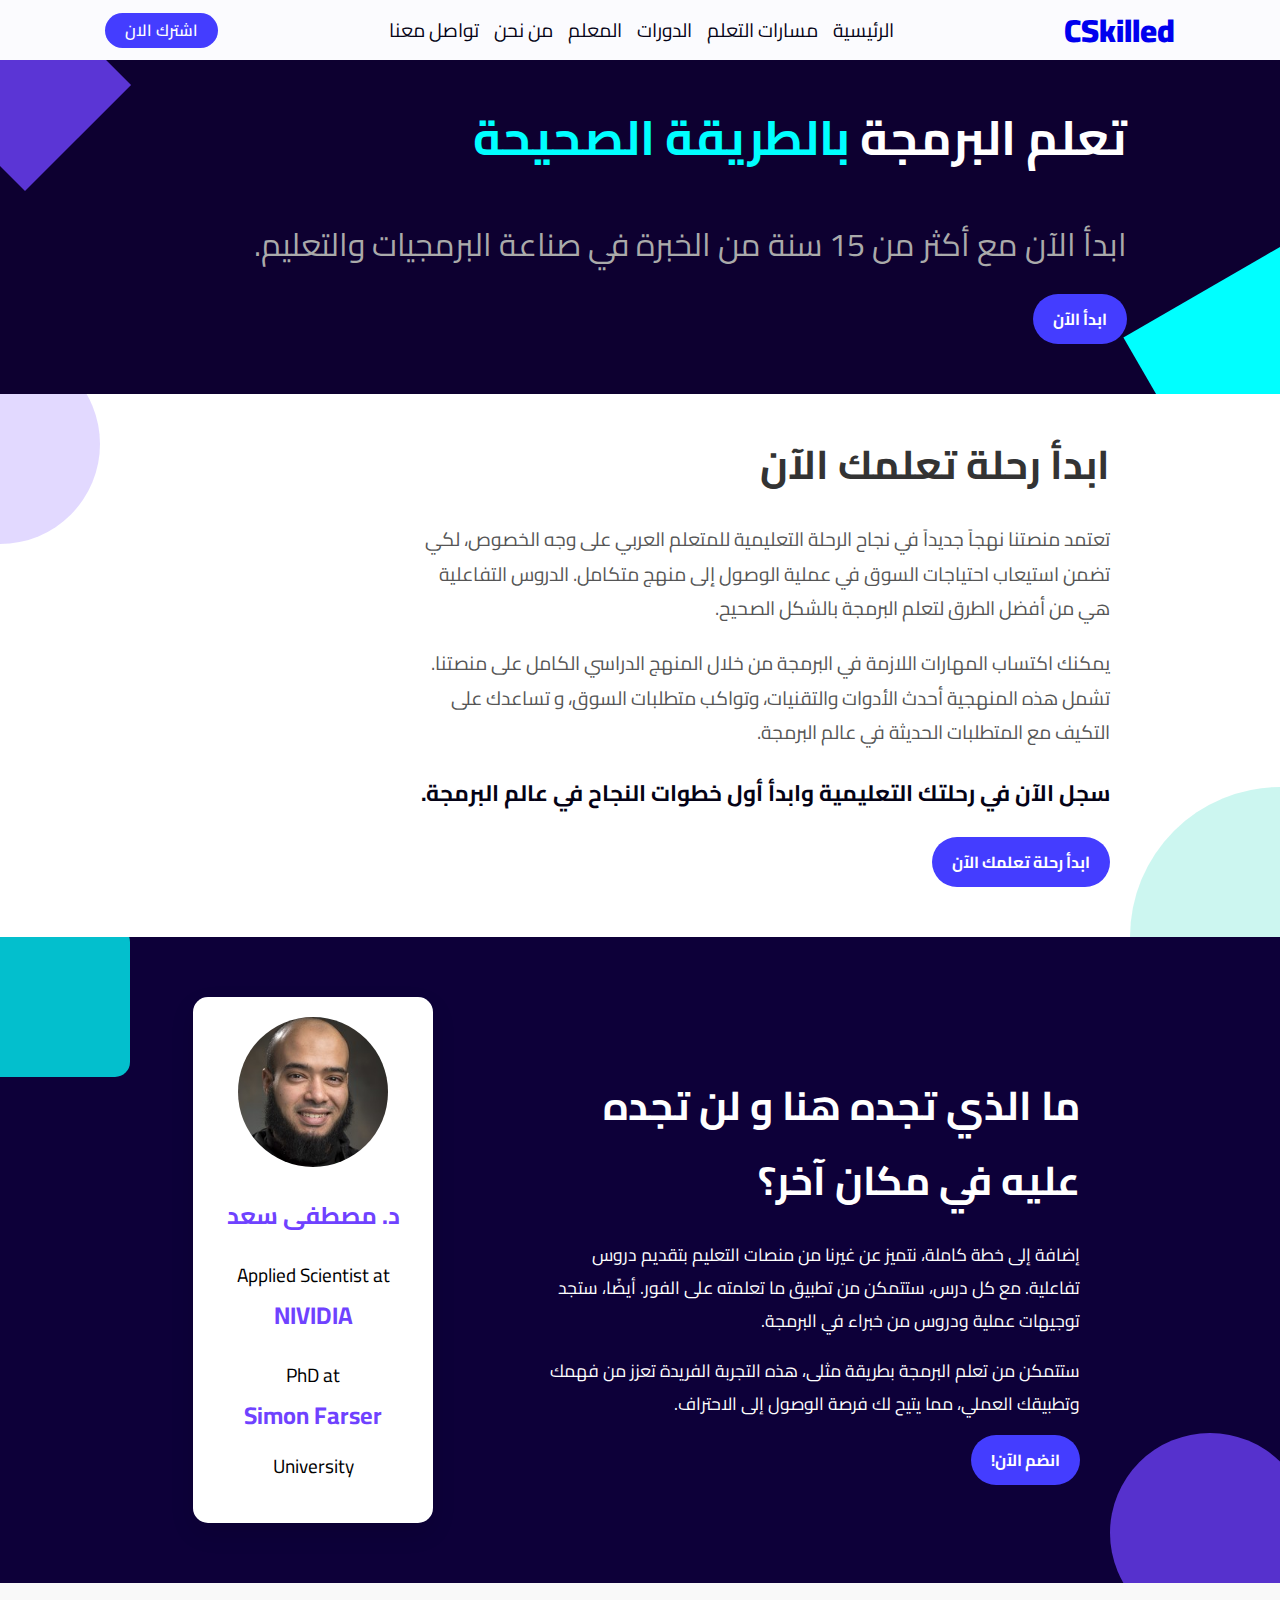
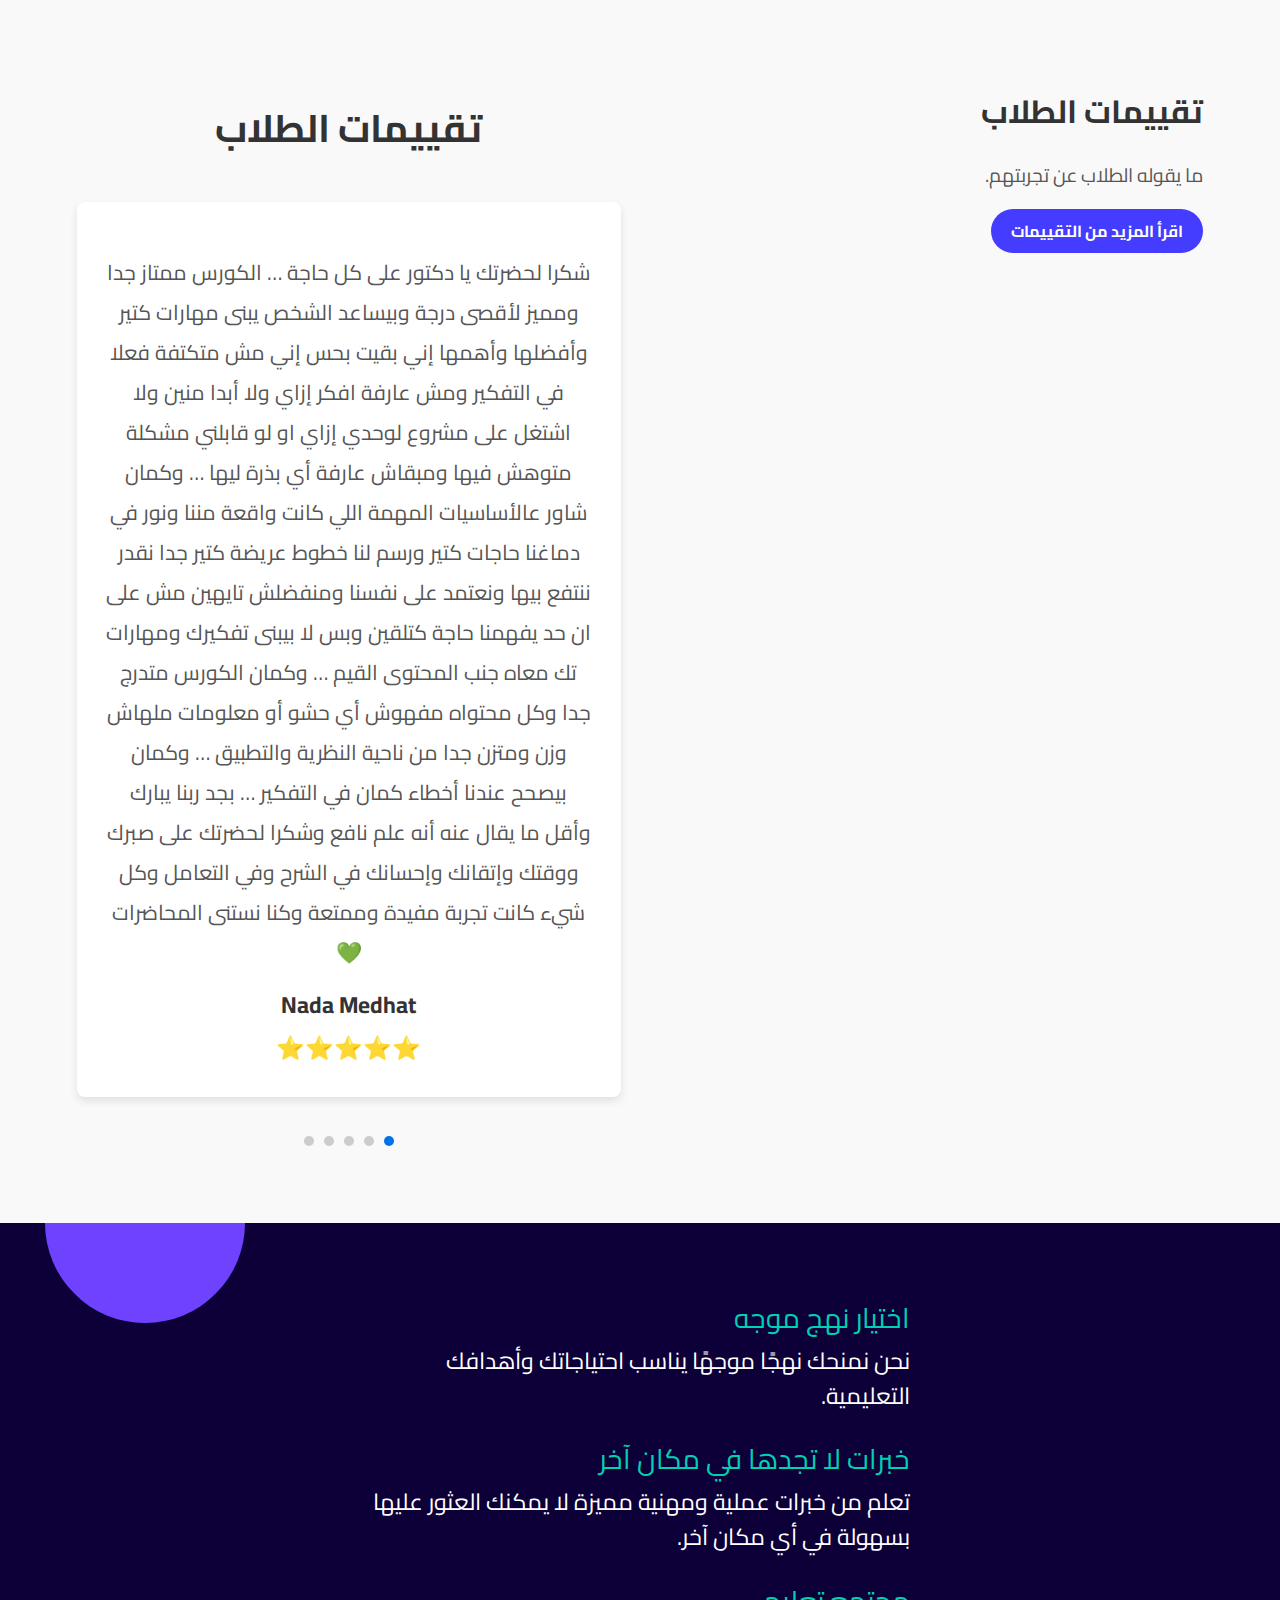
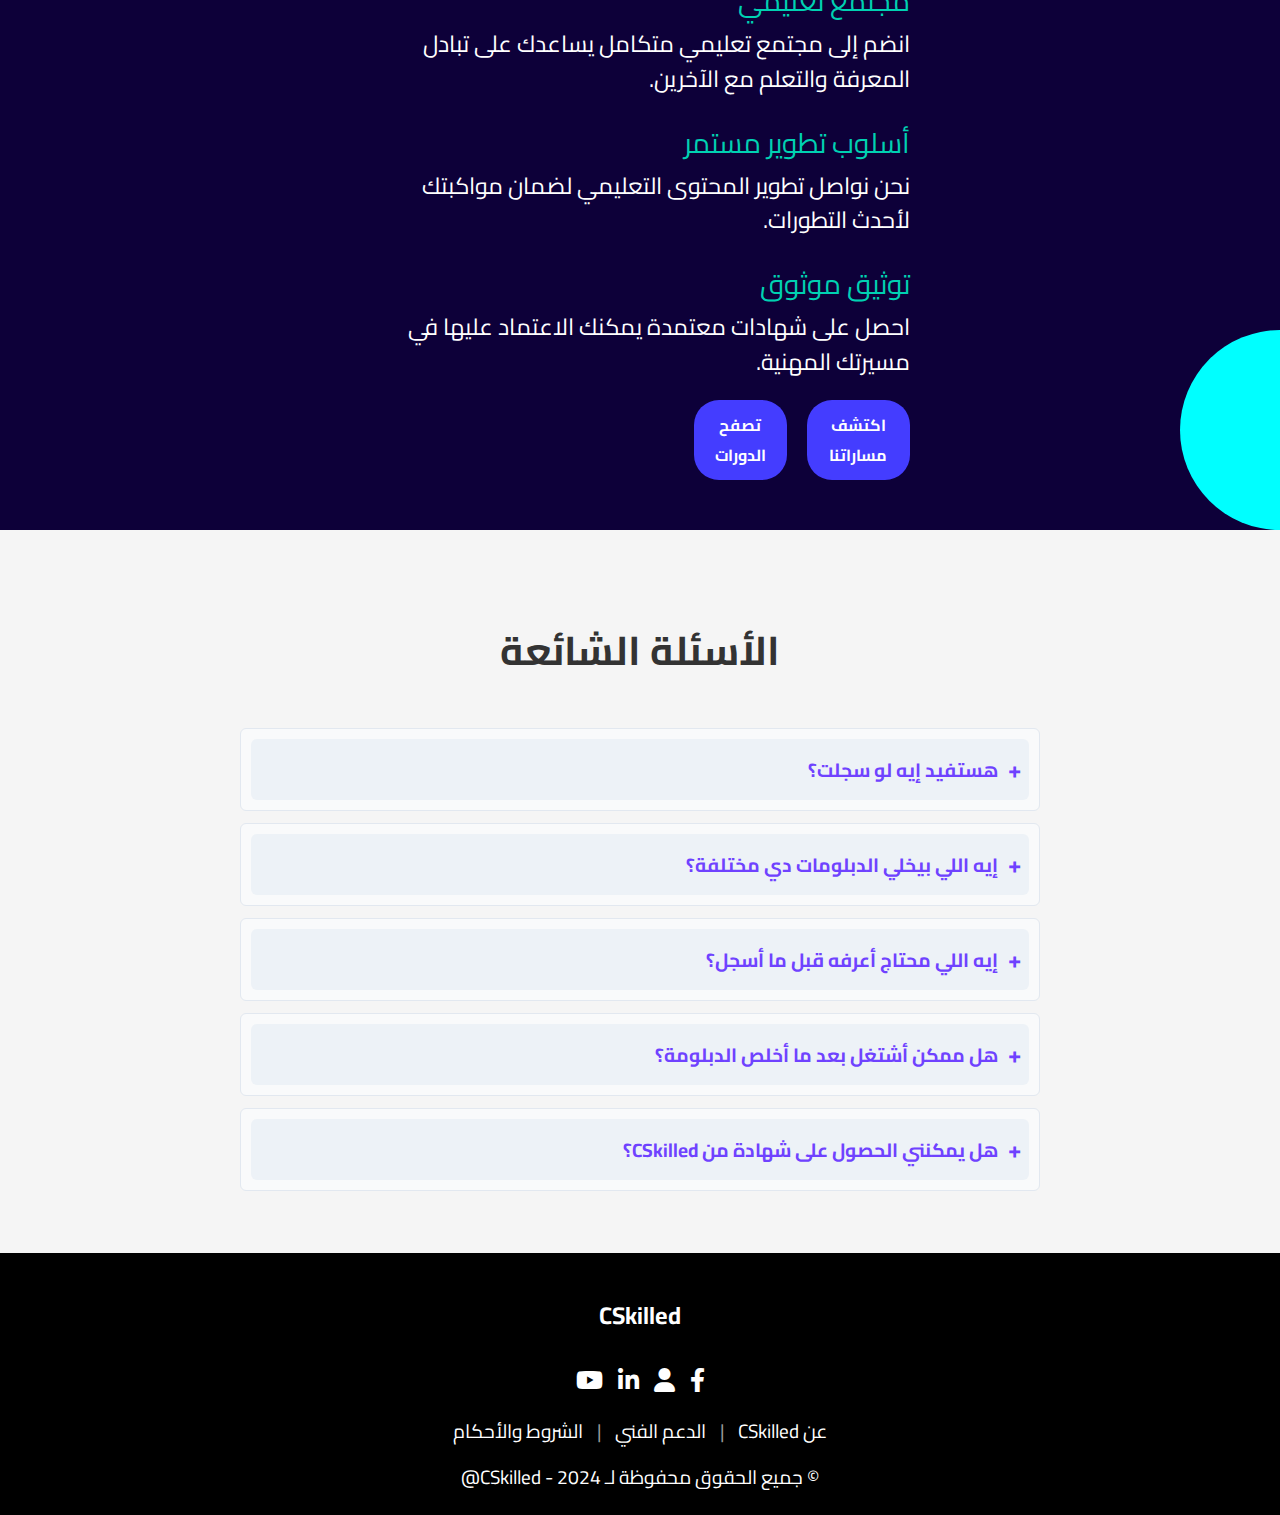
==== commit 825aa338: "updatin ML path" ====
--- a/index.html
+++ b/index.html
@@ -35,7 +35,7 @@
                 <h1>
                     تعلم البرمجة <span>بالطريقة الصحيحة</span>
                 </h1>
-                <p>ابدأ الآن مع أفضل منصات التعلم.</p>
+                <p>ابدأ الآن مع أكثر من 15 سنة من الخبرة في صناعة البرمجيات والتعليم.</p>
                 <a href="#feature" class="cta-button">ابدأ الآن</a>
             </div>
             <div class="hero-image">
@@ -54,7 +54,7 @@
                     تعتمد منصتنا نهجاً جديداً في نجاح الرحلة التعليمية للمتعلم العربي 
                     على وجه الخصوص، لكي تضمن استيعاب احتياجات السوق في 
                     عملية الوصول إلى منهج متكامل. الدروس التفاعلية هي 
-                    الوسيلة المثلى لتعلم البرمجة بالشكل الصحيح. 
+                    من أفضل الطرق لتعلم البرمجة بالشكل الصحيح. 
                 </p>
                 <p>
                     يمكنك اكتساب المهارات اللازمة في البرمجة من خلال 
@@ -84,13 +84,12 @@
             <div class="instructor-text">
                 <h2>ما الذي تجده هنا و لن تجده عليه في مكان آخر؟</h2>
                 <p>
-                إضافة على استكمال شخصي مع كل مادة وخطة سيرورة أخذ كاملة، تتميز عن غيرها من 
+                إضافة إلى خطة كاملة، نتميز عن غيرنا من 
                 منصات التعليم بتقديم دروس تفاعلية. مع كل درس، ستتمكن من تطبيق ما تعلمته 
                 على الفور. أيضًا، ستجد توجيهات عملية ودروس من خبراء في البرمجة.
                 </p>
                 <p>
-                ستتمكن من تعلم البرمجة بطريقة مثلى، حيث يتابع معك مدرسون متخصصون كل 
-                خطوة. هذه التجربة الفريدة تعزز من فهمك وتطبيقك العملي، مما يتيح لك فرصة 
+                ستتمكن من تعلم البرمجة بطريقة مثلى، هذه التجربة الفريدة تعزز من فهمك وتطبيقك العملي، مما يتيح لك فرصة 
                 الوصول إلى الاحتراف.
                 </p>
                 <a href="#reviews" class="cta-button">انضم الآن!</a>
@@ -101,7 +100,8 @@
                 <div class="instructor-card">
                 <img src="Assets/Photos/Dr.Mostafa.jpg" alt="Instructor image">
                 <strong>د. مصطفى سعد</strong>
-                <p>Applied Scientist</p>
+                <p>Applied Scientist at <strong>NIVIDIA</strong></p>
+                <p>PhD at <strong>Simon Farser</strong>University</p>
                 </div>
             </div>
             </div>
@@ -146,7 +146,7 @@
 
                 <div class="testimonial-card">
                     <p>كان ليا اكتر من تجربة في كورسات online و offline ده الكورس الوحيد اللى فعلاً مادته العلمية محترمة جداً كمان دسمة شويتين  محتاجة مذاكرة الدكتور جزاه الله خيراً صبور جداً في الأسئلة وممكن يعيد أكتر من مرة خلال السشن الواحدة يكرر سؤاله لو فى حد مش فاهم أو في نقاط مش واضحة الدكتور بيشجع دايماً على الأسئلة دائماً يقولك فى الماركت (السوق) اعمل كده ومتعملش كده لو فى حاجة مش واضحة خلال الكورس كان بنعمل سشن إضافي لتوضيحه أفضل كورس أخدته نسأل الله أن ينفعنا به ويبارك في جهد الدكتور وإتقانه بس الكورس محتاج مذااااااكرة                </p>
-                <div class="stars">★★★★★</div>
+                <!-- <div class="stars">★★★★★</div> -->
                 <strong>Abdulrahman Ahmed</strong>
                     <div class="stars">⭐⭐⭐⭐⭐</div>
                 </div>
@@ -219,26 +219,27 @@
         <div class="service-details-text">
             <ul>
             <li>
-                <!-- <img src="https://i0.wp.com/almdrasa.com/wp-content/uploads/2023/01/10-1.png?fit=129%2C247&ssl=1" alt="Icon"> -->
                 <span>اختيار نهج موجه</span>
                 <p>نحن نمنحك نهجًا موجهًا يناسب احتياجاتك وأهدافك التعليمية.</p>
             </li>
             <li>
-                <!-- <img src="https://i0.wp.com/almdrasa.com/wp-content/uploads/2023/01/10-1.png?fit=129%2C247&ssl=1" alt="Icon"> -->
+                <span>خبرات لا تجدها في مكان آخر</span>
+                <p>تعلم من خبرات عملية ومهنية مميزة لا يمكنك العثور عليها بسهولة في أي مكان آخر.</p>
+            </li>
+            <li>
+                <span>مجتمع تعليمي</span>
+                <p>انضم إلى مجتمع تعليمي متكامل يساعدك على تبادل المعرفة والتعلم مع الآخرين.</p>
+            </li>
+            <li>
+                <span>أسلوب تطوير مستمر</span>
+                <p>نحن نواصل تطوير المحتوى التعليمي لضمان مواكبتك لأحدث التطورات.</p>
+            </li>
+            <li>
                 <span>توثيق موثوق</span>
                 <p>احصل على شهادات معتمدة يمكنك الاعتماد عليها في مسيرتك المهنية.</p>
             </li>
-            <li>
-                <!-- <img src="https://i0.wp.com/almdrasa.com/wp-content/uploads/2023/01/10-1.png?fit=129%2C247&ssl=1" alt="Icon"> -->
-                <span>تقنيات حديثة</span>
-                <p>نستخدم أحدث التقنيات التعليمية لضمان تجربة تعلم شاملة.</p>
-            </li>
-            <li>
-                <!-- <img src="https://i0.wp.com/almdrasa.com/wp-content/uploads/2023/01/10-1.png?fit=129%2C247&ssl=1" alt="Icon"> -->
-                <span>أسلوب تطوير مستمر</span>
-                <p>نحن نواصل تطوير المحتوى التعليمي لضمان مواكبتك لأحدث التطورات.</p>
-            </li>
             </ul>
+
 
             <div class="service-details-content">
                 <!-- Left Side: Illustration -->
@@ -263,18 +264,33 @@
         <div class="faq-container">
             
             <details>
-                <summary class="question">ما هي البرمجة؟</summary>
-                <p class="answer">البرمجة هي عملية كتابة تعليمات مفصلة بلغة يفهمها الحاسوب لتأدية مهام معينة.</p>
-            </details>
-
-            <details>
-                <summary class="question">كيف يمكنني البدء في تعلم البرمجة؟</summary>
-                <p class="answer">يمكنك البدء بتعلم الأساسيات من خلال منصات مثل CSkilled أو من خلال الدورات التفاعلية.</p>
-            </details>
-
-            <details>
-                <summary class="question">ما هي أفضل لغات البرمجة للمبتدئين؟</summary>
-                <p class="answer">من اللغات الشهيرة للمبتدئين: Python، JavaScript، وScratch.</p>
+                <summary class="question">هستفيد إيه لو سجلت؟</summary>
+                <p class="answer">
+                    - فهم عميق للمفاهيم الأساسية وتطبيقاتها.<br>
+                    - مهارات عملية من خلال المشاريع والتدريبات.<br>
+                    - إرشادات عن مسارات العمل في البرمجة والذكاء الاصطناعي.<br>
+                    - الانضمام لمجتمع قوى لمشاركة الخبرات ورحلة التعلم.
+                </p>
+            </details>
+
+            <details>
+                <summary class="question">إيه اللي بيخلي الدبلومات دي مختلفة؟</summary>
+                <p class="answer">
+                    - الدكتور مصطفى سعد إبراهيم عنده خبرة أكتر من 15 سنة في التدريس وصناعة البرمجيات.<br>
+                    - الدبلومات فيها عمق وشمولية، بتمزج بين النظرية والتطبيق.<br>
+                    - بتركز على المهارات اللي السوق محتاجها فعلًا. <br>
+                    - الاسئلة الكتير والتجربة التفاعلية.
+                </p>
+            </details>
+
+            <details>
+                <summary class="question">إيه اللي محتاج أعرفه قبل ما أسجل؟</summary>
+                <p class="answer">مهم تشوف المحاضرات المجانية عشان تتأكد إن الدبلومة مناسبة ليك. كمان لازم تكون مستعد للمجهود والالتزام لأن الدبلومات عميقة ومحتاجة شغل.</p>
+            </details>
+
+            <details>
+                <summary class="question">هل ممكن أشتغل بعد ما أخلص الدبلومة؟</summary>
+                <p class="answer">آه، الدبلومات معمولة عشان تجهزك لسوق العمل. بس الشغل بيعتمد كمان على إنك تطبق اللي اتعلمته كويس وتبني مشاريع قوية.</p>
             </details>
 
             <details>
--- a/styles.css
+++ b/styles.css
@@ -711,25 +711,28 @@
   transition: background-color 0.3s ease;
 }
 
+details:hover {
+  background-color: #f0f0f0;
+}
+
+details[open] .question {
+  color: #563d7c;
+}
+
+/* Question Styling */
 .question {
   font-size: 1.2rem;
   font-weight: bold;
   color: #6f42ff;
   outline: none;
   cursor: pointer;
-  /* display: flex; */
-  justify-content: space-between;
-  align-items: center;
   list-style: none;
   padding: 0.5rem;
-}
-
-/* Change color when the FAQ is open */
-details[open] .question {
-  color: #563d7c;
-}
-
-/* Custom symbols for expand/collapse */
+  display: flex;
+  /* justify-content: space-between; */
+  align-items: center;
+}
+
 .question::before {
   content: "+";
   font-size: 1.5rem;
@@ -743,7 +746,7 @@
   color: #563d7c;
 }
 
-/* FAQ Answer Content */
+/* Answer Content Styling */
 .answer {
   margin-top: 10px;
   padding-right: 20px;
@@ -751,10 +754,6 @@
   text-align: right;
 }
 
-details:hover {
-  background-color: #f0f0f0;
-}
-
 /* ====== Responsive Design ====== */
 
 /* Medium Screens (1200px - 768px) */
@@ -766,6 +765,10 @@
   .faq-section h2 {
     font-size: 2rem;
   }
+
+  .question {
+    list-style: none;
+  }
 }
 
 /* Small Screens (768px and below) */
@@ -784,6 +787,7 @@
 
   .question {
     font-size: 1rem;
+    list-style: none;
   }
 
   .answer {
@@ -803,6 +807,7 @@
 
   .question {
     font-size: 1rem;
+    list-style: none;
   }
 
   .answer {
@@ -857,15 +862,6 @@
   transition: transform 0.3s ease; /* Add a smooth hover effect */
 }
 
-/* Lazy Image Placeholder */
-.lazy-image {
-  opacity: 0;            /* Initially hide the lazy-loaded image */
-  transition: opacity 0.5s ease-in-out; /* Fade in the image as it loads */
-}
-
-.lazy-image.lazyloaded {
-  opacity: 1;            /* Show the image once it has been loaded */
-}
 
 /* Optional: Hover Effect for the Image */
 .resized-image:hover {
--- a/CSS/index.css
+++ b/CSS/index.css
@@ -861,14 +861,14 @@
 
 .service-details-text li span {
   color: #00d1b2; /* Purple for the title */
-  font-size: 1.5rem;
+  font-size: 1.75rem;
   margin-bottom: 5px;
   margin-top: 0px;
 }
 
 .service-details-text li p {
   color: white;
-  font-size: 1rem;
+  font-size: 1.45rem;
   margin: 0;
   line-height: 1.5;
   margin-right: 0px;
@@ -1030,7 +1030,7 @@
   outline: none;
   cursor: pointer;
   /* display: flex; */
-  justify-content: space-between;
+  /* justify-content: space-between; */
   align-items: center;
   list-style: none;
   padding: 0.5rem;
